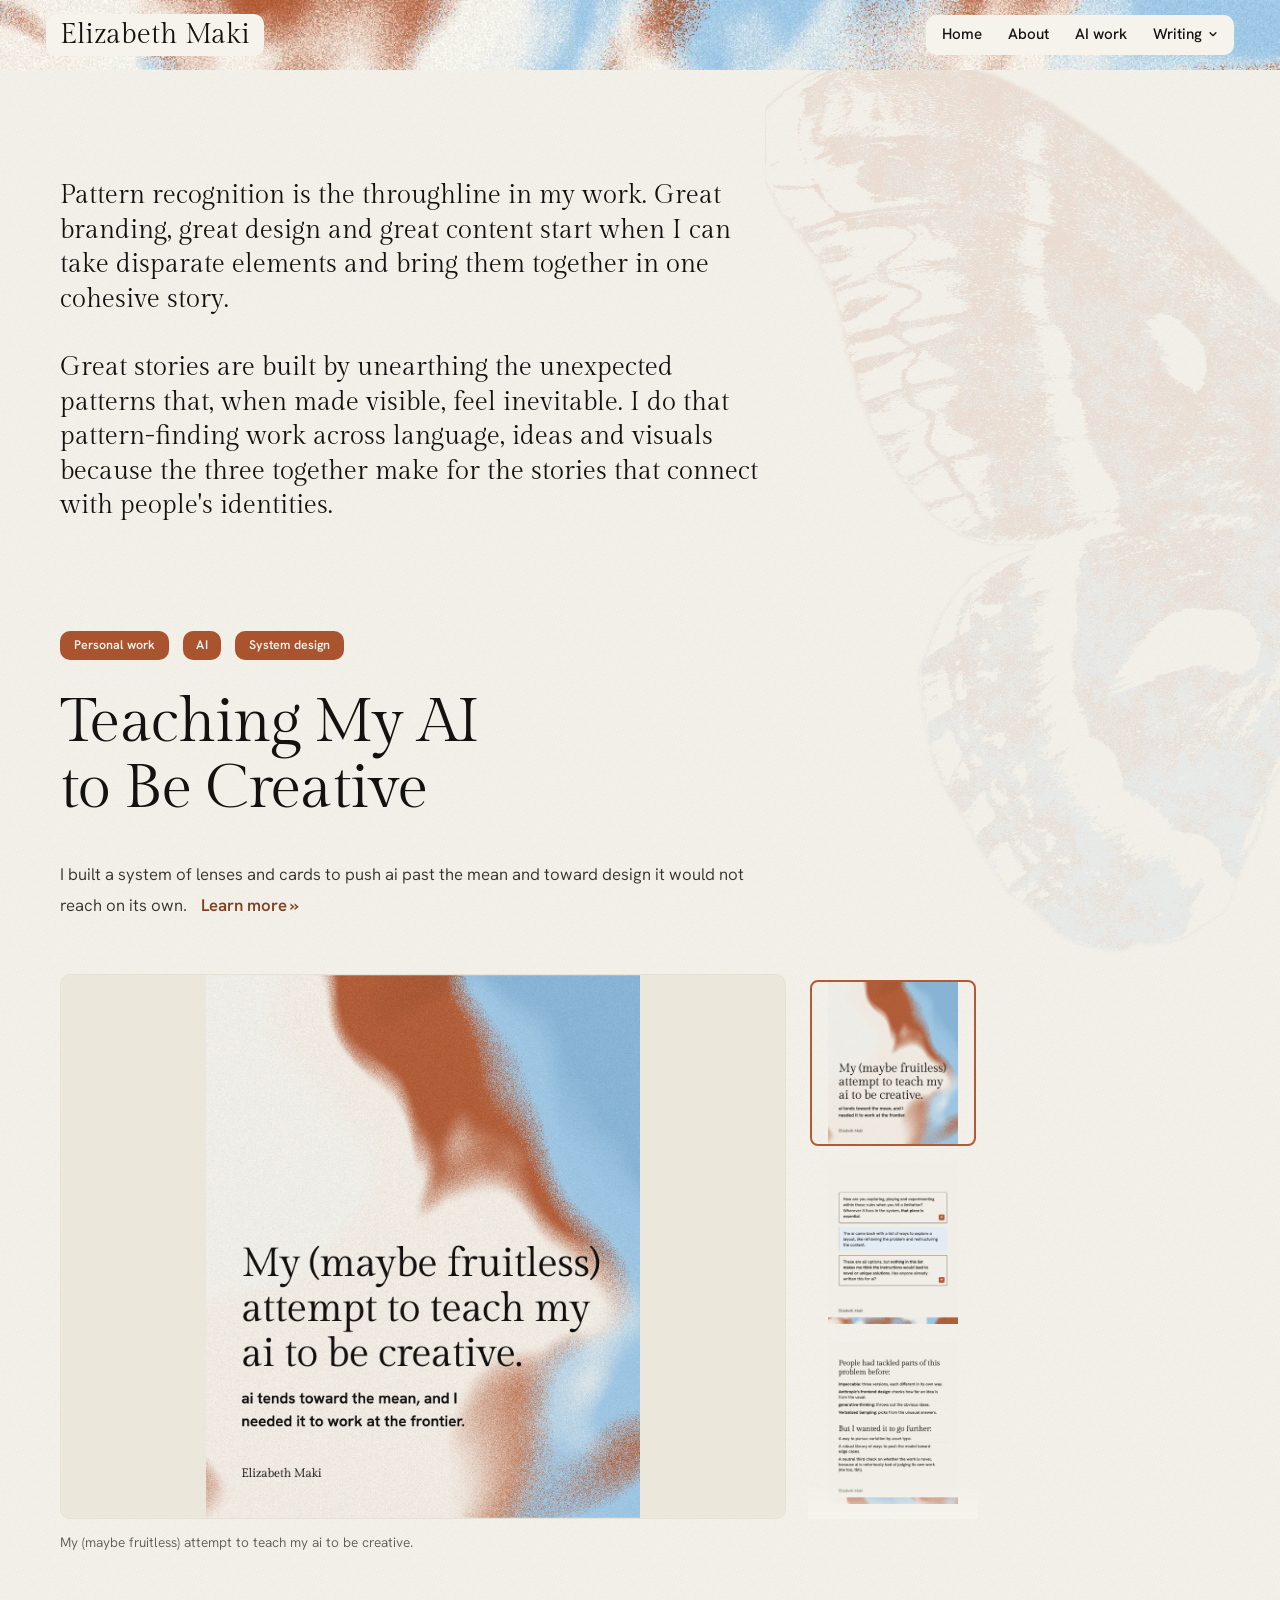
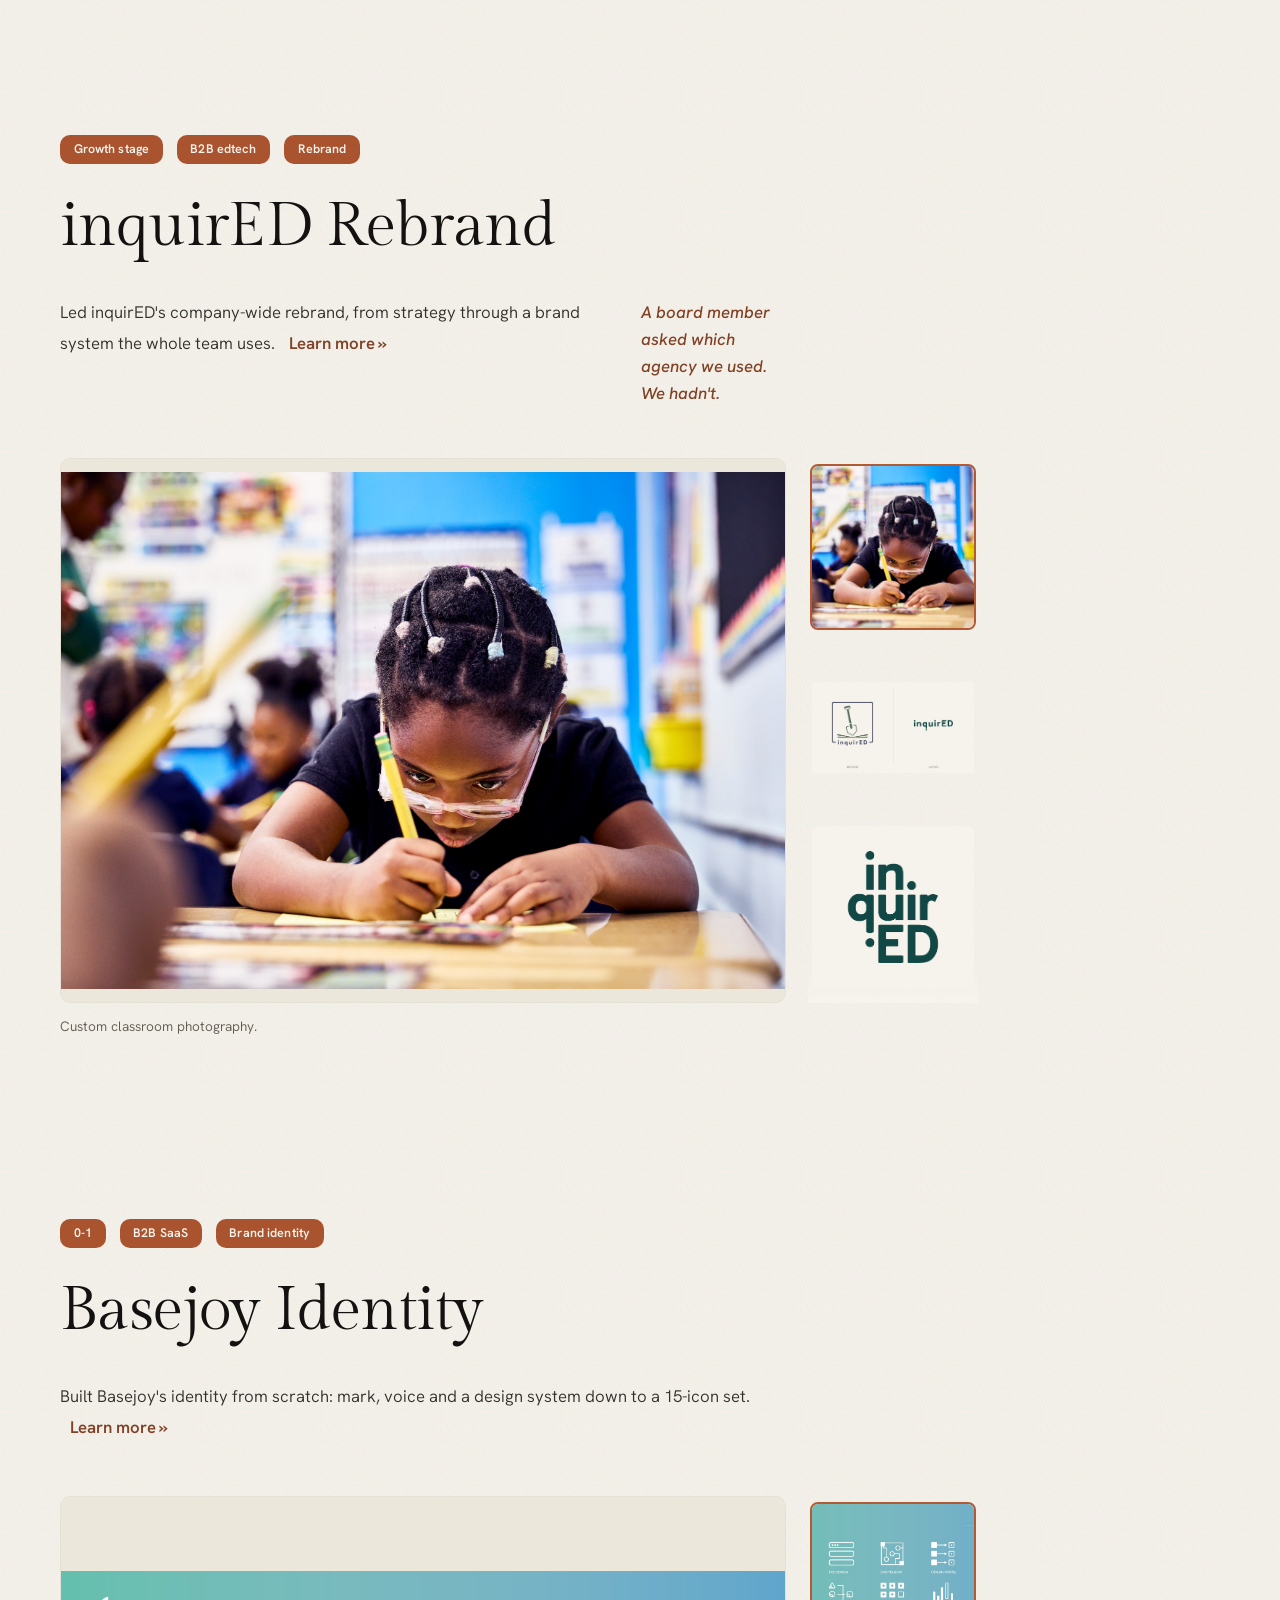
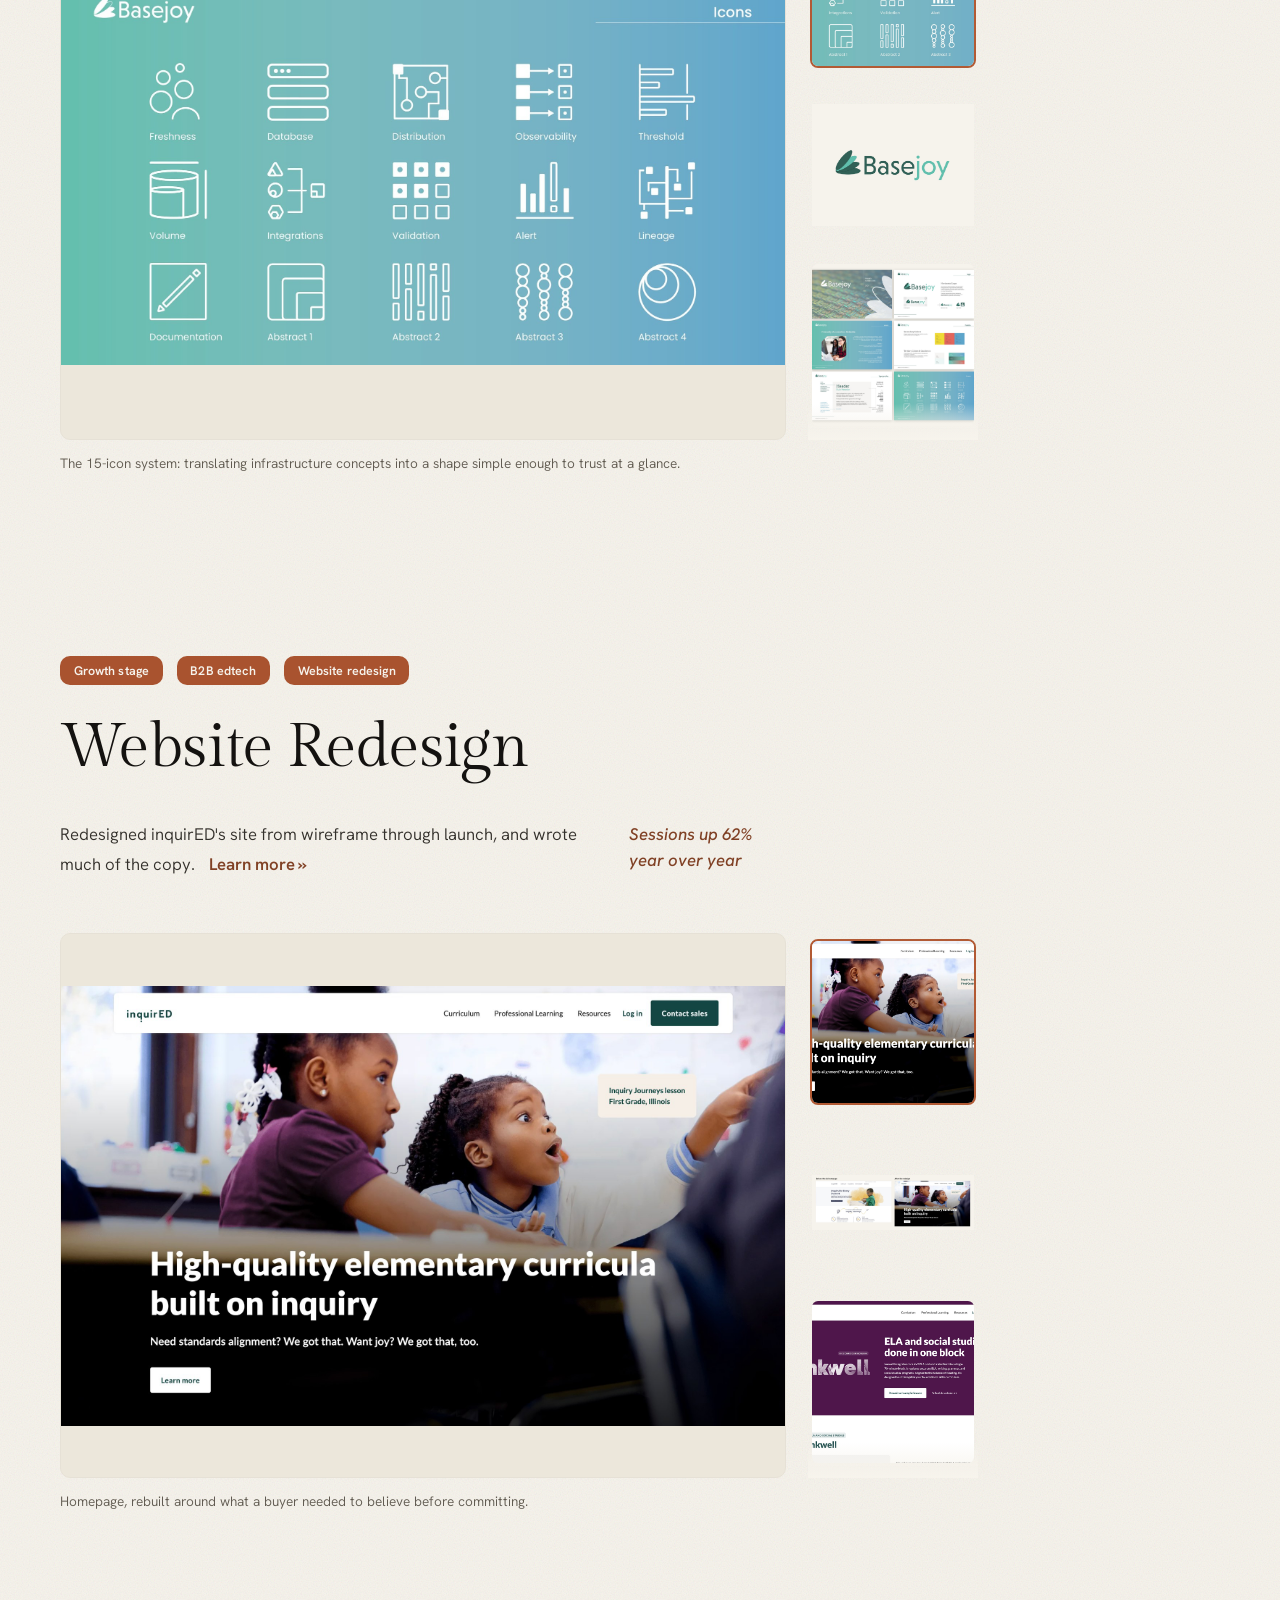
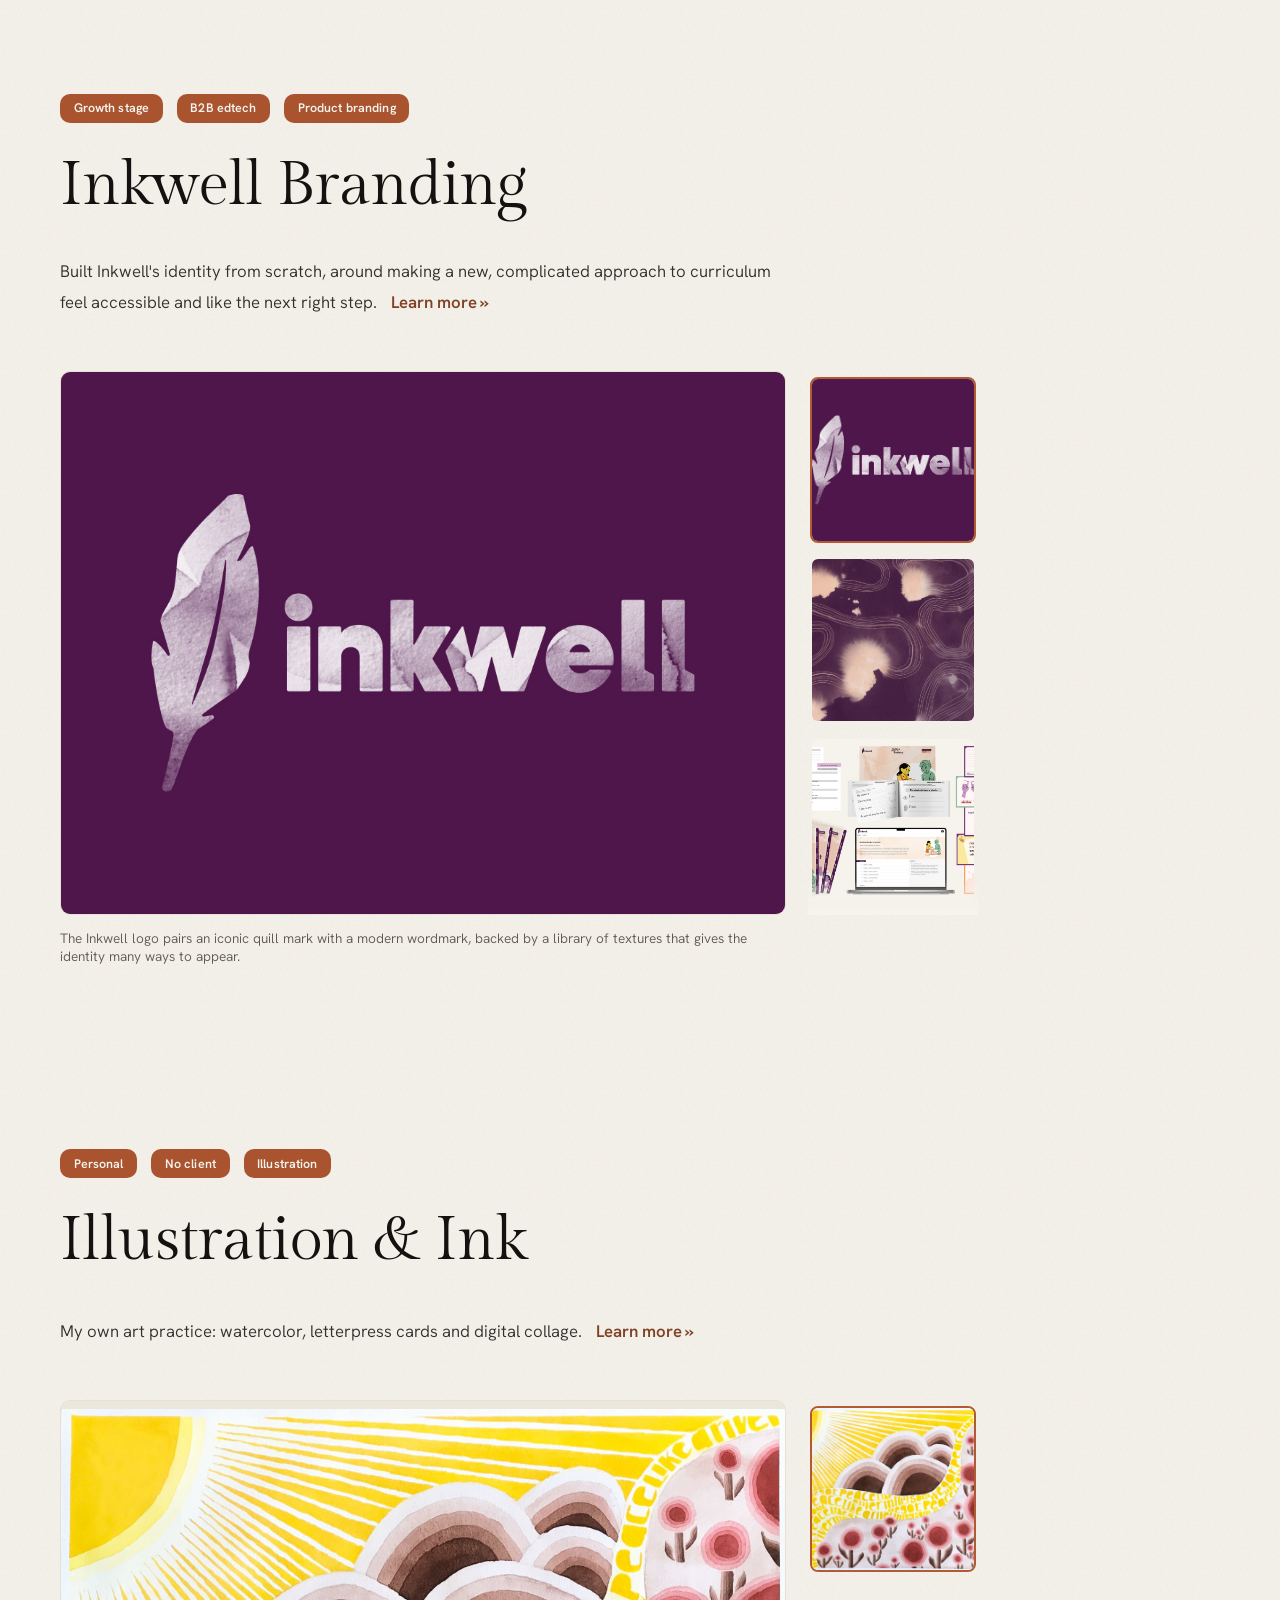
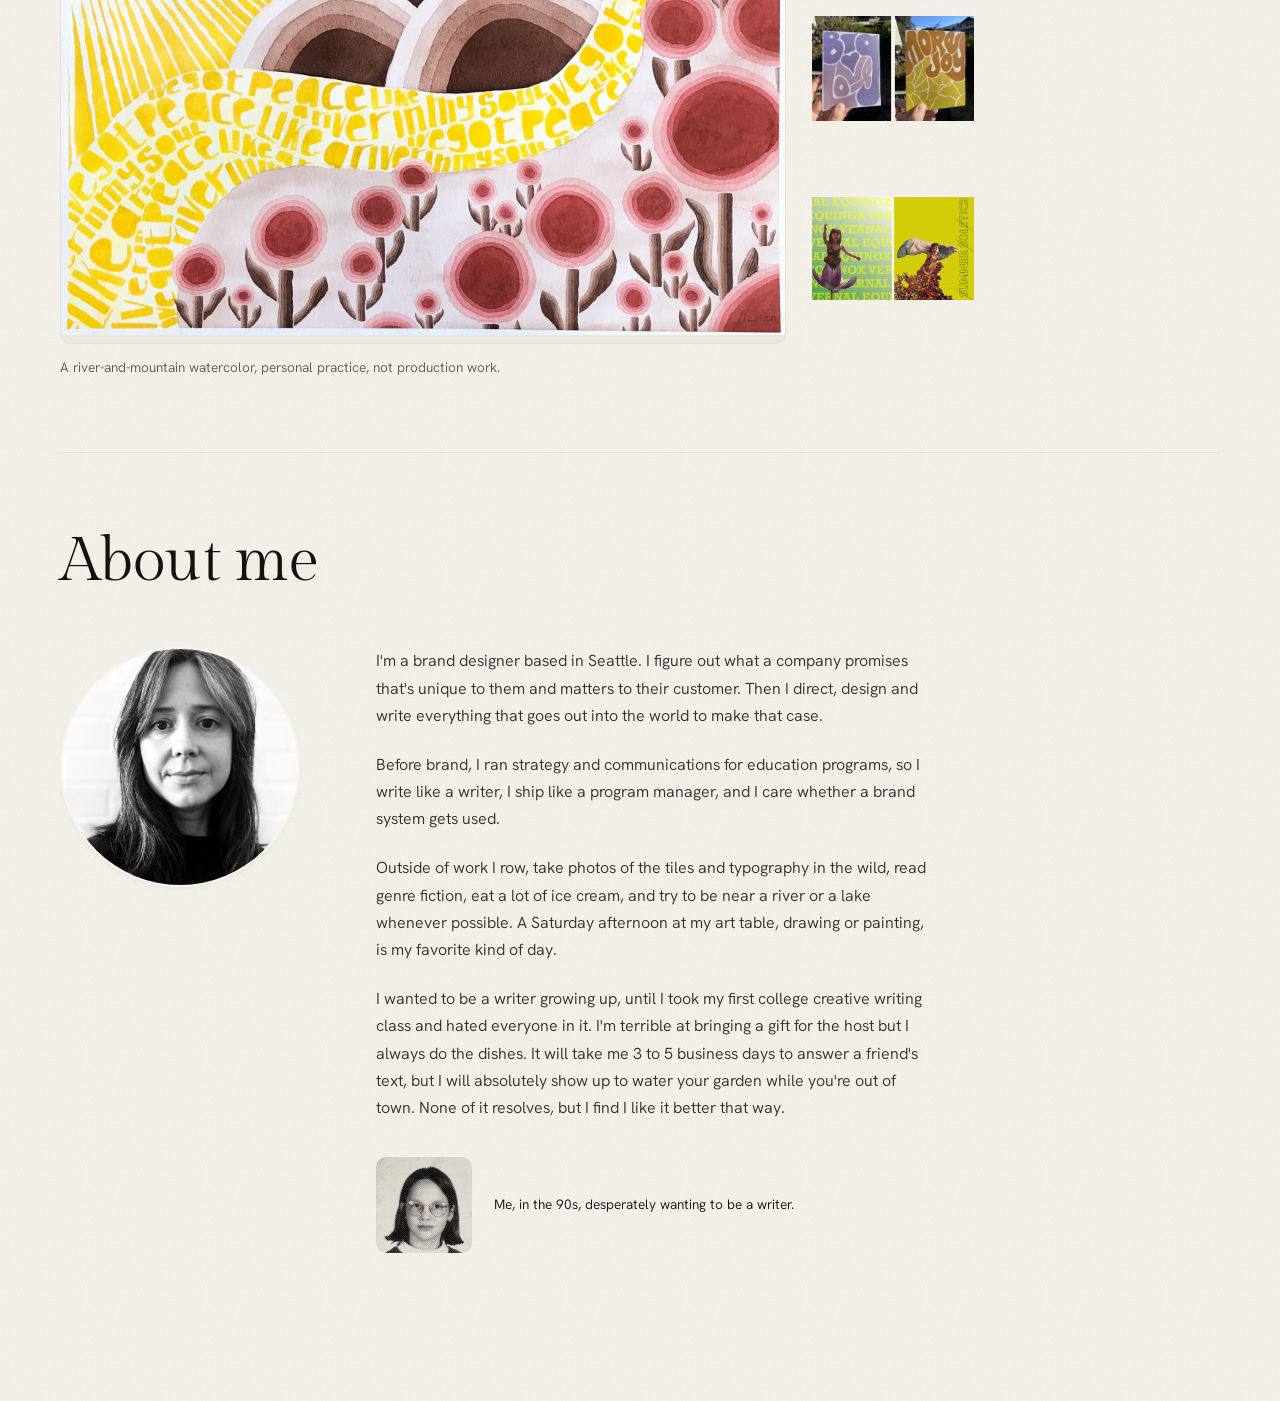
==== index.html @ 2a93b113 "About copy: answer a friend's text, not a sister's Co-Authored-By: Claude Sonnet 5.5 <noreply@anthro" ====
<!doctype html>
<html lang="en">
<head>
<meta charset="utf-8">
<meta name="viewport" content="width=device-width, initial-scale=1">
<title>Elizabeth Maki | Brand designer</title>
<meta name="description" content="Elizabeth Maki is a brand designer in Seattle. Identity systems, websites and product branding for B2B companies.">
<meta name="robots" content="index, follow, max-image-preview:large">
<link rel="canonical" href="https://elizabethmaki.com/">
<meta name="theme-color" content="#F6F3EC">
<meta property="og:title" content="Elizabeth Maki | Brand designer">
<meta property="og:description" content="Identity systems, websites and product branding for B2B companies.">
<meta property="og:image" content="https://elizabethmaki.com/img/og-card.jpg">
<meta property="og:image:width" content="1200">
<meta property="og:image:height" content="630">
<meta property="og:image:alt" content="Elizabeth Maki, brand designer. Identity systems, websites, and product branding for B2B companies.">
<meta property="og:url" content="https://elizabethmaki.com/">
<meta property="og:type" content="website">
<meta name="twitter:card" content="summary_large_image">
<link rel="icon" href="img/headshot-bw.jpg">
<script data-goatcounter="https://elizabethmaki.goatcounter.com/count" async src="https://gc.zgo.at/count.js"></script>
</head>
<body style="margin:0">
<style>
@import url('https://fonts.googleapis.com/css2?family=Gilda+Display&family=Hanken+Grotesk:ital,wght@0,300..600;1,300..600&display=swap');

:root{
  
  --ink:#141210;
  --bone:#F6F3EC;
  --rust:#B25A34;
  --sky:#9CC7E6; 
  --sky-tint:#E8F1F8;
  --sky-tint-strong:#D3E5F2;
  --sky-text:#27547A; 
  --on-sky:#141210;

  
  --ground:#F6F3EC; 
  --surface:#F6F3EC;
  --surface-border:#E6E1D6;
  --text:#33302B;
  --muted:#605A50;
  --stage:#ECE7DB;
  --rust-tint:#F6E6DF;
  --rust-text:#804125;
  --grain:url("data:image/svg+xml,%3Csvg xmlns='http://www.w3.org/2000/svg' width='120' height='120'%3E%3Cfilter id='n'%3E%3CfeTurbulence type='fractalNoise' baseFrequency='0.85' numOctaves='4' stitchTiles='stitch'/%3E%3C/filter%3E%3Crect width='120' height='120' filter='url(%23n)'/%3E%3C/svg%3E");
  --grain-opacity:.12;
  --shadow-card:0 3px 10px -4px rgba(0, 0, 0, 0.08); 

  
  --space-1:8px;
  --space-2:14px;
  --space-3:22px;
  --space-4:34px;
  --space-5:52px;
  --space-6:76px;
  --space-7:108px;
  --space-8:148px;

  --font-display:'Gilda Display', Georgia, 'Times New Roman', serif;
  --font-sans:'Hanken Grotesk', system-ui, -apple-system, 'Segoe UI', sans-serif;

  --tex-stencil:url("img/stencil.webp"); 
}

*{box-sizing:border-box;}
html,body{margin:0;padding:0;}
body{
  background:var(--ground);
  color:var(--text);
  font-family:var(--font-sans);
  font-weight:350;
  -webkit-font-smoothing:antialiased;
}

.section{
  position:relative;
  isolation:isolate;
}
.section-scroll{
  padding:var(--space-7) var(--space-6) var(--space-6);
  display:flex;
  flex-direction:column;
  gap:var(--space-5);
}

.wing-fixed{
  position:fixed;
  z-index:-4;
  right:-8vw;
  bottom:-6vh;
  height:100vh;
  aspect-ratio:2010/2928;
  opacity:.12; 
  background:var(--rust); 
  -webkit-mask-image:var(--tex-stencil); mask-image:var(--tex-stencil);
  -webkit-mask-size:contain; mask-size:contain;
  -webkit-mask-repeat:no-repeat; mask-repeat:no-repeat;
  -webkit-mask-position:center; mask-position:center;
  pointer-events:none;
}

@media (prefers-reduced-motion: no-preference){
  .reveal{
    opacity:0;
    transform:translateY(10px);
    animation:rise 1.1s cubic-bezier(.25,.1,.25,1) forwards;
  }
  .badges.reveal{animation-delay:.1s}
  h1.reveal, h2.pt.reveal{animation-delay:.3s}
  .gallery.reveal{animation-delay:.5s}
  .teaser.reveal{animation-delay:.85s}

  
  .hero-stage img.first-reveal{
    animation:hero-wipe 1.6s cubic-bezier(.45,0,.15,1) both;
  }
}
@keyframes rise{ to{opacity:1; transform:translateY(0);} }
@keyframes hero-wipe{
  from{ clip-path:inset(0 0 100% 0); }
  to{ clip-path:inset(0 0 0% 0); }
}

.badges{display:flex; gap:var(--space-2); flex-wrap:wrap;}
.badge{
  font-family:var(--font-sans);
  font-size:.78rem;
  font-weight:600;
  letter-spacing:.01em;
  color:var(--surface);
  background:#A9532F; 
  padding:.4rem .85rem;
  border-radius:10px; 
  white-space:nowrap;
}

.header-block{display:flex; flex-direction:column; gap:calc(var(--space-4) - 4px);}
h1, h2.pt{
  font-family:var(--font-display);
  font-weight:400;
  font-size:clamp(3.63rem, 4.8vw, 5.03rem); 
  line-height:1.08;
  letter-spacing:-.01em;
  color:var(--ink);
  margin:0;
  text-wrap:balance;
  max-width:18ch;
}

.gallery{
  display:grid;
  grid-template-columns:1fr minmax(120px, 170px);
  gap:var(--space-3);
  align-items:start;
  width:100%;
}

.hero-col, .rail-wrap{min-width:0;}
.gallery.gallery-single{grid-template-columns:1fr;}
.hero-col{display:flex; flex-direction:column; gap:var(--space-2); min-height:0;}
.hero-stage{
  position:relative;
  border:1px solid var(--surface-border);
  border-radius:10px;
  overflow:hidden;
  box-shadow:none;
  aspect-ratio:4/3;
  background:var(--stage);
}
.hero-stage img, .hero-stage video{
  position:absolute; inset:0;
  width:100%; height:100%;
  
  object-fit:contain;
  opacity:0;
  transition:opacity .7s cubic-bezier(.25,.1,.25,1);
}
.hero-stage img.active, .hero-stage video.active{opacity:1; position:relative;}
.hero-stage video{background:var(--stage);}

.thumb img.fit-contain{object-fit:contain;}
.hero-caption{
  font-size:.85rem;
  color:var(--muted);
  margin:0;
  text-align:left;
}

.rail-wrap{position:relative;}
.rail{
  display:flex;
  flex-direction:column;
  gap:var(--space-2);
  max-height:calc(100% + 0px);
  overflow-y:auto;
  padding:6px 2px 2px 2px; 
  scrollbar-width:none; 
}
.rail::-webkit-scrollbar{display:none;}

.rail-wrap::after{
  content:"";
  position:absolute;
  pointer-events:none;
  left:0; right:0; bottom:0;
  height:36px;
  background:linear-gradient(to bottom, transparent, var(--ground));
  opacity:0;
  transition:opacity .4s ease;
}
.rail-wrap.show-fade::after{opacity:1;}

.scroll-indicator{
  position:absolute;
  right:1px; top:6px; bottom:2px;
  width:3px;
  opacity:0;
  pointer-events:none;
  transition:opacity .35s ease;
}
.scroll-indicator.visible{opacity:1;}
.scroll-thumb{
  position:absolute;
  right:0; width:3px;
  border-radius:2px;
  background:var(--muted);
}
.thumb{
  all:unset;
  cursor:pointer;
  display:block;
  border:2px solid transparent;
  border-radius:8px;
  overflow:hidden;
  aspect-ratio:1;
  flex-shrink:0; 
  transition:border-color .4s ease, transform .4s cubic-bezier(.25,.1,.25,1);
}
.thumb img{display:block; width:100%; height:100%; object-fit:cover;}
.thumb{position:relative;}
.thumb.is-video::after{content:""; position:absolute; left:50%; top:50%; width:30px; height:30px; margin:-15px 0 0 -15px; border-radius:50%;
  background:rgba(246,243,236,.92) url("data:image/svg+xml,%3Csvg xmlns='http://www.w3.org/2000/svg' viewBox='0 0 24 24'%3E%3Cpath fill='%23141210' d='M9 6.5v11l9-5.5z'/%3E%3C/svg%3E") center/16px no-repeat; pointer-events:none;}
.thumb:hover{transform:translateY(-2px);}
.thumb.active{border-color:var(--rust);}
.thumb:focus-visible{outline:2px solid var(--rust); outline-offset:2px;}

.teaser-wrap{max-width:62ch;}
.teaser{
  font-size:.9rem;
  line-height:1.65;
  color:var(--text);
  margin:0;
}
.learn-more{
  font-family:var(--font-sans);
  font-weight:600;
  font-size:.9rem;
  color:var(--rust-text);
  background:none;
  border:none;
  padding:0;
  margin-left:.35rem;
  cursor:pointer;
}
.learn-more:hover{text-decoration:underline;}
.learn-more:focus-visible{outline:2px solid var(--rust); outline-offset:3px; border-radius:2px;}

.expand{
  max-height:0;
  overflow:hidden;
  transition:max-height .7s cubic-bezier(.25,.1,.25,1);
}

.glass-card{
  margin-top:var(--space-4);
  padding:var(--space-4);
  background:rgba(255,255,255,.5);
  border:1px solid var(--surface-border);
  border-radius:14px;
}
.expand-inner{
  display:grid;
  grid-template-columns:1fr;
  gap:var(--space-4);
}
@media (min-width:700px){
  .expand-inner{grid-template-columns:1.4fr 1fr;}
  
  .expand-inner .close-x{grid-column:1 / -1; justify-self:start;}
}

.close-x{
  all:unset;
  cursor:pointer;
  display:inline-flex;
  align-items:center;
  justify-content:center;
  width:26px; height:26px;
  border-radius:50%;
  border:1.5px solid var(--rust);
  color:var(--rust);
  
  transition:background .3s ease, color .3s ease;
}
.close-x:hover{background:var(--rust); color:var(--surface);}
.close-x svg{width:12px; height:12px; display:block;}
.close-x:focus-visible{outline:2px solid var(--rust); outline-offset:3px;}
.full-text{
  font-size:.9rem;
  line-height:1.65;
  color:var(--text);
  margin:0;
}
.skills-block h3, .credits-block h3{
  font-family:var(--font-sans);
  font-weight:600;
  font-size:.85rem;
  color:var(--ink);
  margin:0 0 var(--space-2);
  padding-bottom:var(--space-1);
  border-bottom:1px solid var(--surface-border);
}
.skill-list{margin:0; padding:0; list-style:none; display:flex; flex-direction:column; gap:var(--space-1);}
.skill-list li{
  font-size:.85rem;
  color:var(--text);
  padding-left:var(--space-3);
  position:relative;
}
.skill-list li::before{
  content:"";
  position:absolute; left:0; top:.55em;
  width:6px; height:6px;
  border-radius:50%;
  background:var(--sky);
}

.credits-block{grid-column:1 / -1;}
.credits-block p{margin:0; font-size:.85rem; line-height:1.6; color:var(--text); max-width:72ch;}

.page{position:relative; isolation:isolate; background:var(--surface);}
.page::before{content:""; position:absolute; inset:0; z-index:-2; background-image:var(--grain); mix-blend-mode:multiply; opacity:var(--grain-opacity); pointer-events:none;}

.intro-inner{padding:var(--space-8) var(--space-6) 0;}
.intro-text{font-family:var(--font-display); font-weight:400; font-size:clamp(1.35rem,2vw,1.75rem); line-height:1.35; color:var(--ink); margin:0; max-width:50ch; text-wrap:pretty;}
.intro-text + .intro-text{margin-top:var(--space-4);}
@media (max-width:900px){.intro-inner{padding:var(--space-6) var(--space-4) 0;}}
@media (max-width:640px){.intro-inner{padding:var(--space-5) var(--space-3) 0;}}
.title-row{display:flex; justify-content:space-between; align-items:flex-end; gap:var(--space-5); flex-wrap:wrap;}
.stat{font-family:var(--font-sans); font-style:italic; font-weight:500; font-size:.9rem; line-height:1.55; color:var(--rust-text); margin:0 0 .6rem; max-width:34ch; text-wrap:balance;}
@media (max-width:900px){.title-row{flex-direction:column; align-items:flex-start; gap:var(--space-2);} .stat{max-width:40ch; margin:0;}}
@media (prefers-reduced-motion: no-preference){.stat.reveal{animation-delay:.4s}}

.about-bio-more + .about-bio-more{margin-top:var(--space-2);}
.about-bio-more a{color:var(--rust-text); font-weight:600; text-decoration:none;}
.about-bio-more a:hover{text-decoration:underline;}
.about-bio-more a:focus-visible{outline:2px solid var(--rust); outline-offset:3px; border-radius:2px;}
.about-kid{margin:var(--space-3) 0 0; display:flex; gap:var(--space-2); align-items:center;}
.about-kid img{width:76px; height:auto; border-radius:10px; flex:0 0 auto;}
.about-kid figcaption{font-size:.8rem; line-height:1.45; color:var(--ink);}
.about-panel{max-height:calc(100vh - 48px); overflow-x:hidden; overflow-y:auto;}

.details{margin:0;}
.details dt{font-size:.8rem; color:var(--muted); margin:0;}
.details dd{font-size:.85rem; color:var(--text); margin:0 0 var(--space-2);}

.about-widget{
  position:fixed;
  right:24px;
  bottom:24px;
  z-index:100;
  display:flex;
  align-items:flex-end;
  justify-content:flex-end;
}
.about-circle{
  all:unset;
  cursor:pointer;
  flex:0 0 auto;
  width:46px; height:46px; 
  border-radius:50%;
  background:var(--rust);
  color:var(--ink);
  font-family:var(--font-sans);
  font-weight:600;
  font-size:.62rem;
  line-height:1.15;
  letter-spacing:.01em;
  display:flex;
  flex-direction:column;
  align-items:center;
  justify-content:center;
  text-align:center;
  box-shadow:var(--shadow-card); 
  transition:transform .35s cubic-bezier(.25,.1,.25,1);
}
.about-circle:hover{transform:scale(1.08);}
.about-widget.open .about-circle{display:none;}

.about-panel{
  display:none;
  position:relative;
  overflow:hidden;
  width:min(280px, calc(100vw - 48px)); 
  background:var(--bone);
  border:1px solid var(--surface-border);
  border-radius:14px;
  padding:var(--space-4);
  box-shadow:var(--shadow-card);
}
.about-widget.open .about-panel{display:block;}

.about-wing-accent{
  position:absolute;
  z-index:0;
  right:-20px;
  top:0; bottom:0; 
  aspect-ratio:2010/2928; 
  width:auto;
  opacity:.9;
  background:#FFFFFF;
  -webkit-mask-image:var(--tex-stencil);
  mask-image:var(--tex-stencil);
  -webkit-mask-size:contain; mask-size:contain;
  -webkit-mask-repeat:no-repeat; mask-repeat:no-repeat;
  -webkit-mask-position:center; mask-position:center;
  pointer-events:none;
}
.about-content{
  position:relative;
  z-index:1;
}
.about-photo{
  width:84px; height:84px;
  object-fit:cover;
  border-radius:50%; 
  border:2px solid var(--bone);
  box-shadow:var(--shadow-card);
  float:left; 
  margin:0 var(--space-3) 6px 0; 
}
.about-close{
  clear:both; 
  margin-top:var(--space-1); 
}
.about-bio-more{
  font-size:.85rem;
  line-height:1.6;
  color:var(--ink);
  margin:0;
}
.about-bio{
  font-size:.85rem;
  line-height:1.6;
  color:var(--ink); 
  margin:0;
}

@media (max-width:640px){
  .about-widget{right:14px; bottom:16px;}
}

@media (max-width:900px){
  .section-scroll{padding:var(--space-6) var(--space-4) var(--space-5); gap:var(--space-4);}
  .wing-fixed{right:-10vw; bottom:-4vh;}
}

@media (max-width:640px){
  .section-scroll{padding:var(--space-5) var(--space-3) var(--space-4); gap:var(--space-3);}
  .badge{font-size:.68rem; padding:.35rem .7rem;}
  h1, h2.pt{font-size:clamp(3.33rem, 9vw, 4.23rem); max-width:20ch;}
  .gallery{grid-template-columns:1fr;}
  .rail{
    flex-direction:row;
    overflow-x:auto;
    overflow-y:visible;
    max-height:none;
    padding-bottom:2px;
  }
  .thumb{flex:0 0 72px;}
  .rail-wrap::after{
    left:auto; bottom:0; top:0; right:0;
    width:36px; height:auto;
    background:linear-gradient(to right, transparent, var(--ground));
  }
  .scroll-indicator{
    right:2px; left:6px; top:auto; bottom:1px;
    width:auto; height:3px;
  }
  .scroll-thumb{
    right:auto; top:0; width:auto; height:3px;
  }
  .wing-fixed{right:-14vw; bottom:-2vh;} 
  .hero-stage{border-radius:8px;}
}

.about-widget.open .about-panel{display:flex; flex-direction:column; padding:0; overflow:hidden; max-height:calc(100vh - 48px); max-height:calc(100dvh - 48px);}
.about-content{overflow-y:auto; overscroll-behavior:contain; min-height:0; flex:1 1 auto; padding:44px var(--space-4) var(--space-4);}
.about-content{scrollbar-width:none;}
.about-content::-webkit-scrollbar{display:none;}
.about-track{position:absolute; right:6px; top:52px; bottom:14px; width:6px; border-radius:6px; background:rgba(20,18,16,.08); z-index:2; display:none; pointer-events:none;}
.about-track.on{display:block;}
.about-thumb{position:absolute; left:0; right:0; top:0; border-radius:6px; background:rgba(178,90,52,.75);}
.about-panel .about-close{position:absolute; top:12px; right:12px; z-index:3; margin:0; clear:none; width:30px; height:30px; background:var(--surface);}
.about-bio + .expand{margin-top:var(--space-2);}
.about-photo{display:block; float:none; width:96px; height:96px; margin:0 0 var(--space-2);}
.about-bio, .about-bio-more{font-size:.9rem;}
.about-kid figcaption{font-size:.85rem;}
@media (max-width:640px){
  .about-widget{right:14px; bottom:16px;}
  .about-widget.open .about-panel{width:calc(100vw - 28px); max-height:calc(100vh - 32px); max-height:calc(100dvh - 32px);}
  .about-content{padding:48px var(--space-3) var(--space-3);}
  .about-panel .about-close{width:36px; height:36px; top:10px; right:10px;}
  .about-bio, .about-bio-more{font-size:1rem; line-height:1.6;}
  .about-photo{width:84px; height:84px;}
}

.teaser-wrap.wide-card{max-width:none; display:grid; grid-template-columns:minmax(0,1fr) minmax(120px,170px); column-gap:var(--space-3);}
.wide-card > .teaser, .wide-card > .expand{grid-column:1;}
.wide-card .expand-inner{grid-template-columns:1.6fr 1fr;}
.wide-card .full-text{max-width:64ch;}
@media (max-width:640px){.teaser-wrap.wide-card{display:block;} .wide-card .expand-inner{grid-template-columns:1fr;}}

.wide-card > .teaser{font-size:1.05rem; line-height:1.6; max-width:62ch;}
.wide-card .learn-more{font-size:1.05rem;}

.wide-card > .teaser-row{grid-column:1; display:flex; justify-content:space-between; align-items:flex-start; gap:var(--space-5);}
.wide-card .teaser-row .teaser{margin:0; font-size:1.05rem; line-height:1.6; max-width:none; flex:1 1 auto;}
.wide-card .teaser-row .stat{font-size:1.05rem; line-height:1.6; font-weight:500; margin:0; flex:0 1 26ch; max-width:30ch; text-wrap:pretty;}
@media (max-width:900px){.wide-card > .teaser-row{flex-direction:column; gap:var(--space-2);} .wide-card .teaser-row .stat{max-width:none;}}

.wide-card .glass-card{position:relative;}
.wide-card .glass-card > .close-x{position:sticky; top:14px; z-index:3; display:flex; width:34px; height:34px; margin:-20px -24px -22px auto; background:var(--surface); box-shadow:var(--shadow-card);}
.wide-card .glass-card > .close-x svg{width:14px; height:14px;}
.wide-card .expand-inner{grid-template-columns:1.5fr 1fr 1fr; align-items:start; gap:var(--space-4);}
.wide-card .credits-block{grid-column:auto;}
.wide-card .glass-card{padding:var(--space-4) var(--space-4) var(--space-3);}
@media (max-width:900px){.wide-card .expand-inner{grid-template-columns:1fr; padding-top:30px;} .wide-card .credits-block{grid-column:auto;}}

.credit-list{list-style:none; margin:0; padding:0; display:flex; flex-direction:column; gap:4px;}
.credit-list li{font-size:.85rem; line-height:1.45; color:var(--text);}
.credit-list .cr-role{color:var(--muted);}
.credit-list .cr-role::after{content:":";}
.expand.settled{overflow:visible;}

.topnav{position:sticky; top:0; z-index:60; background:rgba(246,243,236,.94); -webkit-backdrop-filter:blur(8px); backdrop-filter:blur(8px); border-bottom:1px solid var(--surface-border);}
.topnav-inner{display:flex; align-items:center; justify-content:space-between; gap:var(--space-4); padding:14px var(--space-6);}
.topnav .brand{font-family:var(--font-display); font-size:1.75rem; line-height:1; color:var(--ink); text-decoration:none; letter-spacing:-.005em;}
.topnav nav{display:flex; gap:var(--space-4);}
.topnav nav a{font-family:var(--font-sans); font-weight:500; font-size:.95rem; color:var(--text); text-decoration:none; padding:6px 2px; border-bottom:2px solid transparent;}
.topnav nav a:hover{color:var(--rust-text); border-bottom-color:var(--rust);}
.topnav a:focus-visible{outline:2px solid var(--rust); outline-offset:3px; border-radius:2px;}
.intro-inner{padding-top:var(--space-7);}
.about-divider{padding:0 var(--space-6);}
.about-divider hr{border:0; border-top:1px solid var(--surface-border); margin:0;}
#about .section-scroll{padding-top:var(--space-6); padding-bottom:var(--space-8);}
.about-grid{display:grid; grid-template-columns:minmax(160px,240px) minmax(0,1fr); gap:var(--space-6); align-items:start;}
.about-portrait{margin:0;}
.about-portrait img{display:block; width:100%; aspect-ratio:1; object-fit:cover; border-radius:50%; border:2px solid var(--surface); box-shadow:var(--shadow-card);}
.about-copy{display:flex; flex-direction:column; gap:var(--space-3); max-width:62ch;}
.about-copy p{margin:0; font-size:1rem; line-height:1.7; color:var(--text);}
.about-copy .about-lead{font-size:1rem; line-height:1.7; color:var(--text);}
.about-copy .about-kid{margin:var(--space-2) 0 0; display:flex; gap:var(--space-3); align-items:center;}
.about-copy .about-kid img{width:96px; height:auto; border-radius:10px; flex:0 0 auto;}
.about-copy .about-kid figcaption{font-size:.85rem; line-height:1.45; color:var(--ink);}
@media (max-width:900px){.topnav-inner{padding:12px var(--space-4);} .about-divider{padding:0 var(--space-4);} .about-grid{grid-template-columns:1fr; gap:var(--space-4);} .about-portrait{max-width:160px;}}
@media (max-width:640px){.topnav-inner{padding:10px var(--space-3);} .topnav .brand{font-size:1.75rem;} .topnav nav{gap:var(--space-3);} .about-divider{padding:0 var(--space-3);}}

.intro-inner{padding:var(--space-7) var(--space-6) var(--space-7);}
#section-1 .section-scroll{padding-top:0;}
@media (max-width:900px){.intro-inner{padding:var(--space-6) var(--space-4);}}
@media (max-width:640px){.intro-inner{padding:var(--space-5) var(--space-3);}}

.topnav{background:var(--surface) url(img/nav-gradient.webp) center / cover no-repeat; -webkit-backdrop-filter:none; backdrop-filter:none; border-bottom:0;}
.topnav nav a{color:var(--ink);}
.topnav .brand, .topnav nav{background:var(--surface); border-radius:10px;}
.topnav .brand{padding:7px 14px; margin-left:-14px;}
.topnav nav{padding:3px 14px; margin-right:-14px; gap:var(--space-3);}

.topnav nav{align-items:center;}
.nav-dd{position:relative;}
.topnav nav button.nav-writing{font-family:var(--font-sans); font-weight:500; font-size:.95rem; color:var(--ink); background:none; border:0; border-bottom:2px solid transparent; padding:6px 2px; cursor:pointer; display:inline-flex; align-items:center; gap:6px;}
.topnav nav button.nav-writing:hover, .topnav nav button.nav-writing[aria-expanded="true"]{color:var(--rust-text); border-bottom-color:var(--rust);}
.topnav nav button.nav-writing svg{transition:transform .25s ease;}
.topnav nav button.nav-writing[aria-expanded="true"] svg{transform:rotate(180deg);}
.nav-menu{display:none; position:absolute; top:calc(100% + 14px); right:-14px; width:min(320px, calc(100vw - 32px)); background:var(--surface); border:1px solid var(--surface-border); border-radius:14px; padding:8px; box-shadow:var(--shadow-card); flex-direction:column; gap:2px; z-index:70;}
.nav-writing[aria-expanded="true"] + .nav-menu{display:flex;}
.topnav nav .nav-menu a{display:block; padding:10px 12px; border:0; border-radius:8px; font-size:.9rem; line-height:1.35; color:var(--ink);}
.topnav nav .nav-menu a:hover{background:var(--rust-tint); color:var(--ink); border:0;}
@media (max-width:640px){.topnav nav{gap:var(--space-2);} .topnav .brand{font-size:1.75rem; padding:7px 10px; margin-left:-10px;} .topnav nav{padding:3px 10px; margin-right:-10px;}}

.sr-only{position:absolute !important; width:1px; height:1px; margin:-1px; padding:0; overflow:hidden; clip:rect(0 0 0 0); clip-path:inset(50%); white-space:nowrap; border:0;}
.skip{position:absolute; left:-9999px; top:8px; z-index:200; background:var(--surface); color:var(--ink); padding:10px 16px; border-radius:10px; font-weight:600; text-decoration:none; box-shadow:var(--shadow-card);}
.skip:focus{left:12px;}
#main:focus{outline:none;}
a:focus-visible, button:focus-visible{outline:2px solid var(--rust); outline-offset:3px; border-radius:2px;}
.topnav nav button.nav-writing:focus-visible{outline:2px solid var(--rust); outline-offset:3px;}
.topnav .brand{white-space:nowrap;}
.learn-more{padding:6px 4px;}
.hero-caption{color:var(--muted);}
@media (prefers-reduced-motion: reduce){
  .expand, .hero-stage img, .thumb, .nav-writing svg{transition:none !important;}
  html{scroll-behavior:auto;}
}

@media (max-width:640px){
  .topnav-inner{gap:var(--space-2);}
  .topnav .brand{font-size:1.75rem; padding:6px 10px; margin-left:-10px;}
  .topnav nav{gap:6px; padding:2px 6px; margin-right:-6px;}
  .topnav nav a, .topnav nav button.nav-writing{font-size:.85rem; padding:8px 6px;}
}
@media (max-width:360px){.topnav-inner{padding-left:var(--space-2); padding-right:var(--space-2);} .topnav .brand{font-size:1.75rem;} .topnav nav a, .topnav nav button.nav-writing{font-size:.8rem; padding:8px 4px;}}

@media (min-width:901px){
  .section-scroll, .intro-inner, .topnav-inner, .about-divider{padding-left:60px; padding-right:60px;}
  .gallery, .teaser-wrap.wide-card{max-width:calc(75% + 48px);}
}

.teaser-wrap.wide-card{margin-top:-13px;}
@media (max-width:900px){.teaser-wrap.wide-card{margin-top:-8.5px;}}
@media (max-width:640px){.teaser-wrap.wide-card{margin-top:-5.5px;}}

@media (max-width:900px){
  .wide-card .teaser-row .teaser, .wide-card .teaser-row .stat{flex:0 0 auto; max-width:none; width:100%;}
}

.wing-fixed{background:url(img/cecropia-wing-accent.webp) center / contain no-repeat; -webkit-mask-image:none; mask-image:none; height:100vh; height:100lvh; transform:translateZ(0); backface-visibility:hidden; will-change:transform;}

@media (max-width:640px){.wing-fixed{display:none;}}

.nav-toggle{display:none}
@media (max-width:640px){
  .topnav-inner{padding:10px 14px;gap:10px;flex-wrap:nowrap;justify-content:space-between}
  .topnav .brand{font-size:1.75rem;padding:6px 11px;margin-left:-6px}
  .nav-toggle{display:inline-flex;align-items:center;justify-content:center;width:44px;height:40px;border:0;border-radius:10px;background:var(--bone,var(--surface));color:var(--ink);cursor:pointer;margin-right:-4px;padding:0}
  .nav-toggle .burger path{transition:transform .25s ease,opacity .2s ease;transform-origin:12px 12px}
  .menu-open .nav-toggle .b1{transform:translateY(5px) rotate(45deg)}
  .menu-open .nav-toggle .b2{opacity:0}
  .menu-open .nav-toggle .b3{transform:translateY(-5px) rotate(-45deg)}
  .topnav nav{display:none;position:absolute;left:12px;right:12px;top:calc(100% + 8px);width:auto;margin:0;padding:8px;flex-direction:column;align-items:stretch;gap:0;background:var(--bone,var(--surface));border:1px solid var(--line,var(--surface-border));border-radius:14px;box-shadow:0 3px 10px -4px rgba(0,0,0,.08);max-height:calc(100vh - 110px);max-height:calc(100dvh - 110px);overflow-y:auto}
  .menu-open nav{display:flex}
  .topnav nav > a, .topnav nav .nav-menu a{display:block;font-size:1.02rem;font-weight:500;padding:13px 12px;border:0;border-radius:8px;white-space:normal;color:var(--ink)}
  .topnav nav > a:hover, .topnav nav .nav-menu a:hover{background:var(--rust-tint);border:0;color:var(--ink)}
  .nav-dd{display:block;margin-top:4px;padding-top:6px;border-top:1px solid var(--line,var(--surface-border))}
  .topnav nav .nav-dd button{display:none !important}
  .nav-dd::before{content:"Writing";display:block;padding:8px 12px 2px;font-size:.8rem;font-weight:600;color:var(--muted)}
  .nav-dd .nav-menu{display:flex;position:static;width:auto;padding:0;border:0;box-shadow:none;background:none;flex-direction:column}
}
</style>

<div class="page">
<div class="wing-fixed" id="wingFixed" aria-hidden="true"></div>
<a class="skip" href="#main">Skip to content</a>
<header class="topnav" id="top"><div class="topnav-inner"><a class="brand" href="#top" data-nav="top">Elizabeth Maki</a><button type="button" class="nav-toggle" id="navToggle" aria-expanded="false" aria-controls="primaryNav" aria-label="Open menu"><svg class="burger" viewBox="0 0 24 24" width="22" height="22" fill="none" stroke="currentColor" stroke-width="2" stroke-linecap="round" aria-hidden="true"><path class="b1" d="M4 7h16"/><path class="b2" d="M4 12h16"/><path class="b3" d="M4 17h16"/></svg></button><nav aria-label="Primary" id="primaryNav"><a href="#top" data-nav="top">Home</a><a href="#about" data-nav="about">About</a><a href="#section-1" data-nav="section-1">AI work</a><div class="nav-dd"><button type="button" class="nav-writing" id="navWriting" aria-expanded="false" aria-controls="navMenu" aria-haspopup="true">Writing <svg viewBox="0 0 12 12" width="10" height="10" fill="none" stroke="currentColor" stroke-width="1.6" stroke-linecap="round" stroke-linejoin="round" aria-hidden="true"><path d="M2.5 4.5 6 8l3.5-3.5"/></svg></button><div class="nav-menu" id="navMenu"><a href="your-team-isnt-bad-at-ai-its-grieving/">Your team isn&#39;t bad at AI. They&#39;re grieving.</a><a href="brand-voice-is-language-cognition/">Brand voice is language + cognition</a></div></div></nav></div></header>
<main id="main" tabindex="-1">
<h1 class="sr-only">Elizabeth Maki, brand designer</h1>
<div class="intro">
  <div class="intro-inner">
    <p class="intro-text reveal">Pattern recognition is the throughline in my work. Great branding, great design and great content start when I can take disparate elements and bring them together in one cohesive story.</p>
    <p class="intro-text reveal">Great stories are built by unearthing the unexpected patterns that, when made visible, feel inevitable. I do that pattern-finding work across language, ideas and visuals because the three together make for the stories that connect with people's identities.</p>
  </div>
</div>
<div class="section" id="section-1">
  <div class="section-scroll" id="section-1-scroll">
  <div class="header-block">
    <div class="badges reveal">
      <span class="badge">Personal work</span>
      <span class="badge">AI</span>
      <span class="badge">System design</span>
    </div>

    <div class="title-row">
      <h2 class="reveal pt">Teaching My AI to Be Creative</h2>
    </div>
  </div>

  <div class="teaser-wrap wide-card teaser reveal">
    <div class="teaser-row">
      <p class="teaser">
      I built a system of lenses and cards to push ai past the mean and toward design it would not reach on its own.
      <button class="learn-more" id="toggle-1" aria-expanded="false" aria-controls="expand-panel-1">Learn more<span class="sr-only"> about Teaching My AI to Be Creative</span><span aria-hidden="true"> &raquo;</span></button>
    </p>
      
    </div>
    <div class="expand" id="expand-panel-1" inert>
      <div class="glass-card">
        <button class="close-x" id="collapseCaret-1" aria-label="Collapse">
            <svg viewBox="0 0 24 24" fill="none" stroke="currentColor" stroke-width="2" stroke-linecap="round" stroke-linejoin="round"><line x1="18" y1="6" x2="6" y2="18"></line><line x1="6" y1="6" x2="18" y2="18"></line></svg>
          </button>
        <div class="expand-inner">
          <p class="full-text">
            ai tends toward the mean, and I needed it to work at the frontier. People had tackled parts of this problem before, so I built two more ways to push it. A lens is a way of seeing the problem, borrowed from another field. A card is a rule of play that forces a different choice. Every idea gets one lens and one card, drawn at random, and new lenses come from real archives and job descriptions, never from the model's imagination.
          </p>
          <div class="skills-block">
            <h3>Details</h3>
            <dl class="details"><dt>Client</dt><dd>None, personal work</dd><dt>Role</dt><dd>Concept, system design and slide design</dd></dl>
          </div>
          <div class="credits-block">
            <h3>Credits</h3>
            <ul class="credit-list"><li><span class="cr-role">Art direction and design</span> Elizabeth Maki</li><li><span class="cr-role">Photography</span> Ahmet Olcum, Museums of History New South Wales</li><li><span class="cr-role">Painting</span> Giuseppe Pietro Bagetti, public domain</li><li>Photos via Unsplash</li></ul>
          </div>
        </div>
      </div>
    </div>
  </div>

  <div class="gallery reveal" id="gallery-1">
    <div class="hero-col">
      <div class="hero-stage"></div>
      <p class="hero-caption" aria-live="polite"></p>
    </div>
    <div class="rail-wrap">
      <div class="rail" role="group" aria-label="Project images"></div>
      <div class="scroll-indicator"><div class="scroll-thumb"></div></div>
    </div>
  </div>

    </div>
</div>

<div class="section" id="section-2">
  <div class="section-scroll" id="section-2-scroll">
  <div class="header-block">
    <div class="badges reveal">
      <span class="badge">Growth stage</span>
      <span class="badge">B2B edtech</span>
      <span class="badge">Rebrand</span>
    </div>

    <div class="title-row">
      <h2 class="reveal pt">inquirED Rebrand</h2>
      
    </div>
  </div>

  <div class="teaser-wrap wide-card teaser reveal">
    <div class="teaser-row">
      <p class="teaser">
      Led inquirED's company-wide rebrand, from strategy through a brand system the whole team uses.
      <button class="learn-more" id="toggle-2" aria-expanded="false" aria-controls="expand-panel-2">Learn more<span class="sr-only"> about inquirED Rebrand</span><span aria-hidden="true"> &raquo;</span></button>
    </p>
      <p class="stat reveal">A board member asked which agency we used. We hadn't.</p>
    </div>
    <div class="expand" id="expand-panel-2" inert>
      <div class="glass-card">
        <button class="close-x" id="collapseCaret-2" aria-label="Collapse">
            <svg viewBox="0 0 24 24" fill="none" stroke="currentColor" stroke-width="2" stroke-linecap="round" stroke-linejoin="round"><line x1="18" y1="6" x2="6" y2="18"></line><line x1="6" y1="6" x2="18" y2="18"></line></svg>
          </button>
        <div class="expand-inner">
          <p class="full-text">
            inquirED read like an education nonprofit, and it needed to read like a company worth paying for. I led the rebrand in-house, from positioning through guidelines and rollout, and directed the photographer whose real classroom photos replaced stock imagery. From April 2024, shortly before launch, to September 2026, inquirED's LinkedIn followers grew 42%.
          </p>
          <div class="skills-block">
            <h3>Details</h3>
            <dl class="details"><dt>Company</dt><dd>inquirED</dd><dt>Role</dt><dd>Led the rebrand, art direction and design</dd></dl>
          </div>
          <div class="credits-block">
            <h3>Credits</h3>
            <ul class="credit-list"><li><span class="cr-role">Art direction</span> Elizabeth Maki</li><li><span class="cr-role">Design</span> Elizabeth Maki, Jeremiah Satterthwaite</li><li><span class="cr-role">Photography</span> Saverio Truglia</li><li><span class="cr-role">Illustration</span> Sabrena Khadija</li><li><span class="cr-role">Motion</span> Crew</li></ul>
          </div>
        </div>
      </div>
    </div>
  </div>

  <div class="gallery reveal" id="gallery-2">
    <div class="hero-col">
      <div class="hero-stage" id="hero-stage"></div>
      <p class="hero-caption" aria-live="polite" id="hero-caption"></p>
    </div>
    <div class="rail-wrap">
      <div class="rail" id="rail" role="group" aria-label="Project images"></div>
      <div class="scroll-indicator" id="scrollIndicator"><div class="scroll-thumb" id="scrollThumb"></div></div>
    </div>
  </div>

    </div>
</div>

<div class="section" id="section-3">
  <div class="section-scroll" id="section-3-scroll">
  <div class="header-block">
    <div class="badges reveal">
      <span class="badge">0-1</span>
      <span class="badge">B2B SaaS</span>
      <span class="badge">Brand identity</span>
    </div>

    <div class="title-row">
      <h2 class="reveal pt">Basejoy Identity</h2>
    </div>
  </div>

  <div class="teaser-wrap wide-card teaser reveal">
    <div class="teaser-row">
      <p class="teaser">
      Built Basejoy's identity from scratch: mark, voice and a design system down to a 15-icon set.
      <button class="learn-more" id="toggle-3" aria-expanded="false" aria-controls="expand-panel-3">Learn more<span class="sr-only"> about Basejoy Identity</span><span aria-hidden="true"> &raquo;</span></button>
    </p>
      
    </div>
    <div class="expand" id="expand-panel-3" inert>
      <div class="glass-card">
        <button class="close-x" id="collapseCaret-3" aria-label="Collapse">
            <svg viewBox="0 0 24 24" fill="none" stroke="currentColor" stroke-width="2" stroke-linecap="round" stroke-linejoin="round"><line x1="18" y1="6" x2="6" y2="18"></line><line x1="6" y1="6" x2="18" y2="18"></line></svg>
          </button>
        <div class="expand-inner">
          <p class="full-text">
            Basejoy was built on a promise to open up the black box that databases usually are. The mark reflects that opening, and the rest of the system carries it through with clear structure, a plainspoken voice, and color and type documented down to hex codes and weight ramps. The hardest part was the icon set: fifteen marks for abstract concepts like observability, lineage and threshold, each legible enough that someone outside engineering can still read it.
          </p>
          <div class="skills-block">
            <h3>Details</h3>
            <dl class="details"><dt>Client</dt><dd>Basejoy</dd><dt>Role</dt><dd>Sole designer, brand identity</dd></dl>
          </div>
          <div class="credits-block">
            <h3>Credits</h3>
            <ul class="credit-list"><li><span class="cr-role">Art direction and design</span> Elizabeth Maki</li></ul>
          </div>
        </div>
      </div>
    </div>
  </div>

  <div class="gallery reveal" id="gallery-3">
    <div class="hero-col">
      <div class="hero-stage"></div>
      <p class="hero-caption" aria-live="polite"></p>
    </div>
    <div class="rail-wrap">
      <div class="rail" role="group" aria-label="Project images"></div>
      <div class="scroll-indicator"><div class="scroll-thumb"></div></div>
    </div>
  </div>

    </div>
</div>

<div class="section" id="section-4">
  <div class="section-scroll" id="section-4-scroll">
  <div class="header-block">
    <div class="badges reveal">
      <span class="badge">Growth stage</span>
      <span class="badge">B2B edtech</span>
      <span class="badge">Website redesign</span>
    </div>

    <div class="title-row">
      <h2 class="reveal pt">Website Redesign</h2>
      
    </div>
  </div>

  <div class="teaser-wrap wide-card teaser reveal">
    <div class="teaser-row">
      <p class="teaser">
      Redesigned inquirED's site from wireframe through launch, and wrote much of the copy.
      <button class="learn-more" id="toggle-4" aria-expanded="false" aria-controls="expand-panel-4">Learn more<span class="sr-only"> about Website Redesign</span><span aria-hidden="true"> &raquo;</span></button>
    </p>
      <p class="stat reveal">Sessions up 62% year over year</p>
    </div>
    <div class="expand" id="expand-panel-4" inert>
      <div class="glass-card">
        <button class="close-x" id="collapseCaret-4" aria-label="Collapse">
            <svg viewBox="0 0 24 24" fill="none" stroke="currentColor" stroke-width="2" stroke-linecap="round" stroke-linejoin="round"><line x1="18" y1="6" x2="6" y2="18"></line><line x1="6" y1="6" x2="18" y2="18"></line></svg>
          </button>
        <div class="expand-inner">
          <p class="full-text">
            The old site read like a nonprofit brochure and wasn't built to convert. I art directed and designed the redesign, wireframing every page in Figma and building the site map. I also wrote much of the copy, including most of the headlines, and directed the Webflow build and QA with Crew. Sessions rose 62% year over year across the 12 months ending September 2026, and contact-us submissions rose 30% after launch.
          </p>
          <div class="skills-block">
            <h3>Details</h3>
            <dl class="details"><dt>Company</dt><dd>inquirED</dd><dt>Role</dt><dd>Art direction, design, wireframes, site map and copy</dd></dl>
          </div>
          <div class="credits-block">
            <h3>Credits</h3>
            <ul class="credit-list"><li><span class="cr-role">Art direction and design</span> Elizabeth Maki</li><li><span class="cr-role">Development</span> Crew</li><li><span class="cr-role">Copy</span> Elizabeth Maki, Martin Andrews, Kelsey Chopin, Jeanette Hardy Baum</li></ul>
          </div>
        </div>
      </div>
    </div>
  </div>

  <div class="gallery reveal" id="gallery-4">
    <div class="hero-col">
      <div class="hero-stage"></div>
      <p class="hero-caption" aria-live="polite"></p>
    </div>
    <div class="rail-wrap">
      <div class="rail" role="group" aria-label="Project images"></div>
      <div class="scroll-indicator"><div class="scroll-thumb"></div></div>
    </div>
  </div>

    </div>
</div>

<div class="section" id="section-5">
  <div class="section-scroll" id="section-5-scroll">
  <div class="header-block">
    <div class="badges reveal">
      <span class="badge">Growth stage</span>
      <span class="badge">B2B edtech</span>
      <span class="badge">Product branding</span>
    </div>

    <div class="title-row">
      <h2 class="reveal pt">Inkwell Branding</h2>
      
    </div>
  </div>

  <div class="teaser-wrap wide-card teaser reveal">
    <div class="teaser-row">
      <p class="teaser">
      Built Inkwell's identity from scratch, around making a new, complicated approach to curriculum feel accessible and like the next right step.
      <button class="learn-more" id="toggle-5" aria-expanded="false" aria-controls="expand-panel-5">Learn more<span class="sr-only"> about Inkwell Branding</span><span aria-hidden="true"> &raquo;</span></button>
    </p>
    </div>
    <div class="expand" id="expand-panel-5" inert>
      <div class="glass-card">
        <button class="close-x" id="collapseCaret-5" aria-label="Collapse">
            <svg viewBox="0 0 24 24" fill="none" stroke="currentColor" stroke-width="2" stroke-linecap="round" stroke-linejoin="round"><line x1="18" y1="6" x2="6" y2="18"></line><line x1="6" y1="6" x2="18" y2="18"></line></svg>
          </button>
        <div class="expand-inner">
          <p class="full-text">
            Inkwell was a new kind of product for the curriculum market: two core curricula, ELA and social studies, combined into one 70-minute instructional block. The idea is a two-for-one at its core, so the name and identity had to reflect both content areas. The assets around it then had to simplify the objections, pain points and questions that a new approach raises. As a second product, Inkwell also dovetailed with the creation of our initial brand architecture system for the inquirED parent brand and its sub-brands.
          </p>
          <div class="skills-block">
            <h3>Details</h3>
            <dl class="details"><dt>Company</dt><dd>inquirED</dd><dt>Role</dt><dd>Product branding and design</dd></dl>
          </div>
          <div class="credits-block">
            <h3>Credits</h3>
            <ul class="credit-list"><li><span class="cr-role">Art direction</span> Elizabeth Maki</li><li><span class="cr-role">Design</span> Elizabeth Maki, Jeremiah Satterthwaite</li><li><span class="cr-role">Naming</span> Elizabeth Maki, Martin Andrews</li><li><span class="cr-role">Character illustration</span> Jeremiah Satterthwaite</li></ul>
          </div>
        </div>
      </div>
    </div>
  </div>

  <div class="gallery reveal" id="gallery-5">
    <div class="hero-col">
      <div class="hero-stage"></div>
      <p class="hero-caption" aria-live="polite"></p>
    </div>
    <div class="rail-wrap">
      <div class="rail" role="group" aria-label="Project images"></div>
      <div class="scroll-indicator"><div class="scroll-thumb"></div></div>
    </div>
  </div>

    </div>
</div>

<div class="section" id="section-6">
  <div class="section-scroll" id="section-6-scroll">
  <div class="header-block">
    <div class="badges reveal">
      <span class="badge">Personal</span>
      <span class="badge">No client</span>
      <span class="badge">Illustration</span>
    </div>

    <div class="title-row">
      <h2 class="reveal pt">Illustration &amp; Ink</h2>
    </div>
  </div>

  <div class="teaser-wrap wide-card teaser reveal">
    <div class="teaser-row">
      <p class="teaser">
      My own art practice: watercolor, letterpress cards and digital collage.
      <button class="learn-more" id="toggle-6" aria-expanded="false" aria-controls="expand-panel-6">Learn more<span class="sr-only"> about Illustration &amp; Ink</span><span aria-hidden="true"> &raquo;</span></button>
    </p>
      
    </div>
    <div class="expand" id="expand-panel-6" inert>
      <div class="glass-card">
        <button class="close-x" id="collapseCaret-6" aria-label="Collapse">
            <svg viewBox="0 0 24 24" fill="none" stroke="currentColor" stroke-width="2" stroke-linecap="round" stroke-linejoin="round"><line x1="18" y1="6" x2="6" y2="18"></line><line x1="6" y1="6" x2="18" y2="18"></line></svg>
          </button>
        <div class="expand-inner">
          <p class="full-text">
            A core belief of mine is that outside interests deepen creativity and broaden perspective visually and intellectually. In my own art practice I work in three mediums: watercolor, letterpress cards and digital collage. The pieces here are a river-and-mountain watercolor, the cards "Big Love" and "More Joy," and Sister Seasons, a diptych of collages of me and my little sister.
          </p>
          <div class="skills-block">
            <h3>Details</h3>
            <dl class="details"><dt>Client</dt><dd>None, personal work</dd><dt>Role</dt><dd>Illustration, letterpress and collage</dd></dl>
          </div>
          <div class="credits-block">
            <h3>Credits</h3>
            <ul class="credit-list"><li><span class="cr-role">Illustration</span> Elizabeth Maki</li></ul>
          </div>
        </div>
      </div>
    </div>
  </div>

  <div class="gallery reveal" id="gallery-6">
    <div class="hero-col">
      <div class="hero-stage"></div>
      <p class="hero-caption" aria-live="polite"></p>
    </div>
    <div class="rail-wrap">
      <div class="rail" role="group" aria-label="Project images"></div>
      <div class="scroll-indicator"><div class="scroll-thumb"></div></div>
    </div>
  </div>

    </div>
</div>

<div class="about-divider" role="presentation"><hr></div>

<div class="section" id="about">
  <div class="section-scroll" id="about-scroll">
    <h2 class="reveal pt">About me</h2>
    <div class="about-grid reveal">
      <figure class="about-portrait"><img src="img/headshot-bw.jpg" alt="Elizabeth Maki"></figure>
      <div class="about-copy">
        <p class="about-lead">I'm a brand designer based in Seattle. I figure out what a company promises that's unique to them and matters to their customer. Then I direct, design and write everything that goes out into the world to make that case.</p>
        <p>Before brand, I ran strategy and communications for education programs, so I write like a writer, I ship like a program manager, and I care whether a brand system gets used.</p>
        <p>Outside of work I row, take photos of the tiles and typography in the wild, read genre fiction, eat a lot of ice cream, and try to be near a river or a lake whenever possible. A Saturday afternoon at my art table, drawing or painting, is my favorite kind of day.</p>
        <p>I wanted to be a writer growing up, until I took my first college creative writing class and hated everyone in it. I'm terrible at bringing a gift for the host but I always do the dishes. It will take me 3 to 5 business days to answer a friend's text, but I will absolutely show up to water your garden while you're out of town. None of it resolves, but I find I like it better that way.</p>
        <figure class="about-kid"><img src="img/about-me.jpg" alt="Elizabeth Maki as a kid, already wanting to be a writer" /><figcaption>Me, in the 90s, desperately wanting to be a writer.</figcaption></figure>
      </div>
    </div>
  </div>
</div>
</main>
</div>

<script>

function makeMedia(item){
  if (item.video) {
    const v = document.createElement('video');
    v.src = item.src; v.poster = item.poster;
    v.muted = true; v.loop = true; v.playsInline = true; v.controls = true;
    v.preload = 'none';
    v.setAttribute('aria-label', item.alt);
    return v;
  }
  const img = document.createElement('img');
  img.src = item.src; img.alt = item.alt;
  return img;
}

function initGallery(root, GALLERY){
  const stage = root.querySelector('.hero-stage');
  const captionEl = root.querySelector('.hero-caption');
  const rail = root.querySelector('.rail');
  const railWrap = root.querySelector('.rail-wrap');
  const scrollIndicator = root.querySelector('.scroll-indicator');
  const scrollThumb = root.querySelector('.scroll-thumb');

  if (GALLERY.length <= 1) {
    root.classList.add('gallery-single');
    railWrap.remove();
    const img = document.createElement('img');
    img.src = GALLERY[0].src; img.alt = GALLERY[0].alt;
    img.classList.add('active', 'first-reveal');
    stage.appendChild(img);
    captionEl.textContent = GALLERY[0].caption;
    return;
  }

  GALLERY.forEach((item) => { stage.appendChild(makeMedia(item)); });

  let active = 0;

  function renderRail(){
    rail.innerHTML = '';
    GALLERY.forEach((item, i) => {
      const btn = document.createElement('button');
      btn.className = 'thumb' + (i === active ? ' active' : '');
      btn.setAttribute('aria-pressed', String(i === active));
      btn.setAttribute('aria-label', item.caption);
      const img = document.createElement('img');
      img.src = item.poster || item.src; img.alt = '';
      if (item.video) btn.classList.add('is-video');
      if (item.fit === 'contain') img.classList.add('fit-contain');
      btn.appendChild(img);
      btn.addEventListener('click', () => setActive(i, btn));
      rail.appendChild(btn);
    });
  }

  function setActive(i, btn){
    if (i === active) return;
    active = i;
    [...stage.children].forEach((el, idx) => {
      el.classList.toggle('active', idx === i);
      el.inert = idx !== i;
      if (el.tagName === 'VIDEO') {
        if (idx === i) { if (!window.matchMedia('(prefers-reduced-motion: reduce)').matches) el.play().catch(() => {}); } else { el.pause(); }
      }
    });
    captionEl.textContent = GALLERY[i].caption;
    renderRail();
    updateFade();
  }

  stage.children[0]?.classList.add('active', 'first-reveal');
  [...stage.children].forEach((el, idx) => { el.inert = idx !== 0; });
  captionEl.textContent = GALLERY[0].caption;
  renderRail();

  function syncRailHeight(){
    if (window.matchMedia('(max-width:640px)').matches) {
      rail.style.height = '';        // mobile: rail is a horizontal row, height is auto
      return;
    }
    rail.style.height = stage.getBoundingClientRect().height + 'px';
  }
  new ResizeObserver(() => { syncRailHeight(); updateFade(); }).observe(stage);
  window.addEventListener('resize', () => { syncRailHeight(); updateFade(); });
  syncRailHeight();

  function updateFade(){
    const vertical = !window.matchMedia('(max-width:640px)').matches;
    const hasOverflow = vertical
      ? rail.scrollHeight - rail.clientHeight > 2
      : rail.scrollWidth - rail.clientWidth > 2;
    const atEnd = vertical
      ? rail.scrollTop + rail.clientHeight >= rail.scrollHeight - 2
      : rail.scrollLeft + rail.clientWidth >= rail.scrollWidth - 2;
    railWrap.classList.toggle('show-fade', hasOverflow && !atEnd);
  }
  rail.addEventListener('scroll', updateFade);
  window.addEventListener('resize', updateFade);
  updateFade();

  let fadeOutTimer = null;
  function updateScrollThumb(){
    const vertical = !window.matchMedia('(max-width:640px)').matches;
    if (vertical) {
      const ratio = rail.clientHeight / rail.scrollHeight;
      const travel = rail.clientHeight - (rail.clientHeight * ratio);
      const pos = rail.scrollHeight <= rail.clientHeight ? 0 : (rail.scrollTop / (rail.scrollHeight - rail.clientHeight)) * travel;
      scrollThumb.style.height = Math.max(ratio * rail.clientHeight, 16) + 'px';
      scrollThumb.style.top = pos + 'px';
      scrollThumb.style.width = '';
      scrollThumb.style.left = '';
    } else {
      const ratio = rail.clientWidth / rail.scrollWidth;
      const travel = rail.clientWidth - (rail.clientWidth * ratio);
      const pos = rail.scrollWidth <= rail.clientWidth ? 0 : (rail.scrollLeft / (rail.scrollWidth - rail.clientWidth)) * travel;
      scrollThumb.style.width = Math.max(ratio * rail.clientWidth, 16) + 'px';
      scrollThumb.style.height = '';
      scrollThumb.style.top = '';
      scrollThumb.style.left = pos + 'px';
    }
  }
  rail.addEventListener('scroll', () => {
    updateScrollThumb();
    scrollIndicator.classList.add('visible');
    clearTimeout(fadeOutTimer);
    fadeOutTimer = setTimeout(() => scrollIndicator.classList.remove('visible'), 600);
  });
  window.addEventListener('resize', updateScrollThumb);
  updateScrollThumb();

  let hasBouncedTop = false;
  let hasBouncedBottom = false;
  rail.addEventListener('wheel', (e) => {
    const vertical = !window.matchMedia('(max-width:640px)').matches;
    const delta = vertical ? e.deltaY : e.deltaX;
    const pos = vertical ? rail.scrollTop : rail.scrollLeft;
    const max = vertical ? rail.scrollHeight - rail.clientHeight : rail.scrollWidth - rail.clientWidth;
    const atTop = pos <= 0;
    const atBottom = pos >= max - 1;

    if (!atTop) hasBouncedTop = false;
    if (!atBottom) hasBouncedBottom = false;

    const shouldBounce = (atTop && delta < 0 && !hasBouncedTop) || (atBottom && delta > 0 && !hasBouncedBottom);
    if (!shouldBounce) return;
    if (atTop) hasBouncedTop = true;
    if (atBottom) hasBouncedBottom = true;

    const amount = delta < 0 ? 5 : -5;
    rail.style.transition = 'transform .5s cubic-bezier(.25,.1,.25,1)';
    rail.style.transform = vertical ? `translateY(${amount}px)` : `translateX(${amount}px)`;
    setTimeout(() => { rail.style.transform = ''; }, 260);
  }, { passive:true });
}

function initExpand(root){
  const idleHTML = root.querySelector('.learn-more').innerHTML;
  const toggleBtn = root.querySelector('.learn-more');
  const panel = root.querySelector('.expand');
  const collapseCaret = root.querySelector('.close-x');

  function toggleExpand(){
    const opening = !panel.classList.contains('open');
    if (opening) {
      panel.style.maxHeight = panel.scrollHeight + 'px';
      clearTimeout(panel._settle); panel._settle = setTimeout(() => { if (panel.classList.contains('open')) panel.classList.add('settled'); }, 760);
    } else {
      clearTimeout(panel._settle); panel.classList.remove('settled');
      panel.style.maxHeight = '0px';
    }
    panel.classList.toggle('open', opening);
    toggleBtn.setAttribute('aria-expanded', String(opening));
    toggleBtn.innerHTML = opening ? 'Show less<span class="sr-only"> details</span>' : idleHTML;
    panel.inert = !opening;

    if (opening && !root.classList.contains('wide-card')) {
      setTimeout(() => {
        collapseCaret.scrollIntoView({ block: 'end', behavior: 'smooth' });
      }, 720);
    }
  }
  toggleBtn.addEventListener('click', toggleExpand);
  document.addEventListener('keydown', (e) => { if (e.key === 'Escape' && panel.classList.contains('open')) toggleExpand(); });
  collapseCaret.addEventListener('click', toggleExpand);
  window.addEventListener('resize', () => {
    if (panel.classList.contains('open')) panel.style.maxHeight = panel.scrollHeight + 'px';
  });
  if (document.fonts && document.fonts.ready) {
    document.fonts.ready.then(() => {
      if (panel.classList.contains('open')) panel.style.maxHeight = panel.scrollHeight + 'px';
    });
  }
}

const GALLERY_1 = [
  {"src": "img/08-ai-work-01.jpg", "alt": "Carousel cover reading: My (maybe fruitless) attempt to teach my ai to be creative, over a grainy rust and sky ground", "caption": "My (maybe fruitless) attempt to teach my ai to be creative.", "fit": "contain"},
  {"src": "img/08-ai-work-02.jpg", "alt": "A chat excerpt: a question about exploring within rules, the ai's list of layout options, and the author's reply", "caption": "The question I asked, the list the ai came back with, and why that list was not enough.", "fit": "contain"},
  {"src": "img/08-ai-work-03.jpg", "alt": "A list of four existing approaches to ai creativity, and three things the author wanted to add", "caption": "What people had already built, and where I wanted to go further.", "fit": "contain"},
  {"src": "img/08-ai-work-04.jpg", "alt": "Slide defining a lens and a card, each beside a bar of grainy rust and sky", "caption": "Two ways I get ai to stop going to the same well: a lens and a card.", "fit": "contain"},
  {"src": "img/08-ai-work-05.jpg", "alt": "A camera lens ring over a painting of a chandelier, in rust and sky tones", "caption": "A lens applies another field's approach to your design.", "fit": "contain"},
  {"src": "img/08-ai-work-06.jpg", "alt": "Six layout sketches, each labeled with a lens such as Pilot, Electrician and Surgeon", "caption": "Lenses: six of the 324, shown as layout sketches.", "fit": "contain"},
  {"src": "img/08-ai-work-07.jpg", "alt": "Hands playing cards around a table, in rust and sky tones", "caption": "A card forces a different choice, even when it seems wrong.", "fit": "contain"},
  {"src": "img/08-ai-work-08.jpg", "alt": "Four cards, each a rule for how a design gets made", "caption": "Cards: four of the 103. Every idea gets one lens and one card, drawn at random.", "fit": "contain"},
  {"src": "img/08-ai-work-09.jpg", "alt": "A research paper laid out in two ways: a plain page, and a dark page designed with a lens and a card", "caption": "One public paper laid out by rules, then by a lens and a card.", "fit": "contain"}
];
initGallery(document.getElementById('gallery-1'), GALLERY_1);
initExpand(document.getElementById('section-1').querySelector('.teaser-wrap'));

const GALLERY_2 = [
  {"src": "img/01-rebrand-1-classroom-photo.jpg", "alt": "Child writing at a desk in a classroom, photographed for the inquirED rebrand", "caption": "Custom classroom photography."},
  {"src": "img/01-rebrand-2-before-after.jpg", "alt": "inquirED's old shovel-and-book logo next to the new wordmark", "caption": "The old logo on the left, the new wordmark on the right.", "fit": "contain"},
  {"src": "img/01-rebrand-5-stacked-logo.jpg", "alt": "The stacked inquirED logo in green on bone", "caption": "The stacked inquirED logo."},
  {"src": "img/01-rebrand-3-brand-system-spread.jpg", "alt": "A spread of pages from the inquirED brand guide", "caption": "Pages from the brand guide: logo use, color, typography, photography and accessibility."},
  {"src": "img/01-rebrand-4-board-game-kids.jpg", "alt": "Illustration of two children playing a board game among plants", "caption": "Custom illustration by Sabrena Khadija, art directed for the rebrand."},
  {"src": "video/rebrand-b-roll.mp4", "poster": "video/rebrand-b-roll-poster.jpg", "video": true, "alt": "Classroom B-roll footage", "caption": "Classroom B-roll from the new homepage."}
];
initGallery(document.getElementById('gallery-2'), GALLERY_2);
initExpand(document.getElementById('section-2').querySelector('.teaser-wrap'));

const GALLERY_3 = [
  {"src": "img/02-basejoy-1-icon-grid.jpg", "alt": "Basejoy's 15-icon system for infrastructure concepts", "caption": "The 15-icon system: translating infrastructure concepts into a shape simple enough to trust at a glance."},
  {"src": "img/02-basejoy-2-logo.jpg", "alt": "Basejoy logo and mark", "caption": "Logo and mark.", "fit": "contain"},
  {"src": "img/02-basejoy-3-style-guide-pages.jpg", "alt": "Six pages of the Basejoy brand guidelines", "caption": "The brand guidelines: logo, voice, color with gradients, type and icons."},
  {"src": "img/02-basejoy-4-icons-in-dataflow.jpg", "alt": "Basejoy icons in a diagram of operational and analytical data", "caption": "The icon language at work, explaining data moving from operational to analytical systems."},
  {"src": "img/02-basejoy-5-dashboard-tile-optional.jpg", "alt": "Basejoy dashboard graphic with a bar chart on a teal and blue gradient", "caption": "The gradient language applied to a data health dashboard graphic."}
];
initGallery(document.getElementById('gallery-3'), GALLERY_3);
initExpand(document.getElementById('section-3').querySelector('.teaser-wrap'));

const GALLERY_4 = [
  {"src": "img/03-website-1-homepage-hero.jpg", "alt": "The redesigned inquirED homepage hero", "caption": "Homepage, rebuilt around what a buyer needed to believe before committing."},
  {"src": "img/03-website-7-before-after-homepage.jpg", "alt": "The old inquirED homepage beside the redesigned homepage", "caption": "The old homepage next to the redesign.", "fit": "contain"},
  {"src": "img/03-website-4-inkwell-product-page.jpg", "alt": "The Inkwell product page on inquired.org", "caption": "Product pages built on outcomes and classroom experience, not feature lists."},
  {"src": "img/03-website-6-mobile-set.jpg", "alt": "Three phones showing the homepage, the Inkwell page and the About page", "caption": "Mobile views of the homepage, the Inkwell page and the About page."},
  {"src": "img/03-website-3-professional-learning.jpg", "alt": "The professional learning page on inquired.org", "caption": "The professional learning page, in the same voice and photography as the rest of the site."},
  {"src": "img/03-website-9-figma-design-system.jpg", "alt": "Figma frames for the website component library", "caption": "The Figma component library behind the site: colors, type, spacing, buttons, cards, forms and navigation.", "fit": "contain"},
  {"src": "video/website-process-animation.mp4", "poster": "video/website-process-animation-poster.jpg", "video": true, "alt": "Animated diagram of the inquiry process", "caption": "The animated process diagram on the site."}
];
initGallery(document.getElementById('gallery-4'), GALLERY_4);
initExpand(document.getElementById('section-4').querySelector('.teaser-wrap'));

const GALLERY_5 = [
  {"src": "img/04-inkwell-1-logo-on-inkwell-purple.jpg", "alt": "Inkwell torn-paper wordmark and quill mark on Inkwell purple", "caption": "The Inkwell logo pairs an iconic quill mark with a modern wordmark, backed by a library of textures that gives the identity many ways to appear."},
  {"src": "img/04-inkwell-2-ink-texture.jpg", "alt": "Ink-inspired texture from the Inkwell product system", "caption": "Layered ink textures built from a high-contrast palette and several kinds of ink, from pen to woodblock to ink wash."},
  {"src": "img/04-inkwell-3-materials-spread.jpg", "alt": "Inkwell printed materials spread mockup", "caption": "The system at work across digital and print materials."},
  {"src": "img/04-inkwell-4-sticker-sheet.jpg", "alt": "Sheet of character stickers for Inkwell students", "caption": "Custom characters, built in-house for use in both marketing and product."},
  {"src": "img/04-inkwell-5-diagram-traditional-vs-inkwell.jpg", "alt": "Diagram comparing separate subjects with one integrated Inkwell block", "caption": "One of the hardest things to get across about Inkwell is that it is two subjects in one block. The visual schedule shows it at a glance."},
  {"src": "img/04-inkwell-6-lesson-plan-objectives.jpg", "alt": "A lesson plan objective with two subjects color-coded", "caption": "An infographic built to show how closely ELA and social studies work together throughout a lesson."},
  {"src": "img/04-inkwell-7-assessment-look-fors.jpg", "alt": "Student writing annotated with ELA and social studies look-fors", "caption": "An infographic built to show how much ELA and social studies work together in assessment."},
  {"src": "video/inkwell-schedule-venn.mp4", "poster": "video/inkwell-schedule-venn-poster.jpg", "video": true, "alt": "Animated diagram of literacy and social studies overlapping into one schedule", "caption": "Integration as the whole idea: two subjects, one block of time."}
];
initGallery(document.getElementById('gallery-5'), GALLERY_5);
initExpand(document.getElementById('section-5').querySelector('.teaser-wrap'));

const GALLERY_6 = [
  {"src": "img/07-illustration-1-peace-like-a-river.jpg", "alt": "Watercolor river-and-mountain composition, personal work", "caption": "A river-and-mountain watercolor, personal practice, not production work."},
  {"src": "img/07-illustration-2-big-love-more-joy.jpg", "alt": "Two letterpress cards, Big Love in purples and More Joy in gold and ochre", "caption": "\"Big Love\" and \"More Joy,\" letterpress, personal practice.", "fit": "contain"},
  {"src": "img/07-illustration-3-sister-seasons-diptych.jpg", "alt": "Two digital collages: a child on a tulip over repeating Vernal Equinox type, and a child with a blanket over red leaves beside Summer Solstice type", "caption": "Sister Seasons, a diptych of digital collages of me and my little sister: Vernal Equinox and Summer Solstice.", "fit": "contain"}
];
initGallery(document.getElementById('gallery-6'), GALLERY_6);
initExpand(document.getElementById('section-6').querySelector('.teaser-wrap'));

const topnavEl = document.querySelector('.topnav');
const navToggle = document.getElementById('navToggle');
function setNav(open){ topnavEl.classList.toggle('menu-open', open); navToggle.setAttribute('aria-expanded', String(open)); navToggle.setAttribute('aria-label', open ? 'Close menu' : 'Open menu'); }
navToggle.addEventListener('click', (e) => { e.stopPropagation(); setNav(!topnavEl.classList.contains('menu-open')); });
document.querySelectorAll('.topnav nav a').forEach((a) => a.addEventListener('click', () => setNav(false)));
document.addEventListener('click', (e) => { if (!topnavEl.contains(e.target)) setNav(false); });
document.addEventListener('keydown', (e) => { if (e.key === 'Escape' && topnavEl.classList.contains('menu-open')) { setNav(false); navToggle.focus(); } });
window.matchMedia('(min-width:641px)').addEventListener('change', (m) => { if (m.matches) setNav(false); });
const navLinks = document.querySelectorAll('[data-nav]');
const reduceMotion = window.matchMedia('(prefers-reduced-motion: reduce)').matches;
navLinks.forEach((a) => a.addEventListener('click', (e) => {
  e.preventDefault();
  const behavior = reduceMotion ? 'auto' : 'smooth';
  if (a.dataset.nav === 'top') { window.scrollTo({ top: 0, behavior }); return; }
  const target = document.getElementById(a.dataset.nav);
  const navH = document.querySelector('.topnav').offsetHeight;
  window.scrollTo({ top: target.getBoundingClientRect().top + window.scrollY - navH - 8, behavior });
}));

const navWriting = document.getElementById('navWriting');
const navMenu = document.getElementById('navMenu');
function setMenu(open){ navWriting.setAttribute('aria-expanded', String(open)); }
navWriting.addEventListener('click', (e) => { e.stopPropagation(); setMenu(navWriting.getAttribute('aria-expanded') !== 'true'); });
document.addEventListener('click', (e) => { if (!navMenu.contains(e.target)) setMenu(false); });
document.addEventListener('keydown', (e) => { if (e.key === 'Escape' && navWriting.getAttribute('aria-expanded') === 'true') { setMenu(false); navWriting.focus(); } });
document.querySelector('.nav-dd').addEventListener('focusout', (e) => { if (!e.currentTarget.contains(e.relatedTarget)) setMenu(false); });

</script>

</body>
</html>
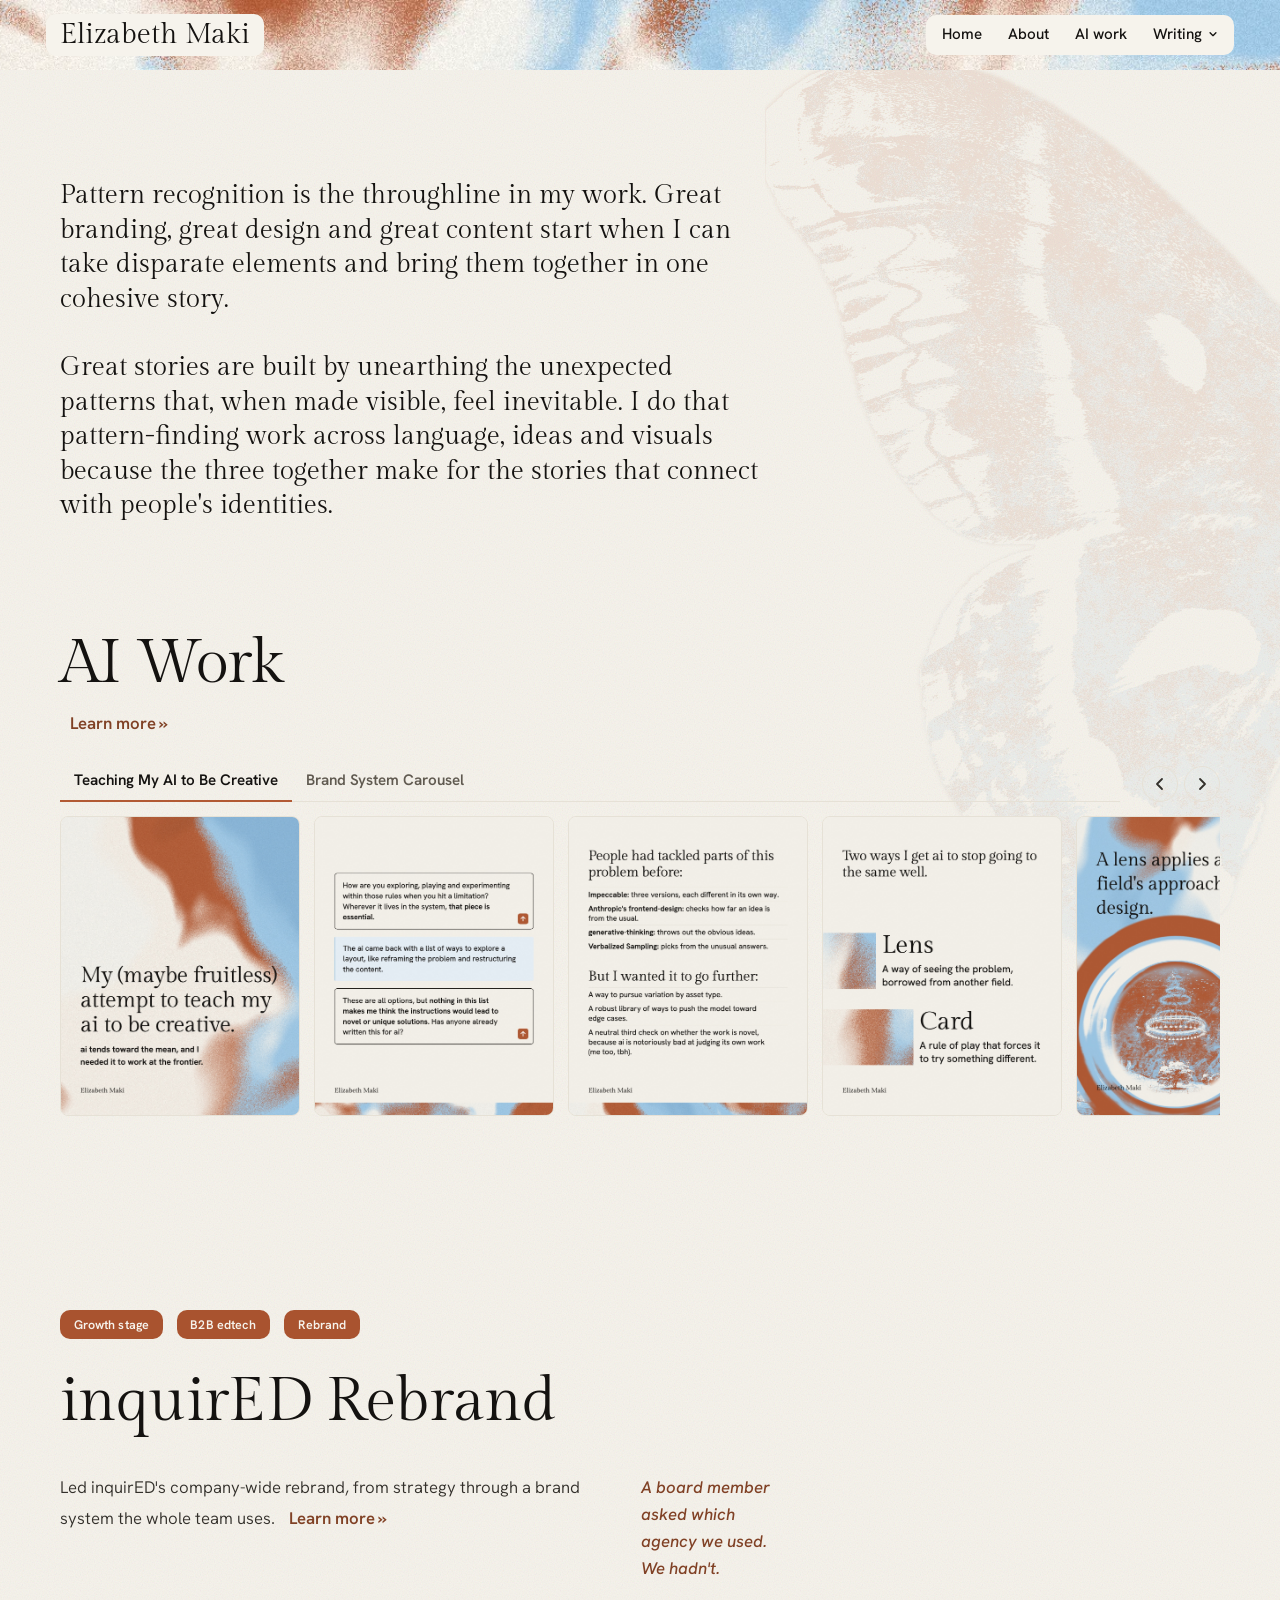
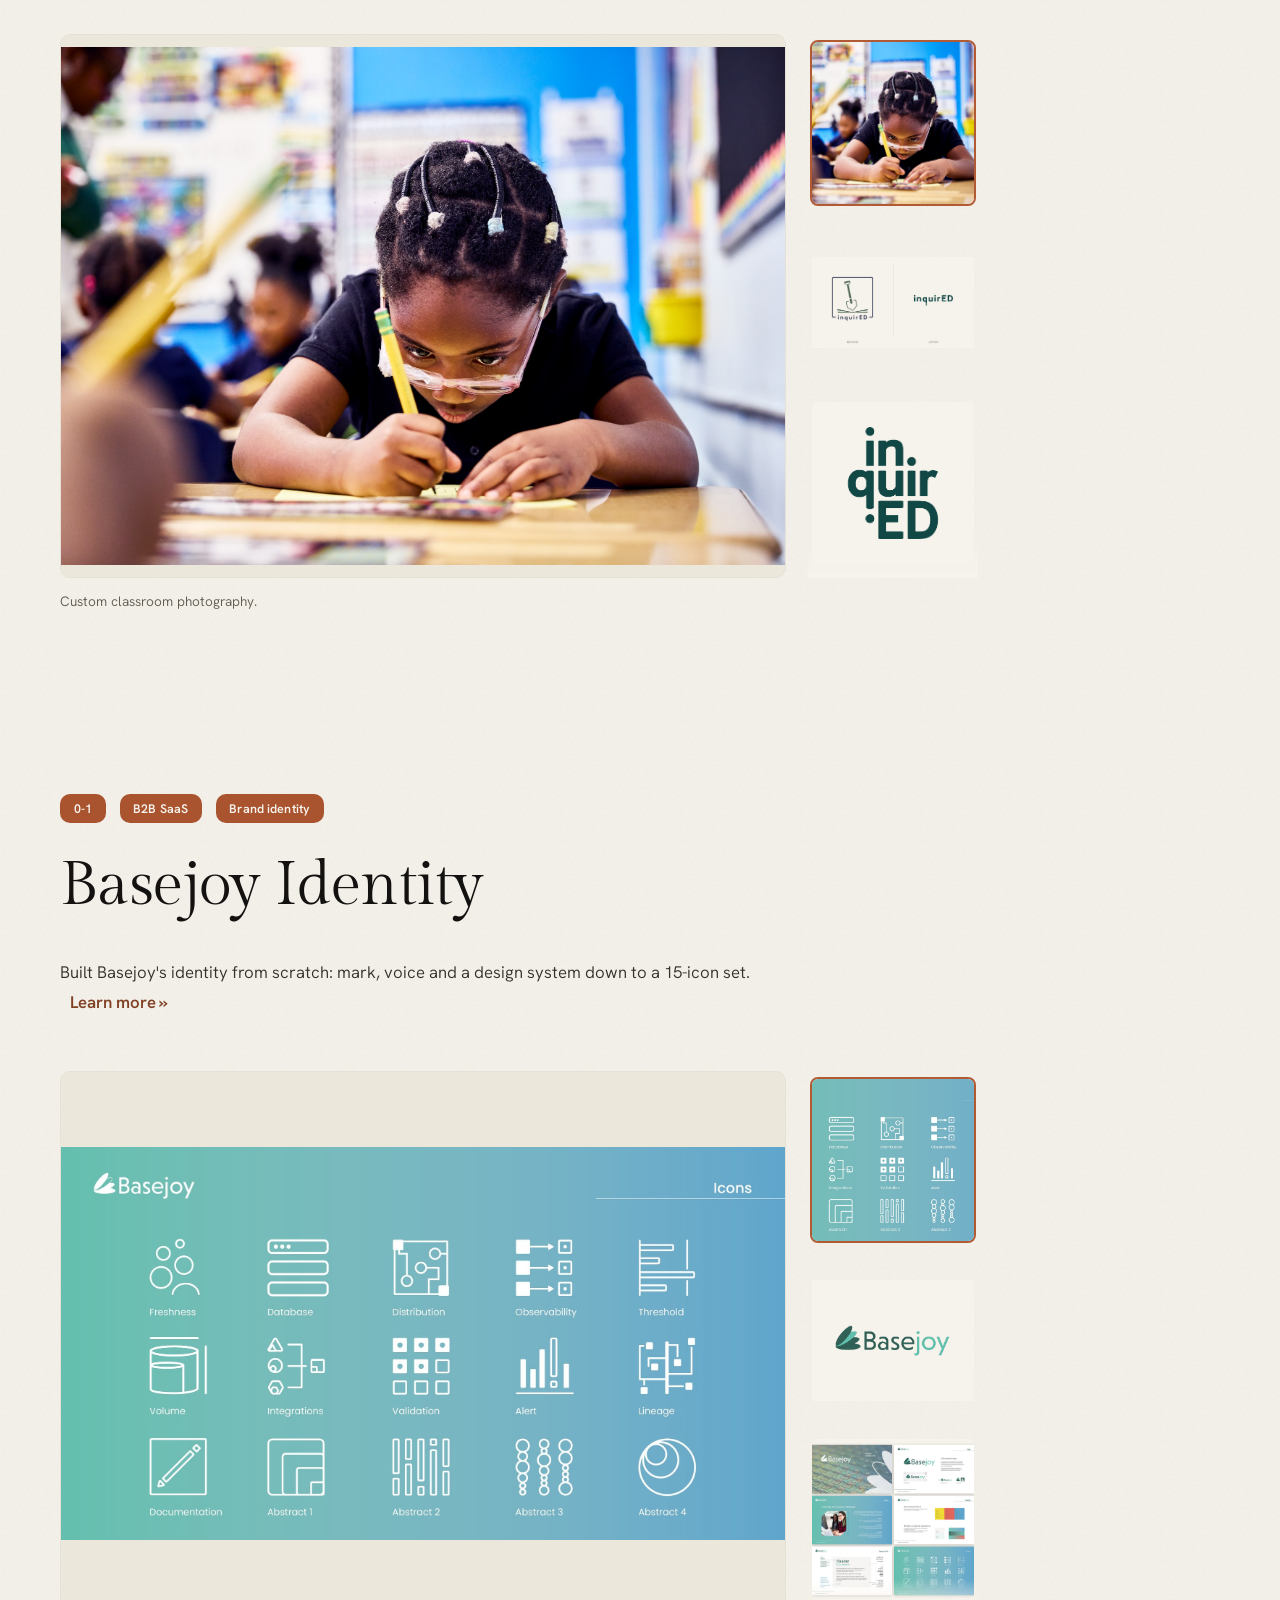
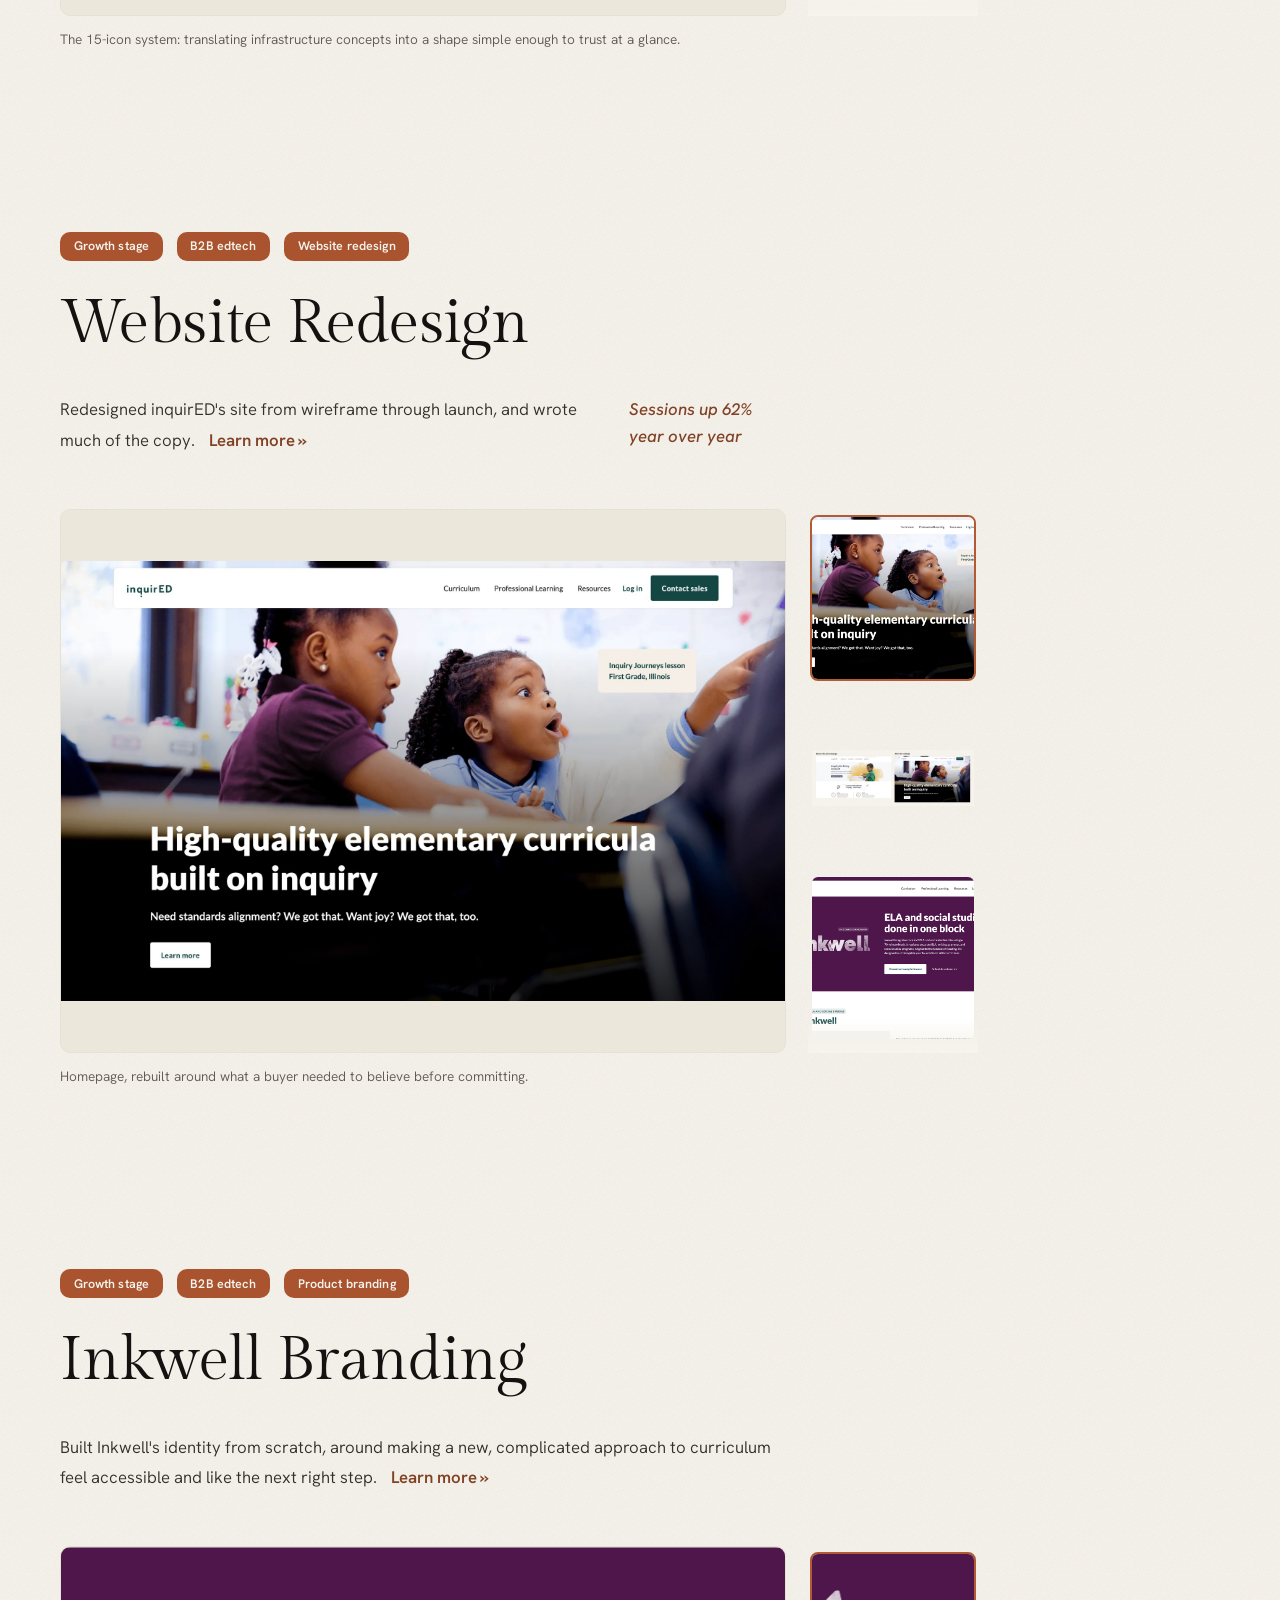
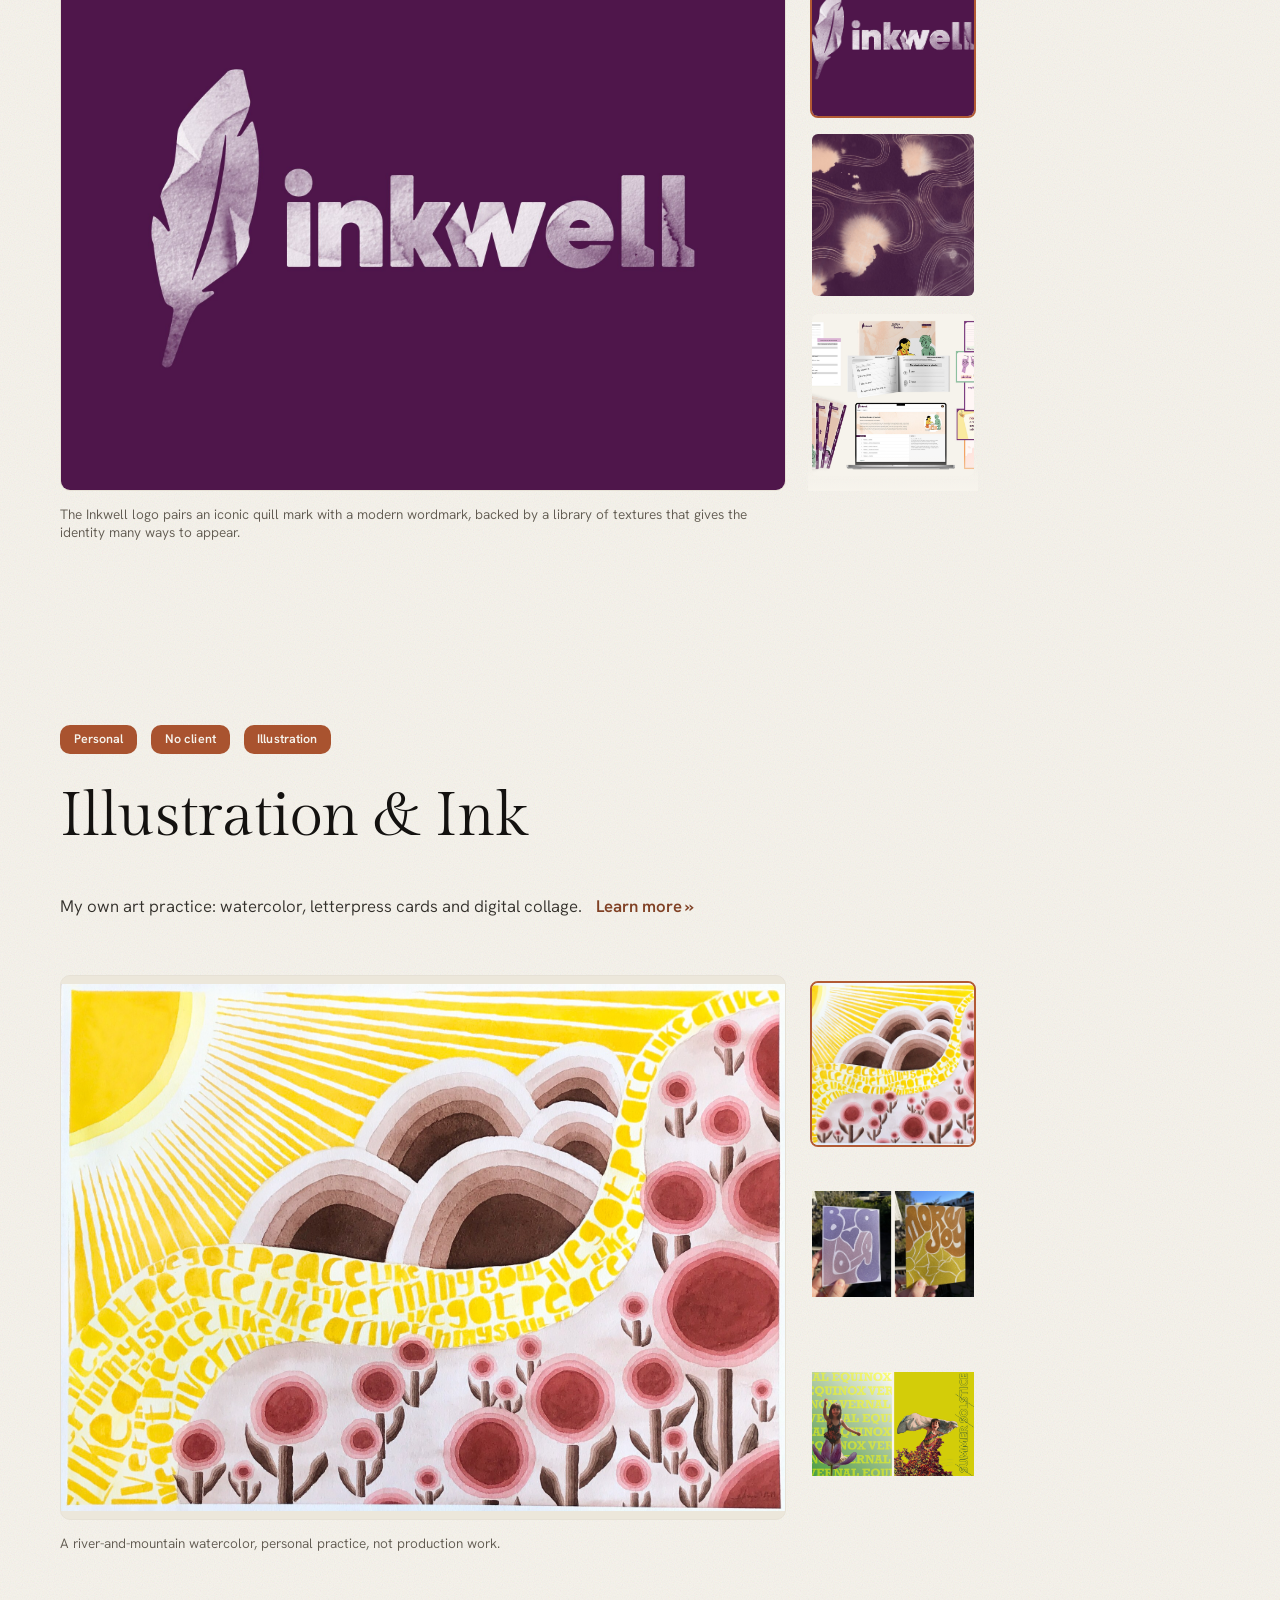
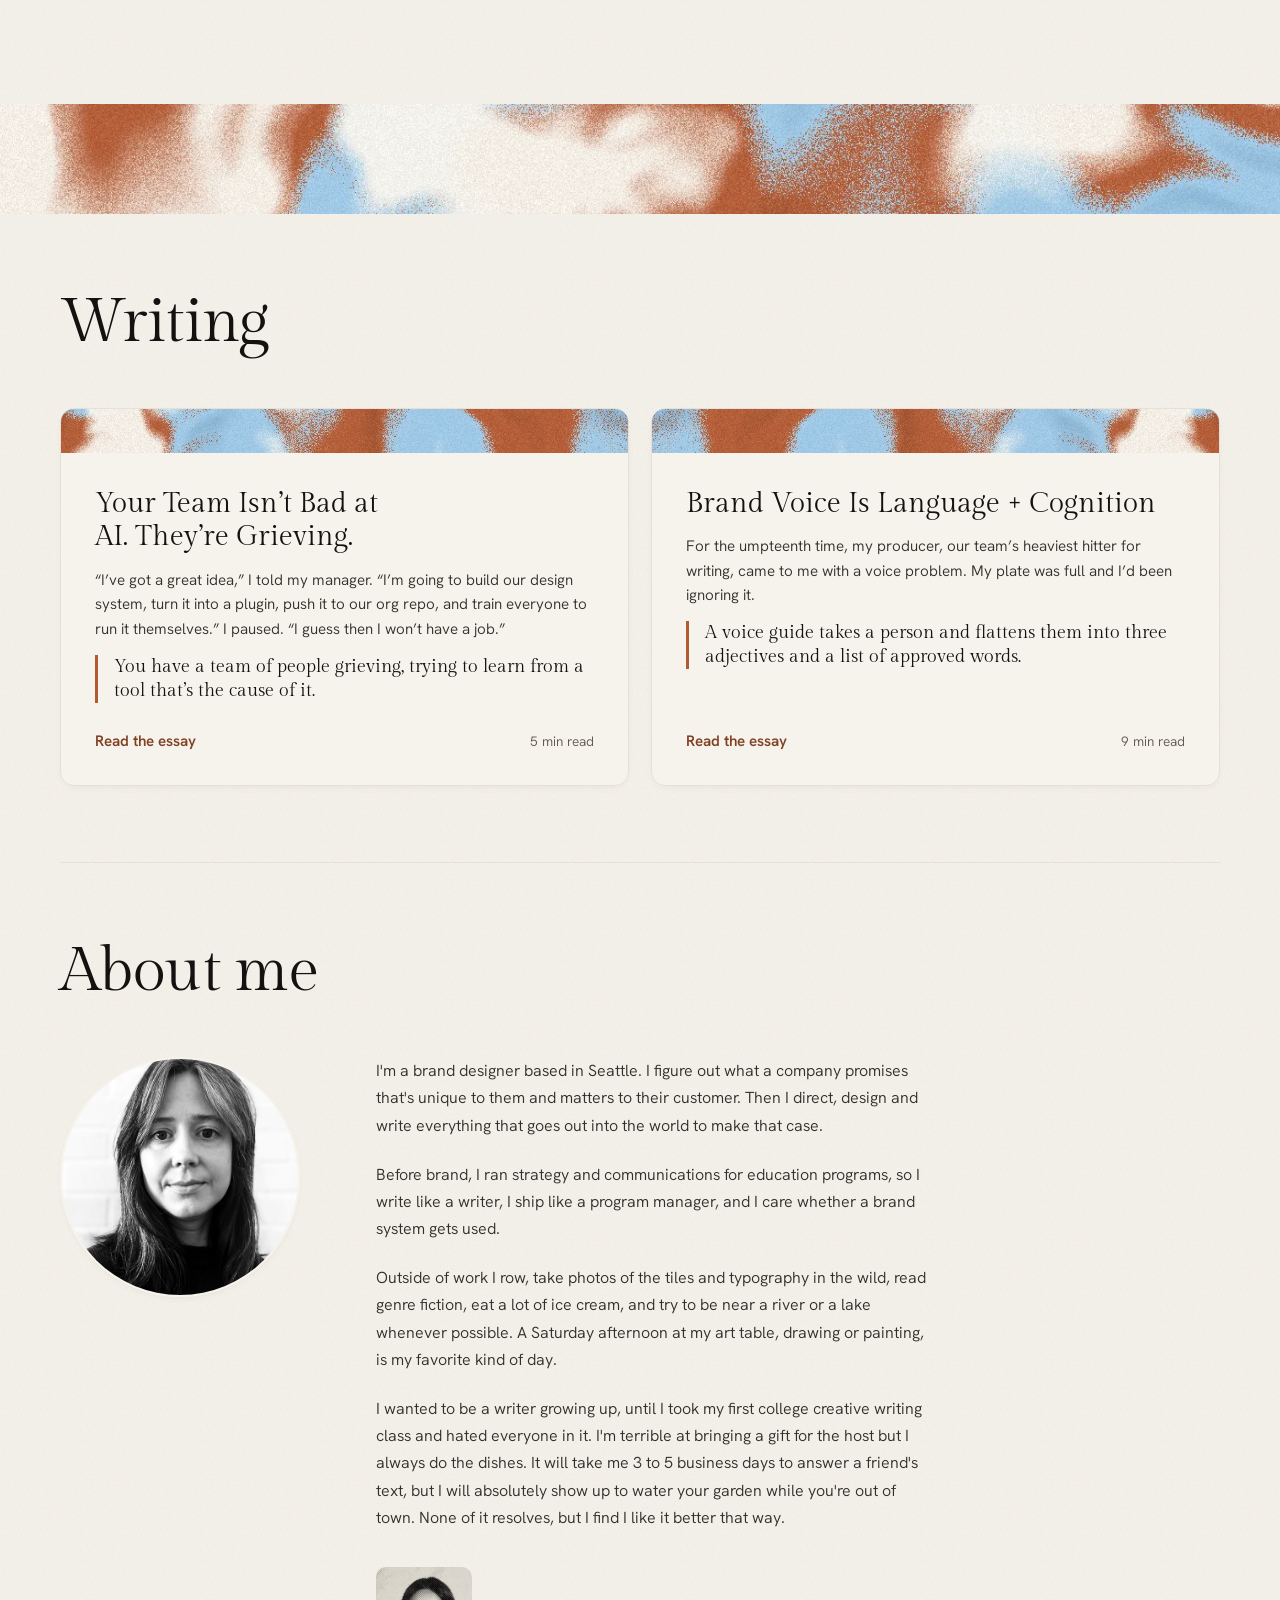
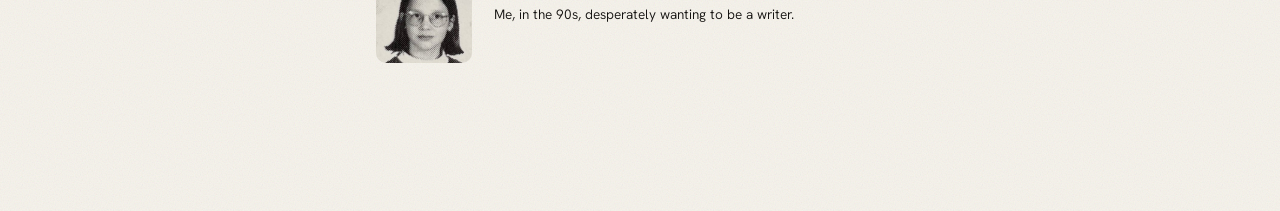
==== commit 0635b8d5: "AI work tabs and strip with the Brand System carousel, Writing section, About copy Co-Authored-By: C" ====
--- a/index.html
+++ b/index.html
@@ -648,6 +648,61 @@
   .nav-dd::before{content:"Writing";display:block;padding:8px 12px 2px;font-size:.8rem;font-weight:600;color:var(--muted)}
   .nav-dd .nav-menu{display:flex;position:static;width:auto;padding:0;border:0;box-shadow:none;background:none;flex-direction:column}
 }
+
+.gallery:has(.ai-strip){display:block; max-width:none;}
+#section-1 .section-scroll{gap:var(--space-3);}
+#section-1 .teaser-row .teaser{margin:0; min-height:0;}
+.ai-bar{display:flex; justify-content:space-between; align-items:flex-end; gap:var(--space-3); margin-bottom:var(--space-2);}
+.ai-tabs{display:flex; flex-wrap:wrap; border-bottom:1px solid var(--surface-border); flex:1 1 auto; min-height:38px;}
+.ai-tabs[hidden]{display:block; border-bottom:0;}
+.ai-tabs button{all:unset; cursor:pointer; box-sizing:border-box; padding:8px 14px 10px; margin-bottom:-1px; border-bottom:2px solid transparent; font-family:var(--font-sans); font-weight:600; font-size:.95rem; color:var(--muted);}
+.ai-tabs button[aria-selected="true"]{color:var(--ink); border-bottom-color:var(--rust);}
+.ai-tabs button:focus-visible{outline:2px solid var(--rust); outline-offset:2px;}
+.ai-nudge{display:flex; gap:6px; flex:0 0 auto;}
+.ai-nudge button{width:36px; height:36px; border-radius:50%; border:1.5px solid var(--surface-border); background:transparent; color:var(--text); display:grid; place-items:center; cursor:pointer;}
+.ai-nudge button:hover{border-color:var(--rust); color:var(--rust-text);}
+.ai-strip{display:flex; gap:var(--space-2); overflow-x:auto; scroll-snap-type:x proximity; padding-bottom:10px; scrollbar-width:thin;}
+.ai-strip .ai-slide{all:unset; box-sizing:border-box; cursor:pointer; flex:0 0 auto; height:300px; aspect-ratio:4/5; border:1px solid var(--surface-border); border-radius:8px; overflow:hidden; background:var(--stage); scroll-snap-align:start;}
+.ai-strip .ai-slide img{display:block; width:100%; height:100%; object-fit:cover;}
+.ai-strip .ai-slide:hover{border-color:var(--rust);}
+.ai-strip .ai-slide:focus-visible, .ai-strip:focus-visible{outline:2px solid var(--rust); outline-offset:3px;}
+dialog.ai-lb{border:0; padding:0; background:transparent; max-width:none; max-height:none; width:100vw; height:100dvh; color:#F6F3EC;}
+dialog.ai-lb::backdrop{background:rgba(15,14,12,.88);}
+.ai-lb-inner{height:100%; display:grid; grid-template-rows:auto minmax(0,1fr) auto; gap:12px; padding:max(16px,env(safe-area-inset-top,0px)) max(16px,env(safe-area-inset-right,0px)) max(16px,env(safe-area-inset-bottom,0px)) max(16px,env(safe-area-inset-left,0px));}
+.ai-lb-top{display:flex; justify-content:space-between; align-items:center; gap:12px;}
+.ai-lb-title{font-family:var(--font-display); font-size:1.15rem;}
+.ai-lb-x, .ai-lb-nav{width:40px; height:40px; border-radius:50%; border:1.5px solid #8A847A; background:transparent; color:#F6F3EC; display:grid; place-items:center; cursor:pointer;}
+.ai-lb-nav{width:44px; height:44px;}
+.ai-lb-nav:disabled{opacity:.25; cursor:default;}
+.ai-lb-x:focus-visible, .ai-lb-nav:focus-visible{outline:2px solid #F6F3EC; outline-offset:3px;}
+.ai-lb-stage{display:grid; grid-template-columns:44px minmax(0,1fr) 44px; gap:8px; align-items:center; min-height:0;}
+.ai-lb-stage figure{margin:0; height:100%; min-height:0; display:grid; place-items:center;}
+.ai-lb-stage img{max-height:calc(100dvh - 150px); max-width:100%; border-radius:8px; display:block;}
+.ai-lb-bottom{display:flex; flex-direction:column; align-items:center; gap:6px; text-align:center; font-size:.9rem; font-family:var(--font-sans);}
+.ai-lb-bottom p{margin:0; max-width:62ch;}
+#aiLbCount{font-size:.8rem; color:#A8A294; font-variant-numeric:tabular-nums;}
+@media (max-width:640px){
+  .ai-strip .ai-slide{height:240px;}
+  .ai-lb-stage{grid-template-columns:minmax(0,1fr);}
+  .ai-lb-nav{display:none;}
+}
+
+.writing-strip{height:110px; margin-top:var(--space-6); background:var(--surface) url(img/writing-strip.webp) center / cover no-repeat;}
+#writing .section-scroll{padding-top:var(--space-6);}
+.writing-cards{display:grid; grid-template-columns:repeat(2,minmax(0,1fr)); gap:var(--space-3);}
+.writing-card{display:flex; flex-direction:column; text-decoration:none; color:inherit; min-width:0; background:var(--bone); border:1px solid var(--surface-border); border-radius:14px; overflow:hidden; box-shadow:var(--shadow-card);}
+.wc-band{display:block; height:44px; background-size:cover; background-position:center;}
+.wc-body{display:flex; flex-direction:column; gap:var(--space-2); padding:var(--space-4); flex:1 1 auto;}
+.writing-card h3{margin:0; font-family:var(--font-display); font-weight:400; font-size:clamp(1.4rem,2.6vw,1.75rem); line-height:1.2; color:var(--ink); text-wrap:balance;}
+.wc-open{margin:0; font-size:.95rem; line-height:1.6; color:var(--text); display:-webkit-box; -webkit-line-clamp:5; -webkit-box-orient:vertical; overflow:hidden;}
+.wc-pull{margin:0; padding-left:16px; border-left:3px solid var(--rust); font-family:var(--font-display); font-size:1.15rem; line-height:1.3; color:var(--ink);}
+.wc-foot{margin-top:auto; padding-top:var(--space-2); display:flex; justify-content:space-between; align-items:center; gap:var(--space-2);}
+.wc-go{font-weight:600; font-size:.95rem; color:var(--rust-text);}
+.wc-read{font-size:.85rem; color:var(--muted); font-variant-numeric:tabular-nums;}
+.writing-card:hover{border-color:var(--rust);}
+.writing-card:hover .wc-go{text-decoration:underline; text-underline-offset:4px;}
+.writing-card:focus-visible{outline:2px solid var(--rust); outline-offset:3px;}
+@media (max-width:900px){.writing-cards{grid-template-columns:1fr;} .writing-strip{margin-top:var(--space-5); height:80px;}}
 </style>
 
 <div class="page">
@@ -665,22 +720,18 @@
 <div class="section" id="section-1">
   <div class="section-scroll" id="section-1-scroll">
   <div class="header-block">
-    <div class="badges reveal">
-      <span class="badge">Personal work</span>
-      <span class="badge">AI</span>
-      <span class="badge">System design</span>
-    </div>
+    
 
     <div class="title-row">
-      <h2 class="reveal pt">Teaching My AI to Be Creative</h2>
+      <h2 class="reveal pt">AI Work</h2>
     </div>
   </div>
 
   <div class="teaser-wrap wide-card teaser reveal">
     <div class="teaser-row">
       <p class="teaser">
-      I built a system of lenses and cards to push ai past the mean and toward design it would not reach on its own.
-      <button class="learn-more" id="toggle-1" aria-expanded="false" aria-controls="expand-panel-1">Learn more<span class="sr-only"> about Teaching My AI to Be Creative</span><span aria-hidden="true"> &raquo;</span></button>
+      
+      <button class="learn-more" id="toggle-1" aria-expanded="false" aria-controls="expand-panel-1">Learn more<span class="sr-only"> about AI Work</span><span aria-hidden="true"> &raquo;</span></button>
     </p>
       
     </div>
@@ -691,11 +742,11 @@
           </button>
         <div class="expand-inner">
           <p class="full-text">
-            ai tends toward the mean, and I needed it to work at the frontier. People had tackled parts of this problem before, so I built two more ways to push it. A lens is a way of seeing the problem, borrowed from another field. A card is a rule of play that forces a different choice. Every idea gets one lens and one card, drawn at random, and new lenses come from real archives and job descriptions, never from the model's imagination.
+            Two carousels from my work with ai. In the first, I built lenses and cards that push ai past the mean and toward design it would not reach on its own. In the second, I keep our brand design system in a repo that Claude Code edits and syncs, so a colleague who is not a designer can make a good document, and her next one comes out a little better.
           </p>
           <div class="skills-block">
             <h3>Details</h3>
-            <dl class="details"><dt>Client</dt><dd>None, personal work</dd><dt>Role</dt><dd>Concept, system design and slide design</dd></dl>
+            <dl class="details"><dt>Context</dt><dd>Personal projects and my day job</dd><dt>Role</dt><dd>Concept, system design and slide design</dd></dl>
           </div>
           <div class="credits-block">
             <h3>Credits</h3>
@@ -707,14 +758,11 @@
   </div>
 
   <div class="gallery reveal" id="gallery-1">
-    <div class="hero-col">
-      <div class="hero-stage"></div>
-      <p class="hero-caption" aria-live="polite"></p>
-    </div>
-    <div class="rail-wrap">
-      <div class="rail" role="group" aria-label="Project images"></div>
-      <div class="scroll-indicator"><div class="scroll-thumb"></div></div>
-    </div>
+    <div class="ai-bar">
+      <div class="ai-tabs" role="tablist" aria-label="Carousels"></div>
+      <div class="ai-nudge"><button type="button" class="ai-back" aria-label="Scroll slides left"><svg width="16" height="16" viewBox="0 0 16 16" fill="none" stroke="currentColor" stroke-width="1.8" stroke-linecap="round" stroke-linejoin="round" aria-hidden="true"><path d="M10 3 5 8l5 5"/></svg></button><button type="button" class="ai-fwd" aria-label="Scroll slides right"><svg width="16" height="16" viewBox="0 0 16 16" fill="none" stroke="currentColor" stroke-width="1.8" stroke-linecap="round" stroke-linejoin="round" aria-hidden="true"><path d="m6 3 5 5-5 5"/></svg></button></div>
+    </div>
+    <div class="ai-strip" tabindex="0" role="group" aria-label="Slides, scroll sideways"></div>
   </div>
 
     </div>
@@ -1012,6 +1060,22 @@
     </div>
 </div>
 
+<div class="writing-strip" aria-hidden="true"></div>
+<div class="section" id="writing">
+  <div class="section-scroll" id="writing-scroll">
+    <div class="header-block"><h2 class="reveal pt">Writing</h2></div>
+    <div class="writing-cards">
+      <a class="writing-card" href="your-team-isnt-bad-at-ai-its-grieving/">
+        <span class="wc-band" style="background-image:url(img/writing-band-1.webp)" aria-hidden="true"></span>
+        <div class="wc-body"><h3>Your Team Isn’t Bad at AI. They’re Grieving.</h3><p class="wc-open">“I’ve got a great idea,” I told my manager. “I’m going to build our design system, turn it into a plugin, push it to our org repo, and train everyone to run it themselves.” I paused. “I guess then I won’t have a job.”</p><p class="wc-pull">You have a team of people grieving, trying to learn from a tool that’s the cause of it.</p><div class="wc-foot"><span class="wc-go">Read the essay</span><span class="wc-read">5 min read</span></div></div>
+      </a>
+      <a class="writing-card" href="brand-voice-is-language-cognition/">
+        <span class="wc-band" style="background-image:url(img/writing-band-2.webp)" aria-hidden="true"></span>
+        <div class="wc-body"><h3>Brand Voice Is Language + Cognition</h3><p class="wc-open">For the umpteenth time, my producer, our team’s heaviest hitter for writing, came to me with a voice problem. My plate was full and I’d been ignoring it.</p><p class="wc-pull">A voice guide takes a person and flattens them into three adjectives and a list of approved words.</p><div class="wc-foot"><span class="wc-go">Read the essay</span><span class="wc-read">9 min read</span></div></div>
+      </a>
+    </div>
+  </div>
+</div>
 <div class="about-divider" role="presentation"><hr></div>
 
 <div class="section" id="about">
@@ -1030,6 +1094,17 @@
   </div>
 </div>
 </main>
+<dialog class="ai-lb" id="aiLb" aria-label="Slide viewer">
+  <div class="ai-lb-inner">
+    <div class="ai-lb-top"><span class="ai-lb-title" id="aiLbTitle"></span><button type="button" class="ai-lb-x" id="aiLbClose" aria-label="Close"><svg width="16" height="16" viewBox="0 0 16 16" fill="none" stroke="currentColor" stroke-width="1.8" stroke-linecap="round" aria-hidden="true"><path d="m3 3 10 10M13 3 3 13"/></svg></button></div>
+    <div class="ai-lb-stage">
+      <button type="button" class="ai-lb-nav" id="aiLbPrev" aria-label="Previous slide"><svg width="18" height="18" viewBox="0 0 16 16" fill="none" stroke="currentColor" stroke-width="1.8" stroke-linecap="round" stroke-linejoin="round" aria-hidden="true"><path d="M10 3 5 8l5 5"/></svg></button>
+      <figure><img id="aiLbImg" alt=""></figure>
+      <button type="button" class="ai-lb-nav" id="aiLbNext" aria-label="Next slide"><svg width="18" height="18" viewBox="0 0 16 16" fill="none" stroke="currentColor" stroke-width="1.8" stroke-linecap="round" stroke-linejoin="round" aria-hidden="true"><path d="m6 3 5 5-5 5"/></svg></button>
+    </div>
+    <div class="ai-lb-bottom"><p id="aiLbCap"></p><span id="aiLbCount"></span></div>
+  </div>
+</dialog>
 </div>
 
 <script>
@@ -1227,20 +1302,6 @@
   }
 }
 
-const GALLERY_1 = [
-  {"src": "img/08-ai-work-01.jpg", "alt": "Carousel cover reading: My (maybe fruitless) attempt to teach my ai to be creative, over a grainy rust and sky ground", "caption": "My (maybe fruitless) attempt to teach my ai to be creative.", "fit": "contain"},
-  {"src": "img/08-ai-work-02.jpg", "alt": "A chat excerpt: a question about exploring within rules, the ai's list of layout options, and the author's reply", "caption": "The question I asked, the list the ai came back with, and why that list was not enough.", "fit": "contain"},
-  {"src": "img/08-ai-work-03.jpg", "alt": "A list of four existing approaches to ai creativity, and three things the author wanted to add", "caption": "What people had already built, and where I wanted to go further.", "fit": "contain"},
-  {"src": "img/08-ai-work-04.jpg", "alt": "Slide defining a lens and a card, each beside a bar of grainy rust and sky", "caption": "Two ways I get ai to stop going to the same well: a lens and a card.", "fit": "contain"},
-  {"src": "img/08-ai-work-05.jpg", "alt": "A camera lens ring over a painting of a chandelier, in rust and sky tones", "caption": "A lens applies another field's approach to your design.", "fit": "contain"},
-  {"src": "img/08-ai-work-06.jpg", "alt": "Six layout sketches, each labeled with a lens such as Pilot, Electrician and Surgeon", "caption": "Lenses: six of the 324, shown as layout sketches.", "fit": "contain"},
-  {"src": "img/08-ai-work-07.jpg", "alt": "Hands playing cards around a table, in rust and sky tones", "caption": "A card forces a different choice, even when it seems wrong.", "fit": "contain"},
-  {"src": "img/08-ai-work-08.jpg", "alt": "Four cards, each a rule for how a design gets made", "caption": "Cards: four of the 103. Every idea gets one lens and one card, drawn at random.", "fit": "contain"},
-  {"src": "img/08-ai-work-09.jpg", "alt": "A research paper laid out in two ways: a plain page, and a dark page designed with a lens and a card", "caption": "One public paper laid out by rules, then by a lens and a card.", "fit": "contain"}
-];
-initGallery(document.getElementById('gallery-1'), GALLERY_1);
-initExpand(document.getElementById('section-1').querySelector('.teaser-wrap'));
-
 const GALLERY_2 = [
   {"src": "img/01-rebrand-1-classroom-photo.jpg", "alt": "Child writing at a desk in a classroom, photographed for the inquirED rebrand", "caption": "Custom classroom photography."},
   {"src": "img/01-rebrand-2-before-after.jpg", "alt": "inquirED's old shovel-and-book logo next to the new wordmark", "caption": "The old logo on the left, the new wordmark on the right.", "fit": "contain"},
@@ -1294,6 +1355,59 @@
 ];
 initGallery(document.getElementById('gallery-6'), GALLERY_6);
 initExpand(document.getElementById('section-6').querySelector('.teaser-wrap'));
+
+const AI_DECKS = [{"id": "c1", "title": "Teaching My AI to Be Creative", "slides": [{"src": "img/08-ai-work-01.jpg", "cap": "My (maybe fruitless) attempt to teach my ai to be creative.", "alt": "Carousel cover reading: My (maybe fruitless) attempt to teach my ai to be creative, over a grainy rust and sky ground"}, {"src": "img/08-ai-work-02.jpg", "cap": "The question I asked, the list the ai came back with, and why that list was not enough.", "alt": "A chat excerpt: a question about exploring within rules, the ai's list of layout options, and the author's reply"}, {"src": "img/08-ai-work-03.jpg", "cap": "What people had already built, and where I wanted to go further.", "alt": "A list of four existing approaches to ai creativity, and three things the author wanted to add"}, {"src": "img/08-ai-work-04.jpg", "cap": "Two ways I get ai to stop going to the same well: a lens and a card.", "alt": "Slide defining a lens and a card, each beside a bar of grainy rust and sky"}, {"src": "img/08-ai-work-05.jpg", "cap": "A lens applies another field's approach to your design.", "alt": "A camera lens ring over a painting of a chandelier, in rust and sky tones"}, {"src": "img/08-ai-work-06.jpg", "cap": "Lenses: six of the 324, shown as layout sketches.", "alt": "Six layout sketches, each labeled with a lens such as Pilot, Electrician and Surgeon"}, {"src": "img/08-ai-work-07.jpg", "cap": "A card forces a different choice, even when it seems wrong.", "alt": "Hands playing cards around a table, in rust and sky tones"}, {"src": "img/08-ai-work-08.jpg", "cap": "Cards: four of the 103. Every idea gets one lens and one card, drawn at random.", "alt": "Four cards, each a rule for how a design gets made"}, {"src": "img/08-ai-work-09.jpg", "cap": "One public paper laid out by rules, then by a lens and a card.", "alt": "A research paper laid out in two ways: a plain page, and a dark page designed with a lens and a card"}]}, {"id": "c2", "title": "Brand System Carousel", "slides": [{"src": "img/09-brand-system-01.jpg", "cap": "People at my company have always been stoked about our brand, but now it's starting to feel like their own.", "alt": "A Slack exchange in which a colleague says the new set-up is life changing"}, {"src": "img/09-brand-system-02.jpg", "cap": "How I got to \"life-changing\": four steps, starting with a PM who needed a doc.", "alt": "Four steps in text, from a colleague needing a document to staying in the loop while she worked"}, {"src": "img/09-brand-system-03.jpg", "cap": "What's under the hood: every change is made in the repo, and Claude Code syncs it out.", "alt": "A diagram of a brand design system repo feeding Claude Design and marketing plugin skills, which produce the output"}, {"src": "img/09-brand-system-04.jpg", "cap": "A little better every time: how a stuck moment becomes a fix to the system.", "alt": "A loop from a colleague getting stuck to a fix pushed to the design system"}, {"src": "img/09-brand-system-05.jpg", "cap": "If ai is making people feel like they own the brand too, yes please.", "alt": "Closing statements in serif type over a grainy rust and marigold ground"}]}];
+function initAiWork(root){
+  const tabs = root.querySelector('.ai-tabs'), strip = root.querySelector('.ai-strip');
+  const lb = document.getElementById('aiLb');
+  const reduce = window.matchMedia('(prefers-reduced-motion: reduce)').matches;
+  let deck = 0, cur = {d: 0, i: 0}, opener = null;
+  function showSlide(){
+    const d = AI_DECKS[cur.d], sl = d.slides[cur.i];
+    document.getElementById('aiLbTitle').textContent = d.title;
+    const img = document.getElementById('aiLbImg'); img.src = sl.src; img.alt = sl.alt;
+    document.getElementById('aiLbCap').textContent = sl.cap;
+    document.getElementById('aiLbCount').textContent = d.slides.length > 1 ? (cur.i + 1) + ' of ' + d.slides.length : '1 slide';
+    document.getElementById('aiLbPrev').disabled = cur.i === 0;
+    document.getElementById('aiLbNext').disabled = cur.i === d.slides.length - 1;
+  }
+  function openLb(d, i, from){ cur = {d: d, i: i}; opener = from; showSlide(); lb.showModal(); document.getElementById('aiLbClose').focus(); }
+  function step(n){ const j = cur.i + n; if (j >= 0 && j < AI_DECKS[cur.d].slides.length){ cur.i = j; showSlide(); } }
+  document.getElementById('aiLbPrev').onclick = () => step(-1);
+  document.getElementById('aiLbNext').onclick = () => step(1);
+  document.getElementById('aiLbClose').onclick = () => lb.close();
+  lb.addEventListener('keydown', (e) => { if (e.key === 'ArrowLeft') step(-1); if (e.key === 'ArrowRight') step(1); });
+  lb.addEventListener('click', (e) => { if (e.target === lb) lb.close(); });
+  lb.addEventListener('close', () => { if (opener && document.contains(opener)) opener.focus(); });
+  let tx = null;
+  lb.addEventListener('touchstart', (e) => { tx = e.touches[0].clientX; }, {passive: true});
+  lb.addEventListener('touchend', (e) => { if (tx === null) return; const dx = e.changedTouches[0].clientX - tx; if (Math.abs(dx) > 50) step(dx < 0 ? 1 : -1); tx = null; });
+  function renderStrip(){
+    const d = AI_DECKS[deck];
+    strip.replaceChildren(...d.slides.map((sl, i) => {
+      const b = document.createElement('button'); b.type = 'button'; b.className = 'ai-slide';
+      b.setAttribute('aria-label', 'Open slide ' + (i + 1) + ' of ' + d.slides.length + ': ' + sl.cap);
+      const im = document.createElement('img'); im.src = sl.src; im.alt = ''; b.appendChild(im);
+      b.onclick = () => openLb(deck, i, b); return b;
+    }));
+    strip.scrollLeft = 0;
+    tabs.querySelectorAll('button').forEach((t, i) => { t.setAttribute('aria-selected', String(i === deck)); t.tabIndex = i === deck ? 0 : -1; });
+  }
+  if (AI_DECKS.length > 1){
+    AI_DECKS.forEach((d, i) => {
+      const t = document.createElement('button'); t.type = 'button'; t.setAttribute('role', 'tab'); t.textContent = d.title;
+      t.onclick = () => { deck = i; renderStrip(); };
+      t.onkeydown = (e) => { if (e.key === 'ArrowRight' || e.key === 'ArrowLeft'){ deck = (deck + (e.key === 'ArrowRight' ? 1 : AI_DECKS.length - 1)) % AI_DECKS.length; renderStrip(); tabs.querySelectorAll('button')[deck].focus(); } };
+      tabs.appendChild(t);
+    });
+  } else { tabs.hidden = true; }
+  const by = (dir) => strip.scrollBy({left: dir * strip.clientWidth * 0.8, behavior: reduce ? 'auto' : 'smooth'});
+  root.querySelector('.ai-back').onclick = () => by(-1);
+  root.querySelector('.ai-fwd').onclick = () => by(1);
+  renderStrip();
+}
+initAiWork(document.getElementById('gallery-1'));
+initExpand(document.getElementById('section-1').querySelector('.teaser-wrap'));
 
 const topnavEl = document.querySelector('.topnav');
 const navToggle = document.getElementById('navToggle');
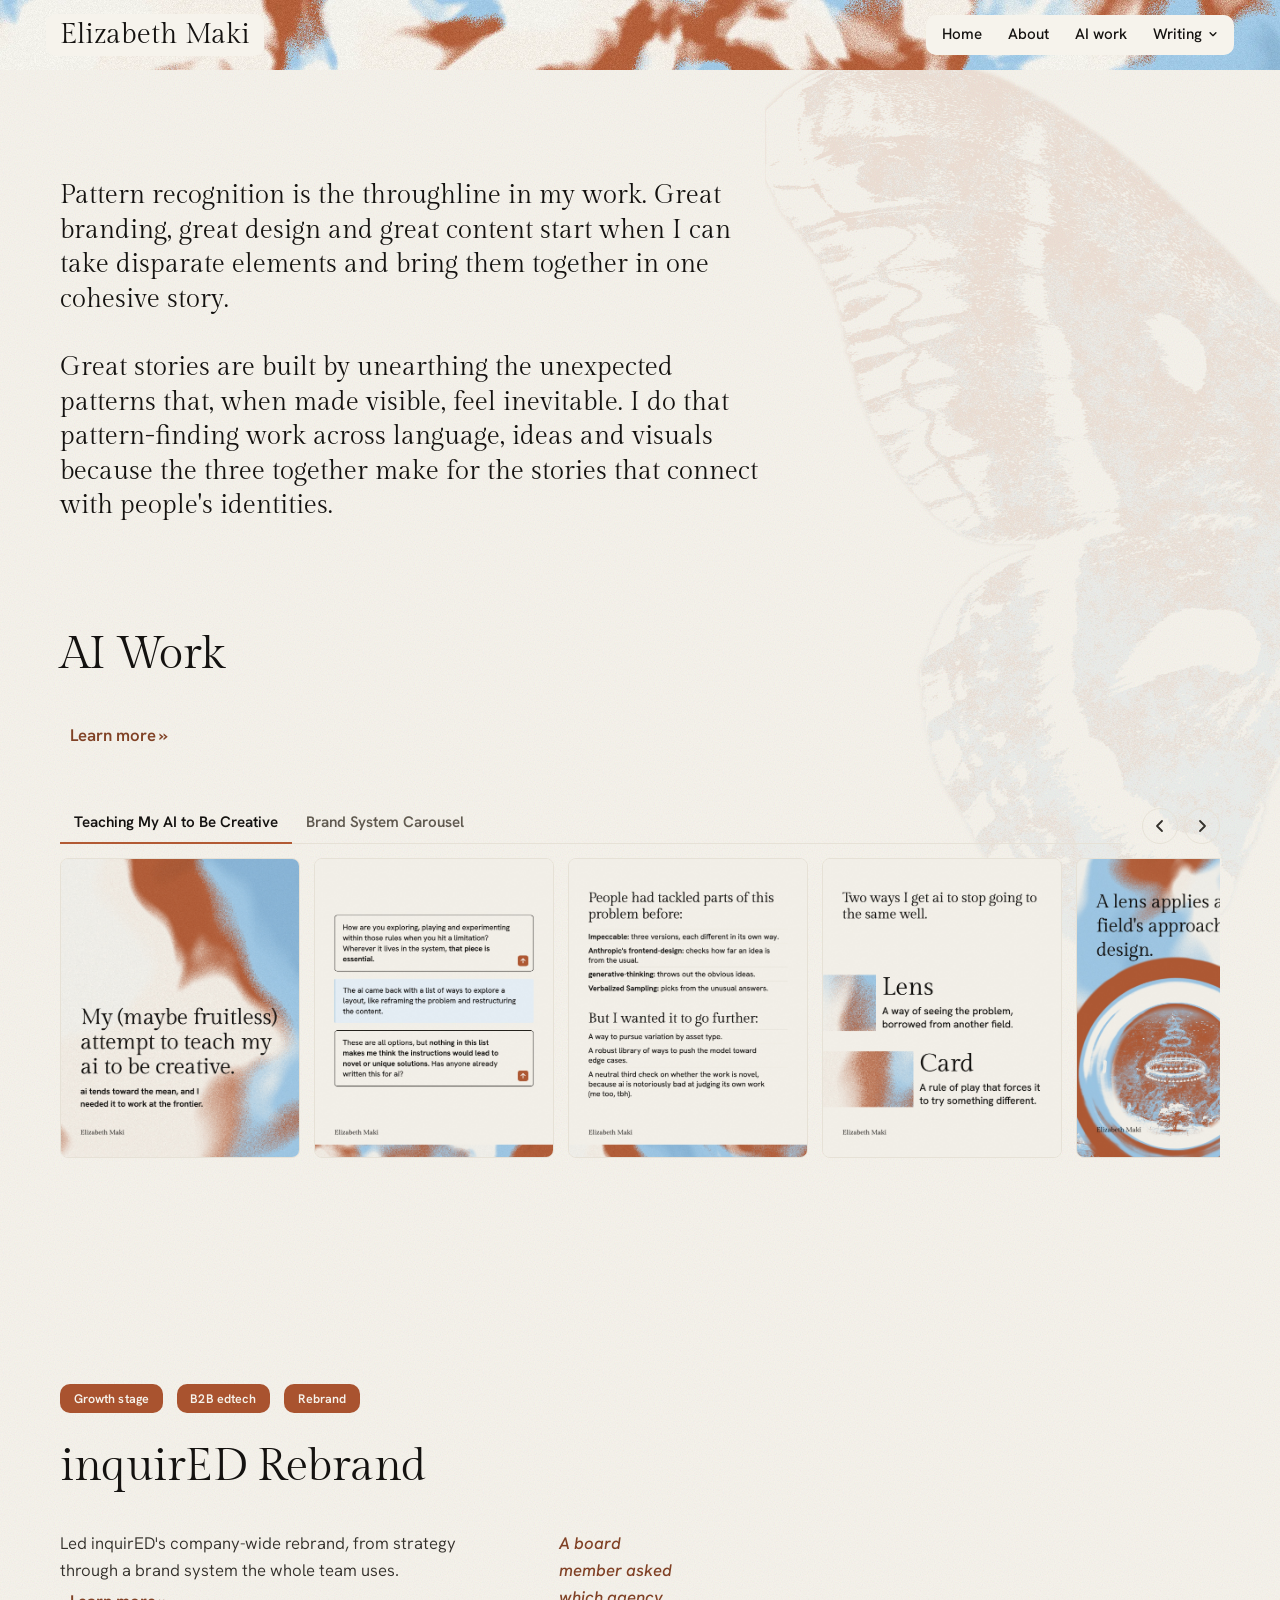
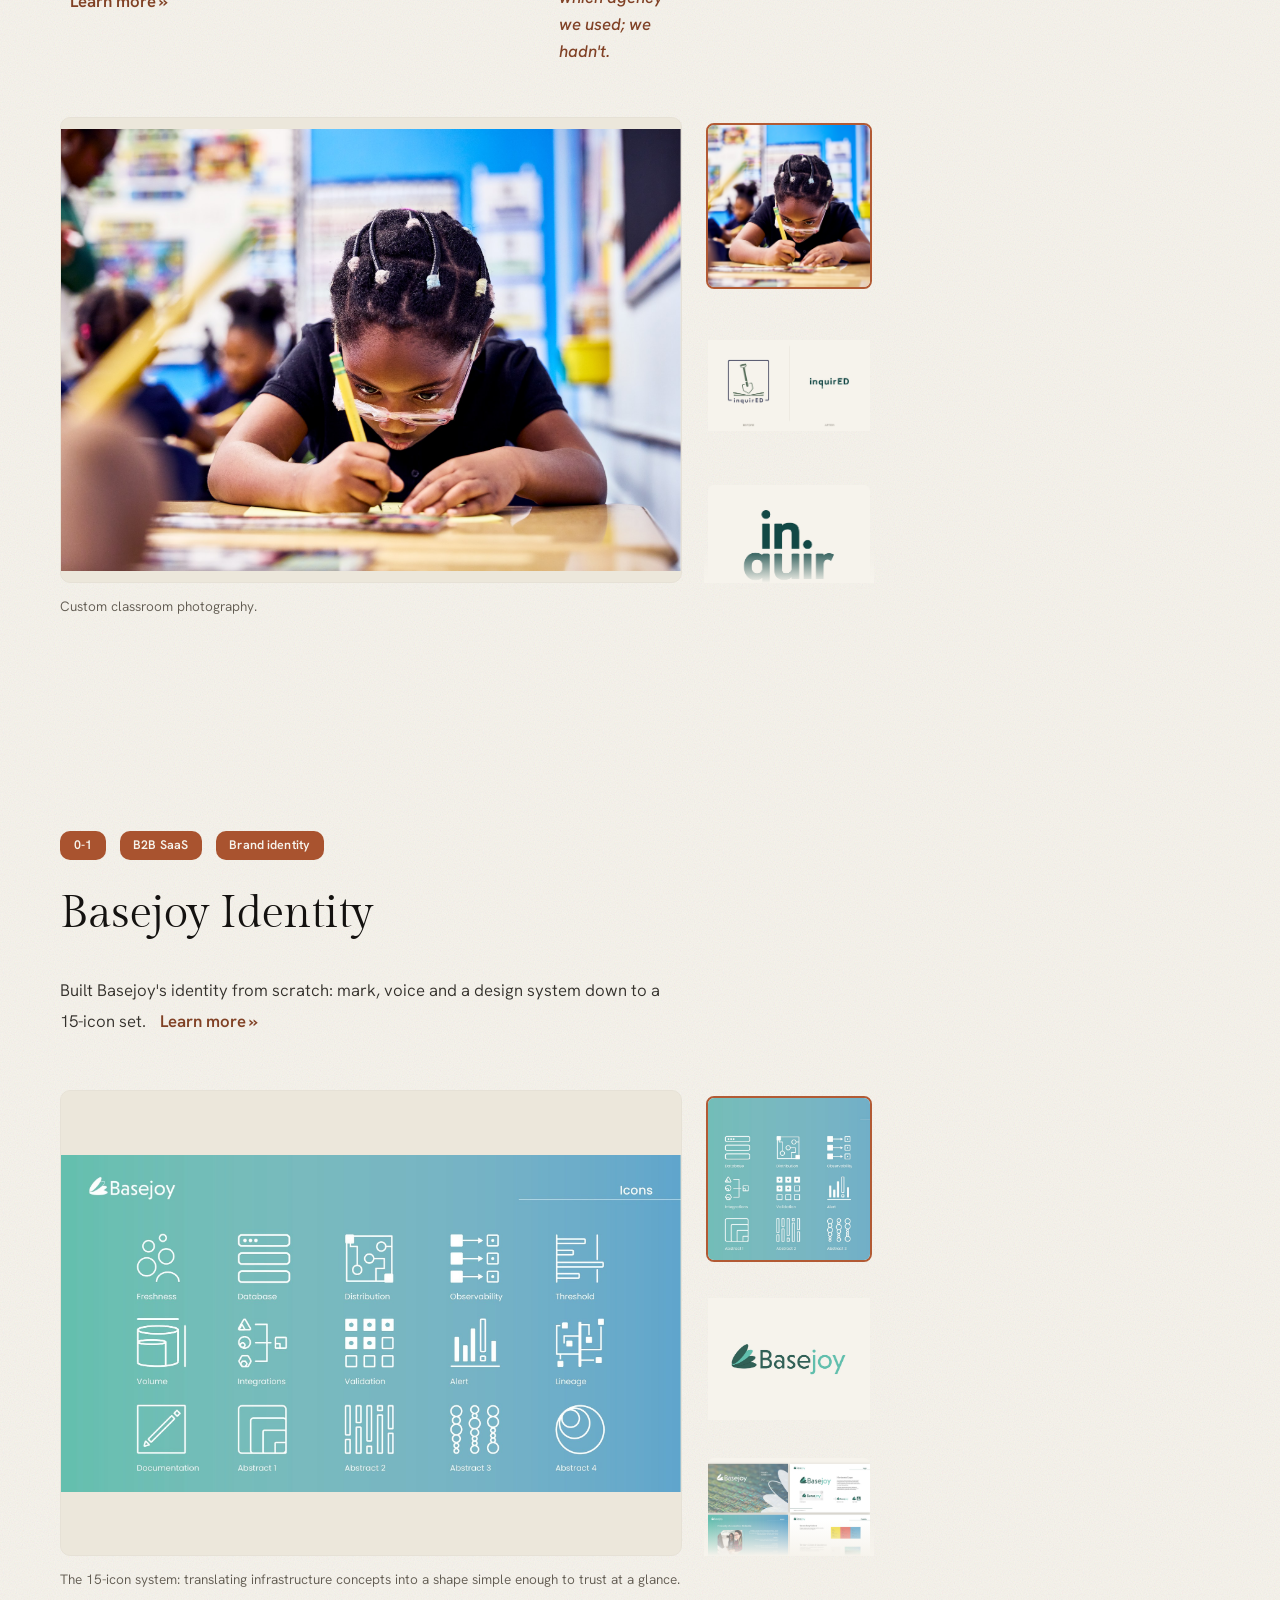
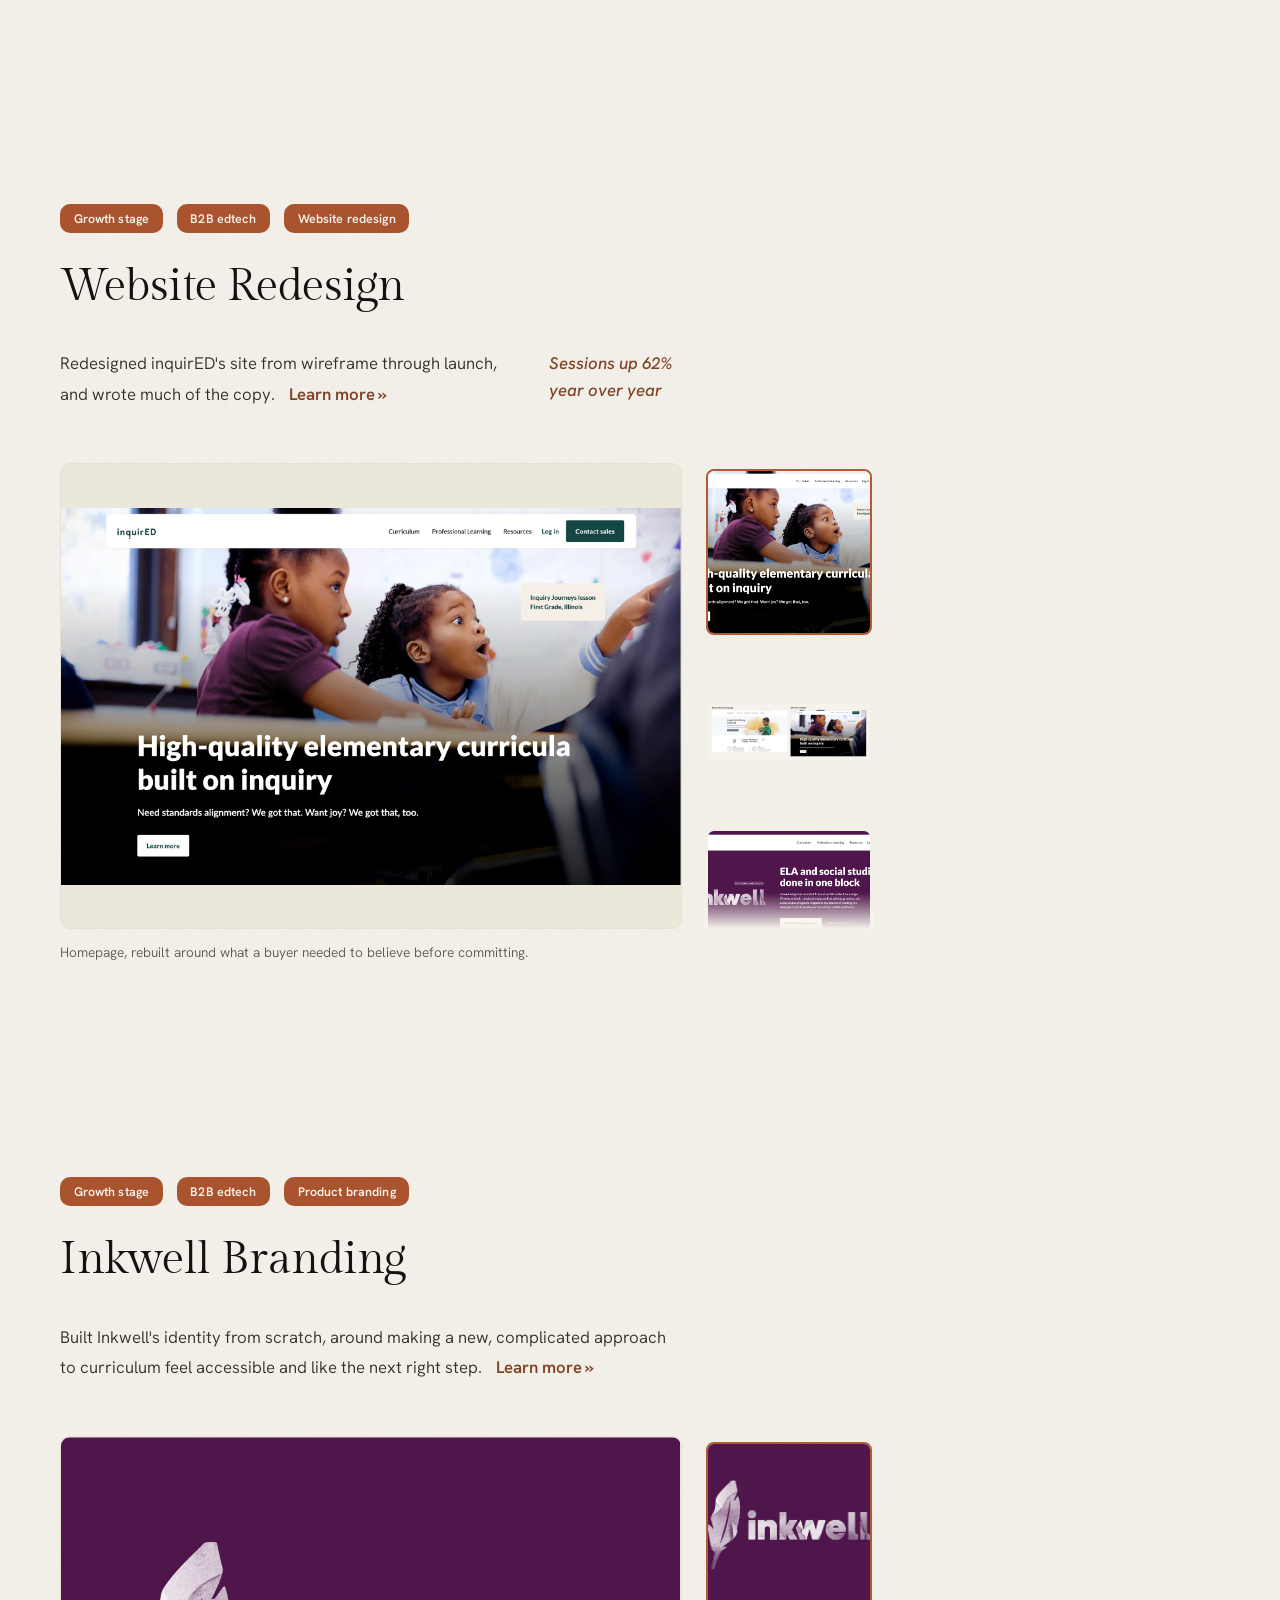
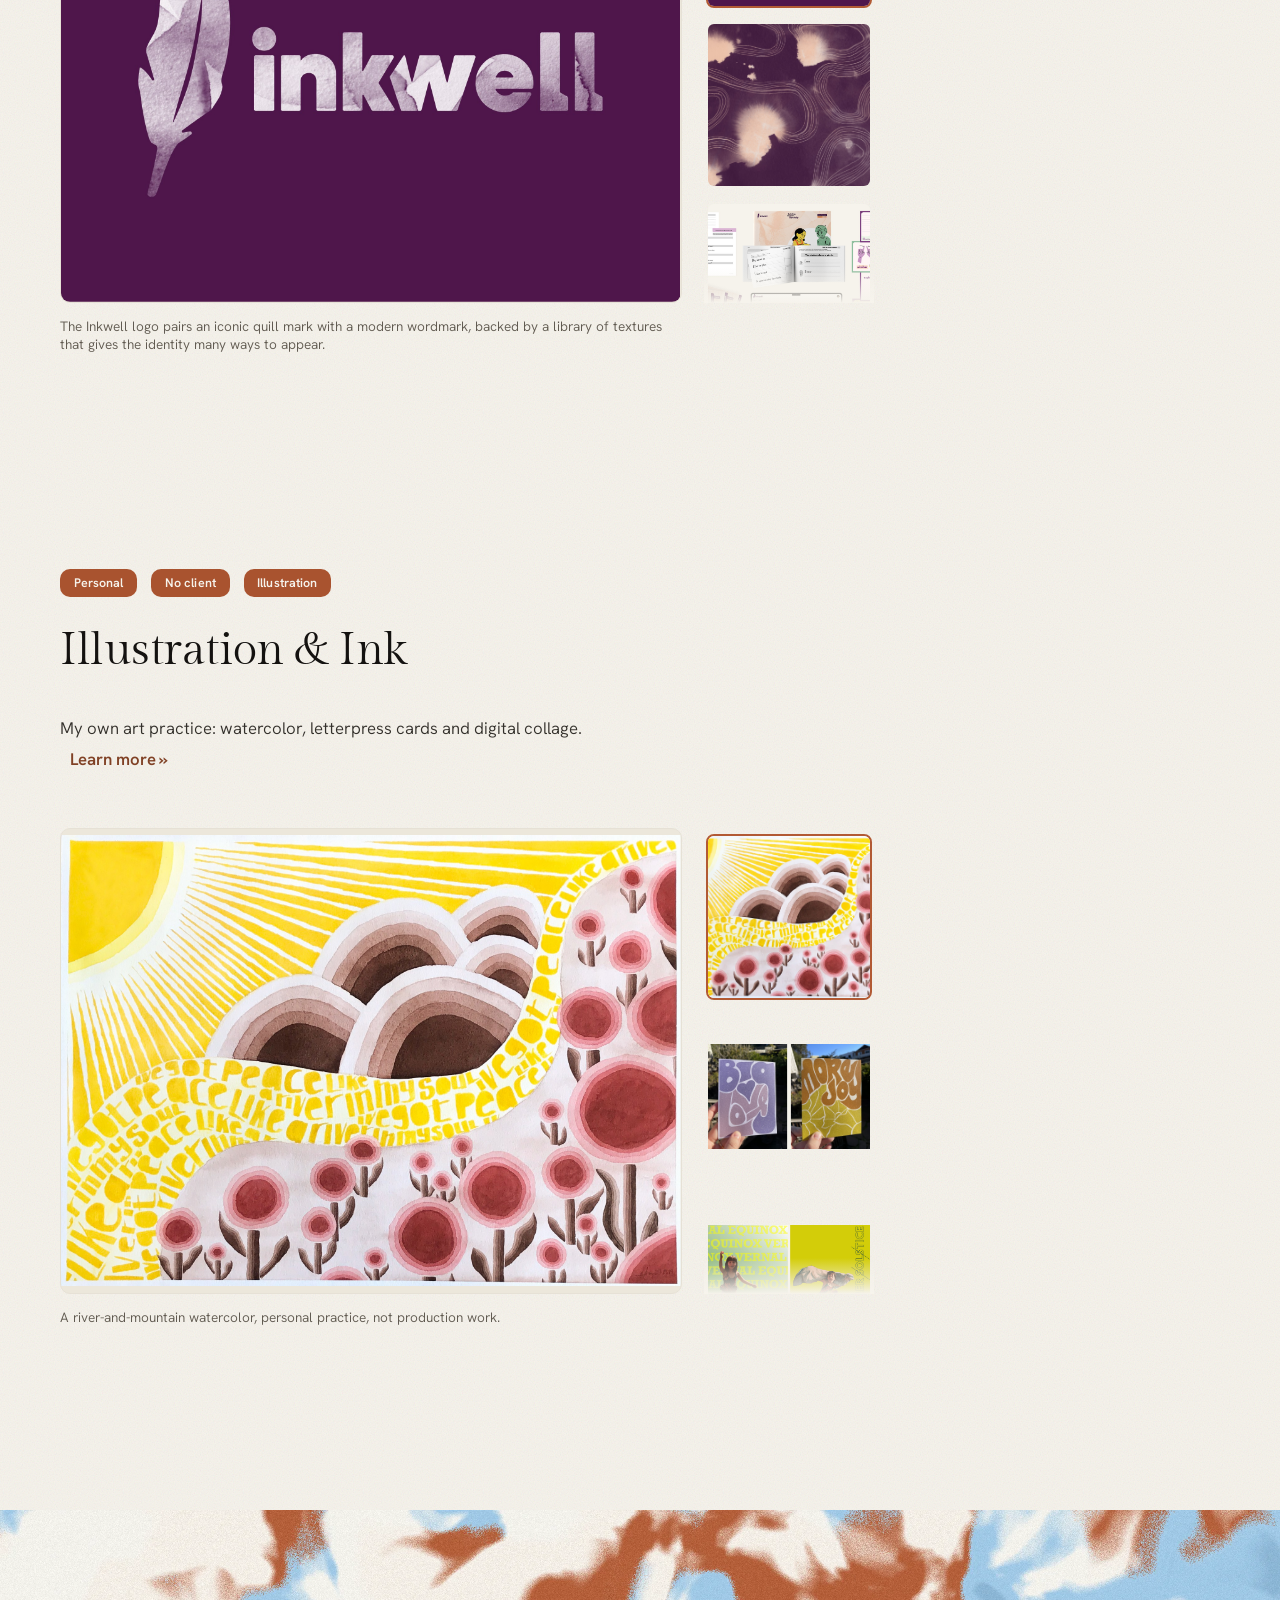
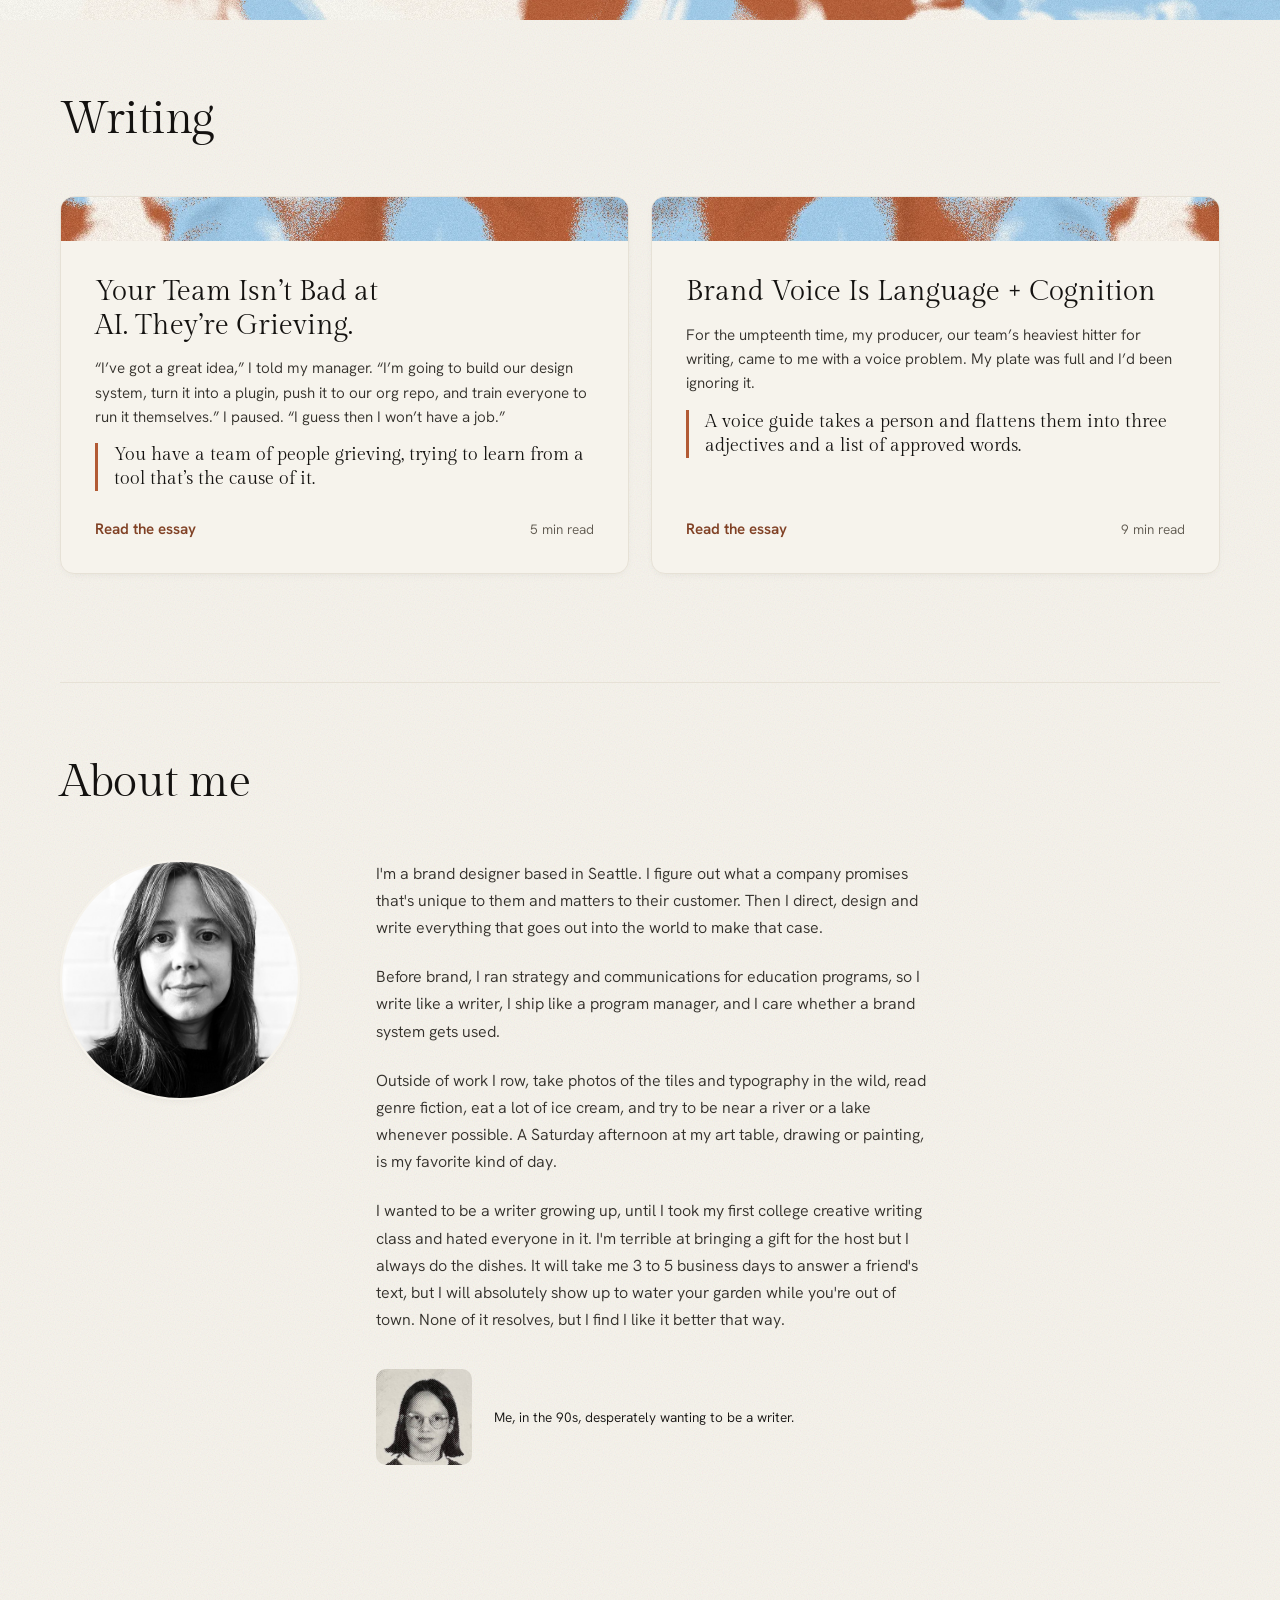
==== commit 7893d8ce: "Nav and Writing strips at 2x, smaller titles and hero, more space between blocks, rebrand credits an" ====
--- a/index.html
+++ b/index.html
@@ -650,7 +650,6 @@
 }
 
 .gallery:has(.ai-strip){display:block; max-width:none;}
-#section-1 .section-scroll{gap:var(--space-3);}
 #section-1 .teaser-row .teaser{margin:0; min-height:0;}
 .ai-bar{display:flex; justify-content:space-between; align-items:flex-end; gap:var(--space-3); margin-bottom:var(--space-2);}
 .ai-tabs{display:flex; flex-wrap:wrap; border-bottom:1px solid var(--surface-border); flex:1 1 auto; min-height:38px;}
@@ -703,6 +702,12 @@
 .writing-card:hover .wc-go{text-decoration:underline; text-underline-offset:4px;}
 .writing-card:focus-visible{outline:2px solid var(--rust); outline-offset:3px;}
 @media (max-width:900px){.writing-cards{grid-template-columns:1fr;} .writing-strip{margin-top:var(--space-5); height:80px;}}
+
+h1, h2.pt{font-size:clamp(2.6rem, 3.5vw, 3.6rem);}
+.section-scroll{padding-bottom:var(--space-7); gap:var(--space-5);}
+@media (min-width:901px){.gallery, .teaser-wrap.wide-card{max-width:min(calc(66% + 48px), 940px);}}
+@media (max-width:900px){h1, h2.pt{font-size:clamp(2.4rem, 7vw, 3rem); max-width:20ch;} .section-scroll{padding-bottom:var(--space-6); gap:var(--space-5);}}
+@media (max-width:640px){.section-scroll{padding-bottom:var(--space-5); gap:var(--space-4);}}
 </style>
 
 <div class="page">
@@ -789,7 +794,7 @@
       Led inquirED's company-wide rebrand, from strategy through a brand system the whole team uses.
       <button class="learn-more" id="toggle-2" aria-expanded="false" aria-controls="expand-panel-2">Learn more<span class="sr-only"> about inquirED Rebrand</span><span aria-hidden="true"> &raquo;</span></button>
     </p>
-      <p class="stat reveal">A board member asked which agency we used. We hadn't.</p>
+      <p class="stat reveal">A board member asked which agency we used; we hadn't.</p>
     </div>
     <div class="expand" id="expand-panel-2" inert>
       <div class="glass-card">
@@ -806,7 +811,7 @@
           </div>
           <div class="credits-block">
             <h3>Credits</h3>
-            <ul class="credit-list"><li><span class="cr-role">Art direction</span> Elizabeth Maki</li><li><span class="cr-role">Design</span> Elizabeth Maki, Jeremiah Satterthwaite</li><li><span class="cr-role">Photography</span> Saverio Truglia</li><li><span class="cr-role">Illustration</span> Sabrena Khadija</li><li><span class="cr-role">Motion</span> Crew</li></ul>
+            <ul class="credit-list"><li><span class="cr-role">Art direction</span> Elizabeth Maki</li><li><span class="cr-role">Design</span> Elizabeth Maki, Jeremiah Satterthwaite</li><li><span class="cr-role">Photography</span> Saverio Truglia</li><li><span class="cr-role">Illustration</span> Sabrena Khadija</li></ul>
           </div>
         </div>
       </div>
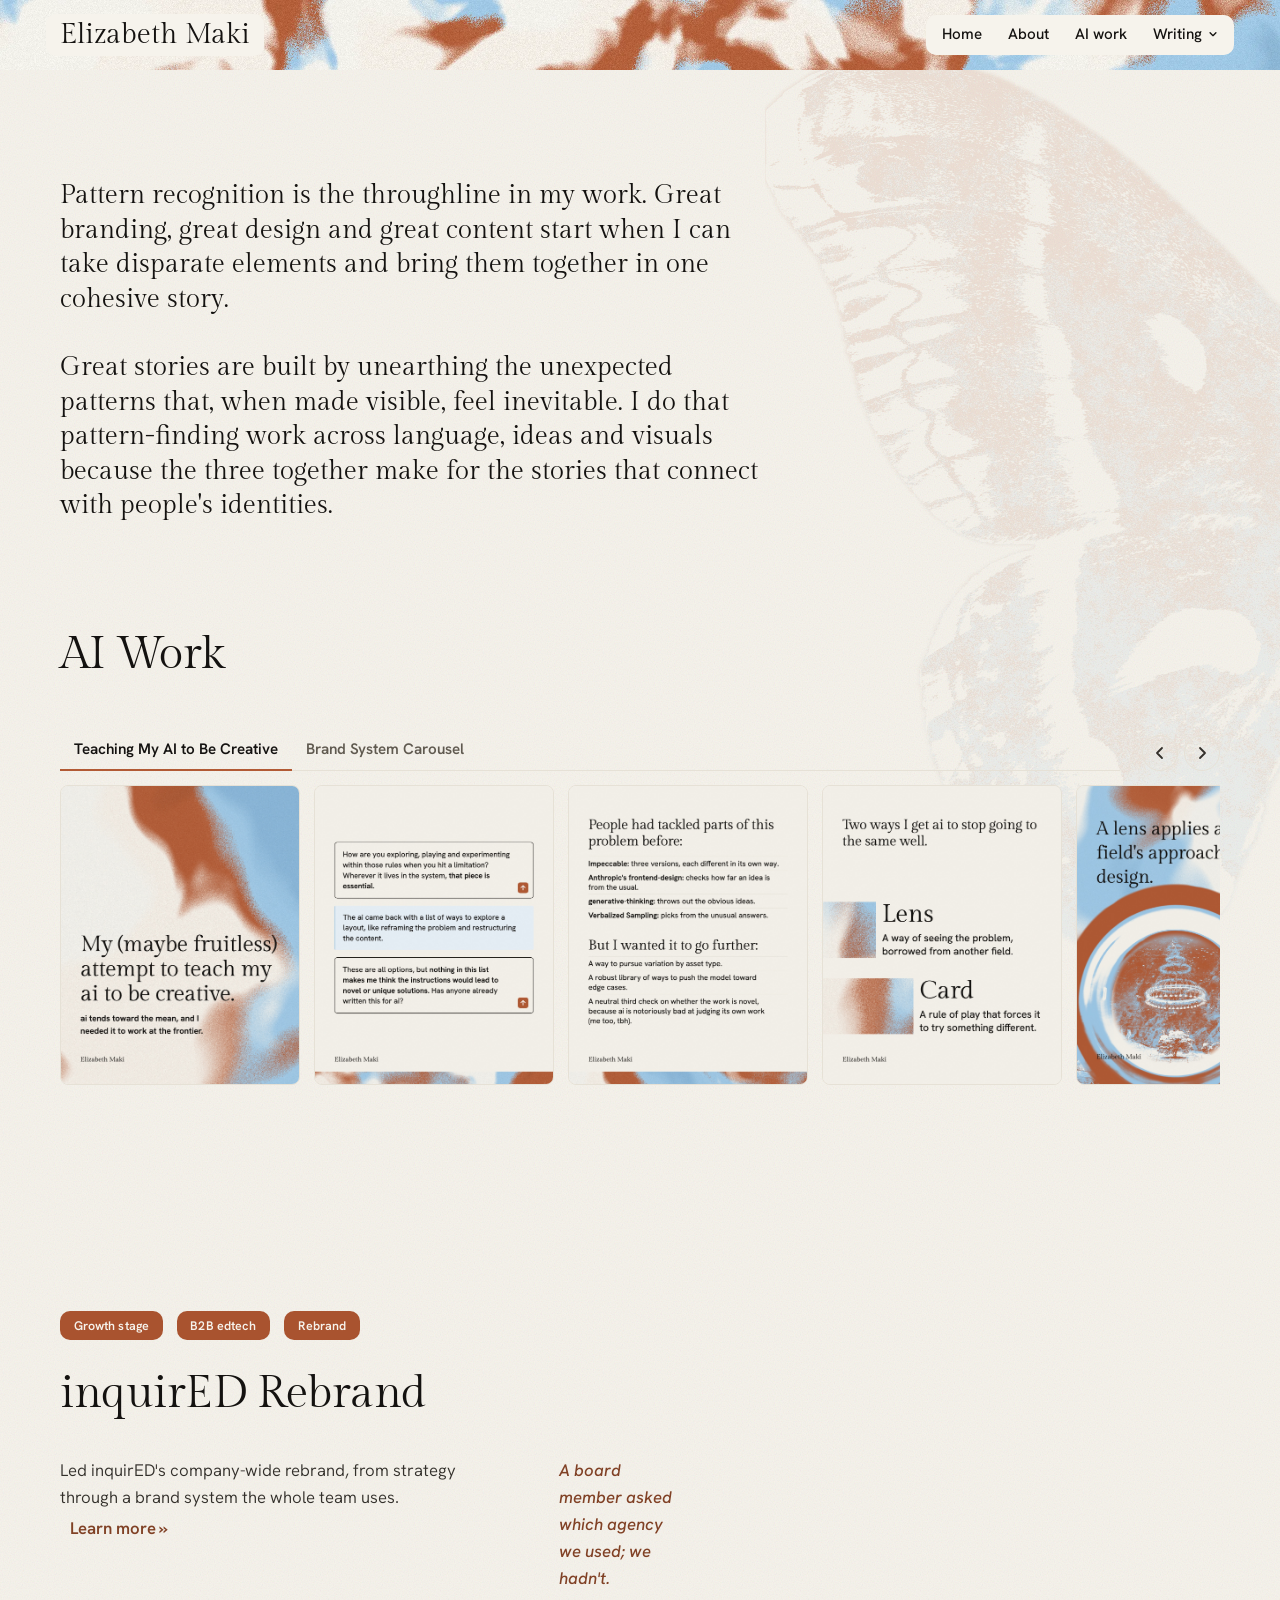
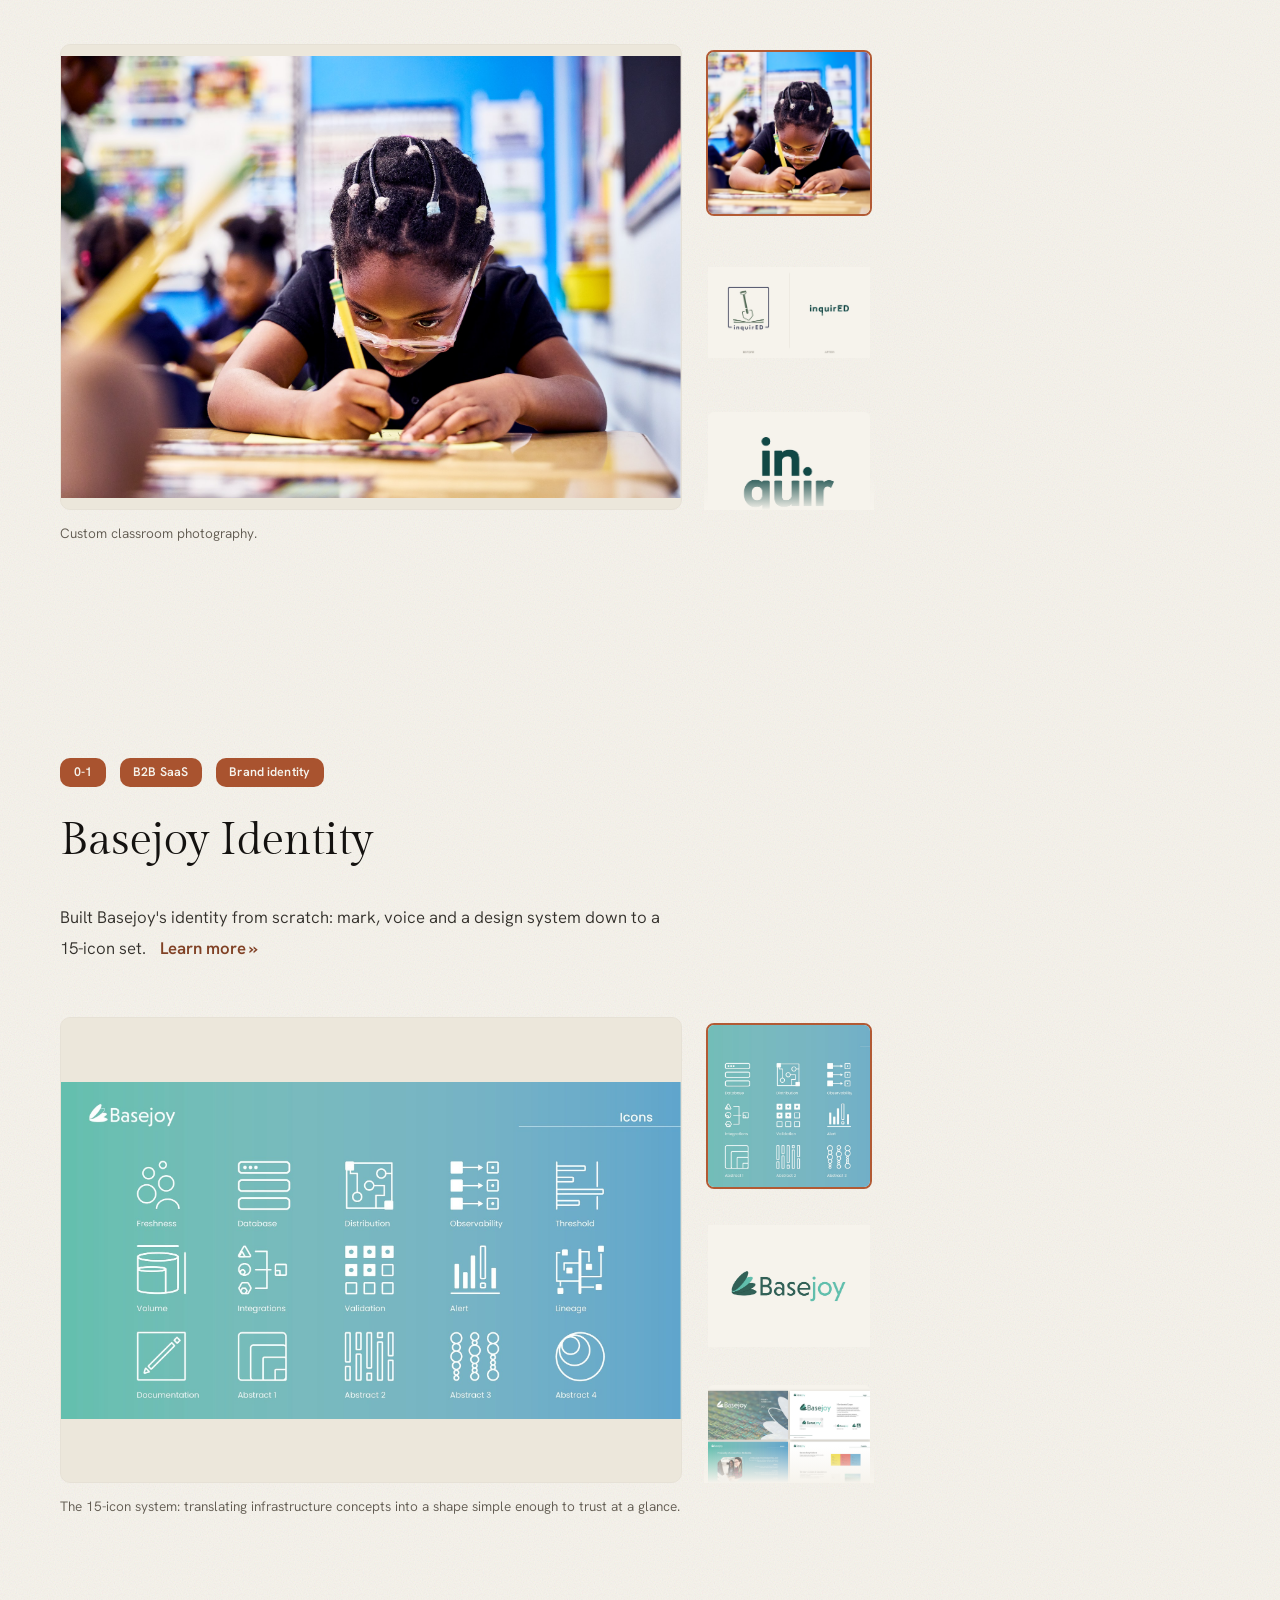
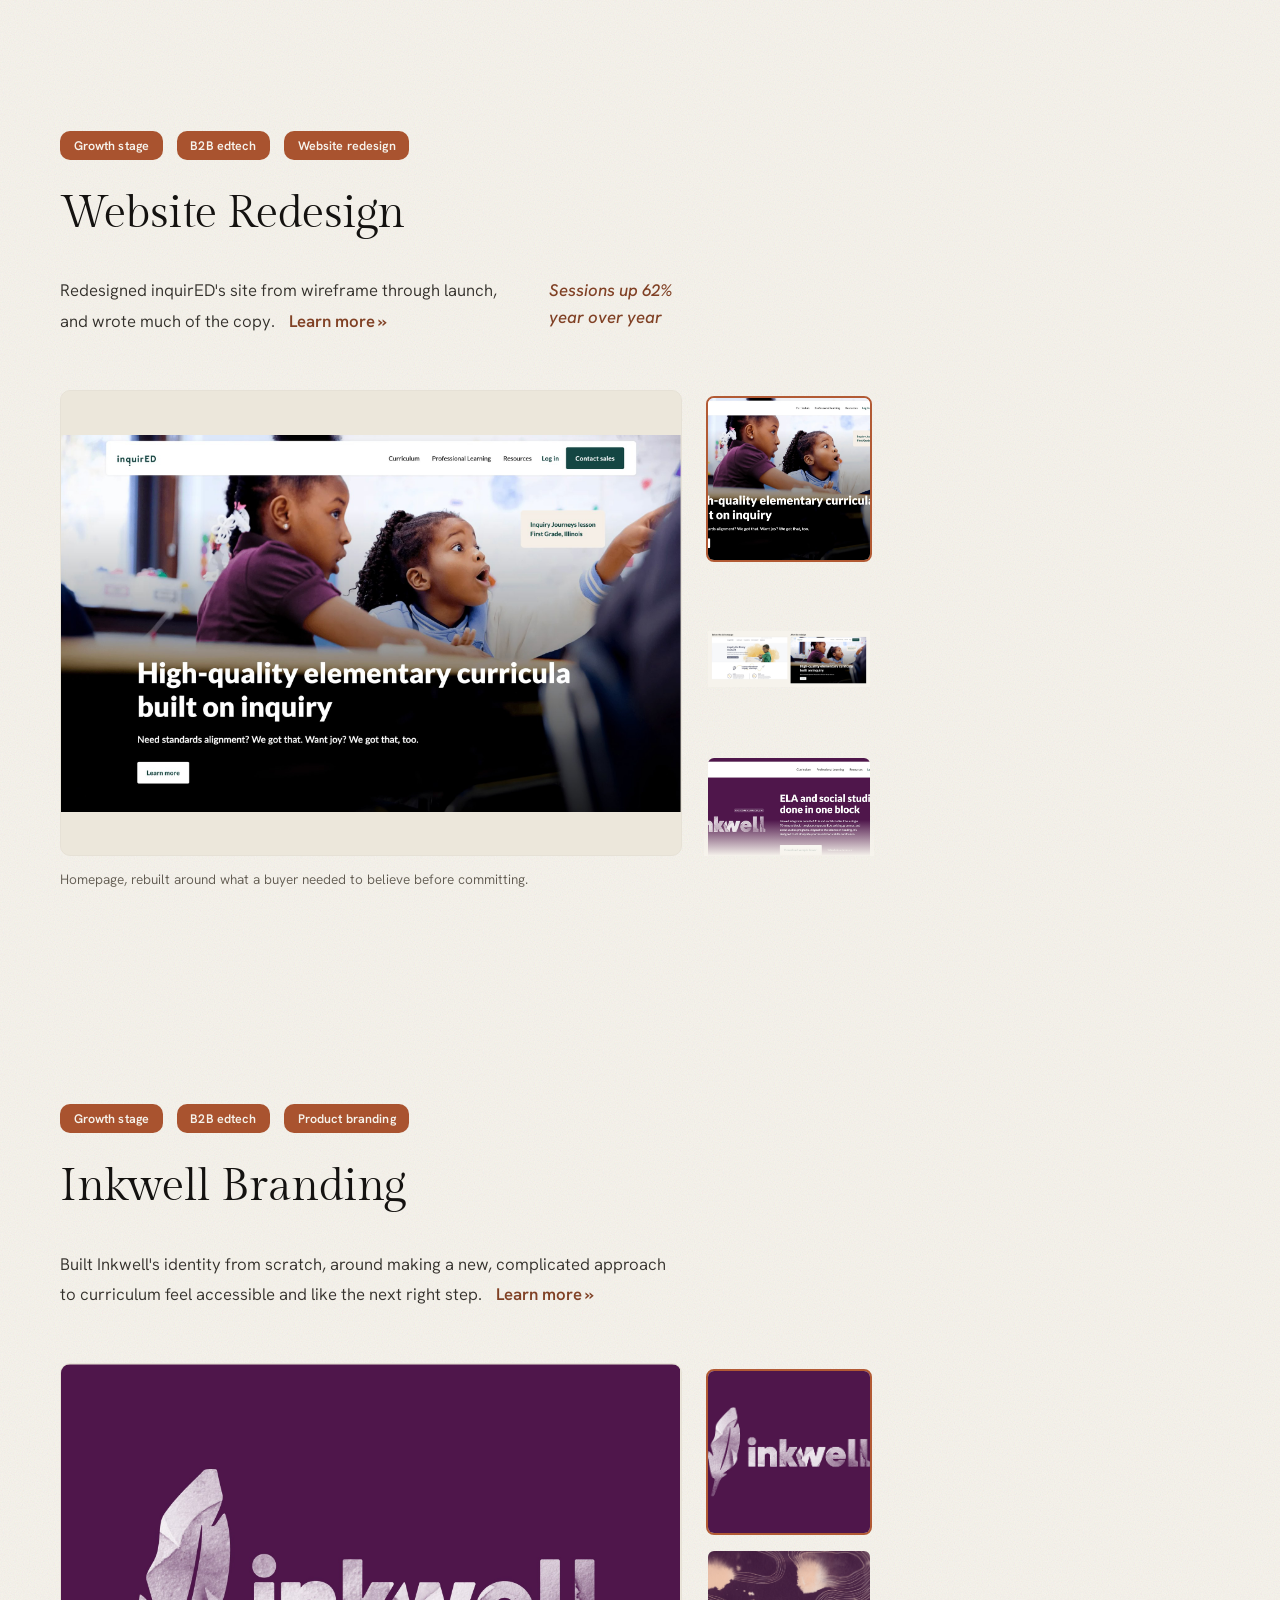
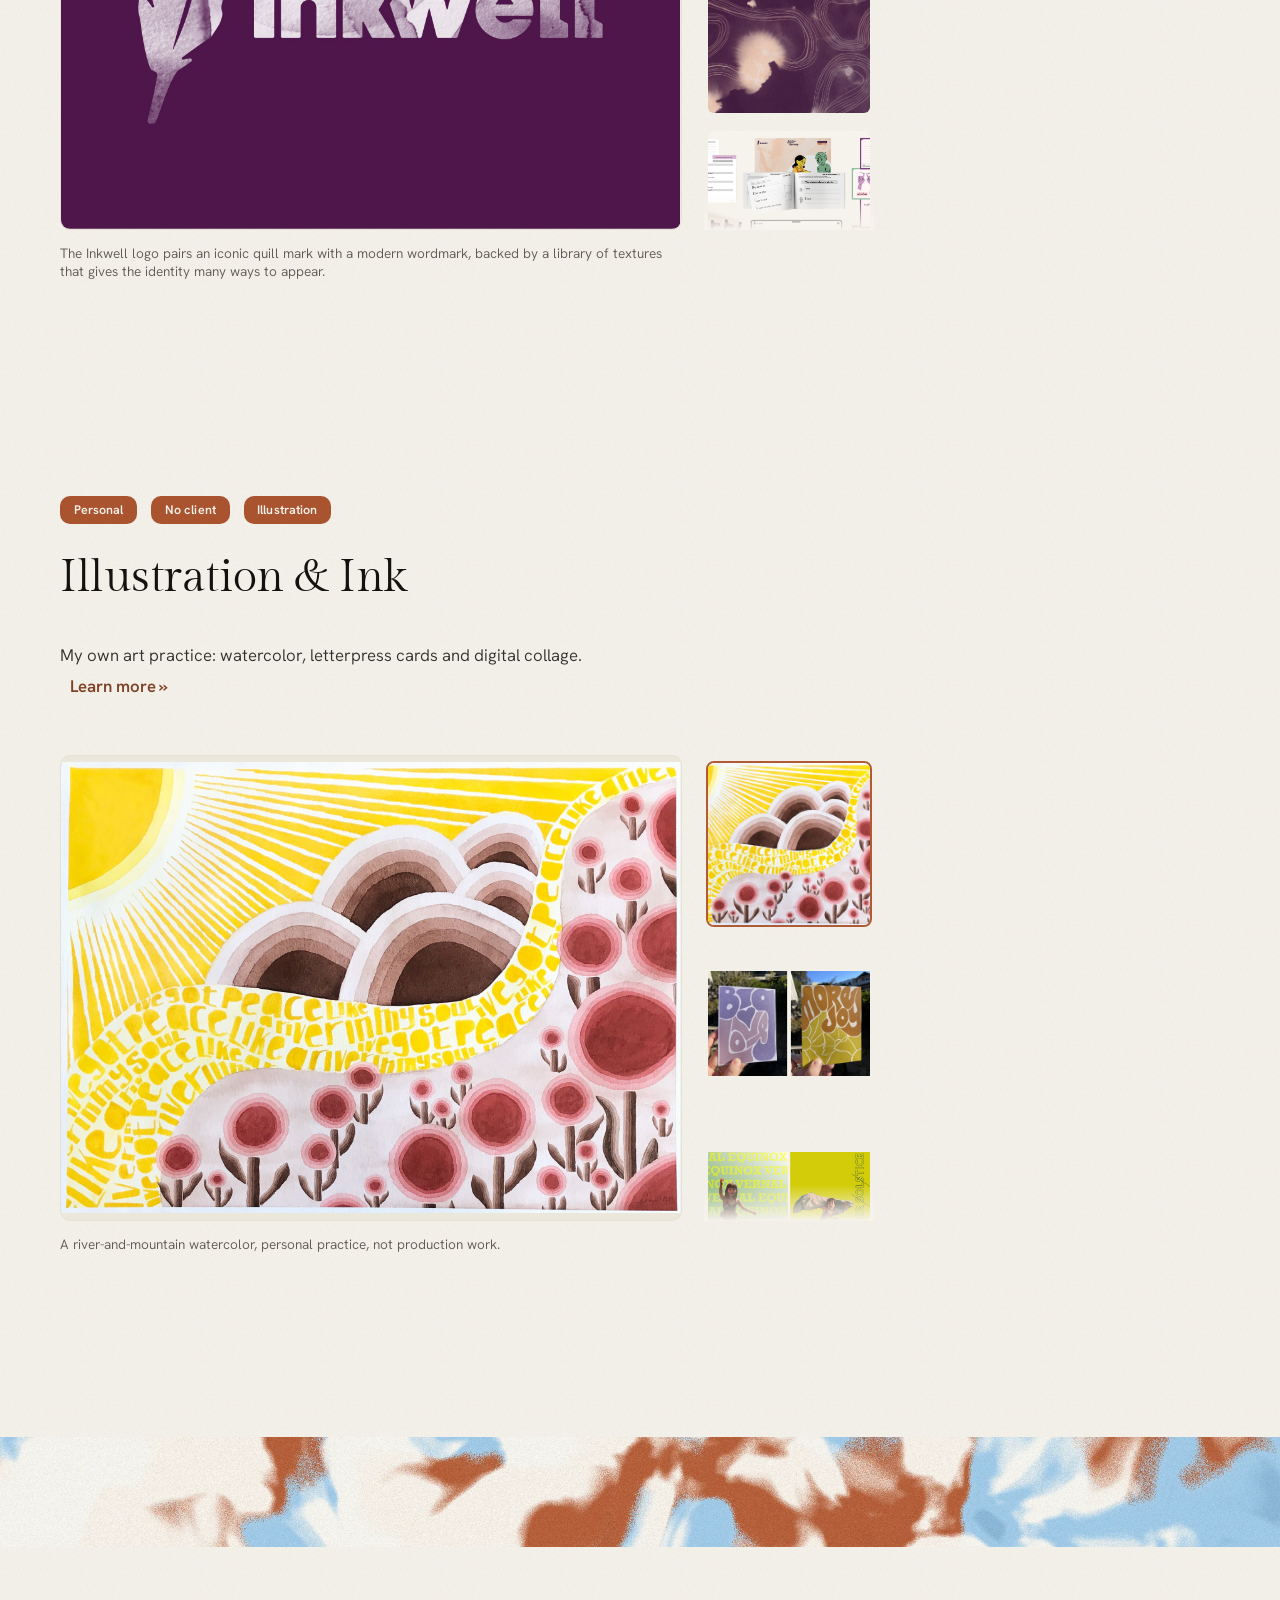
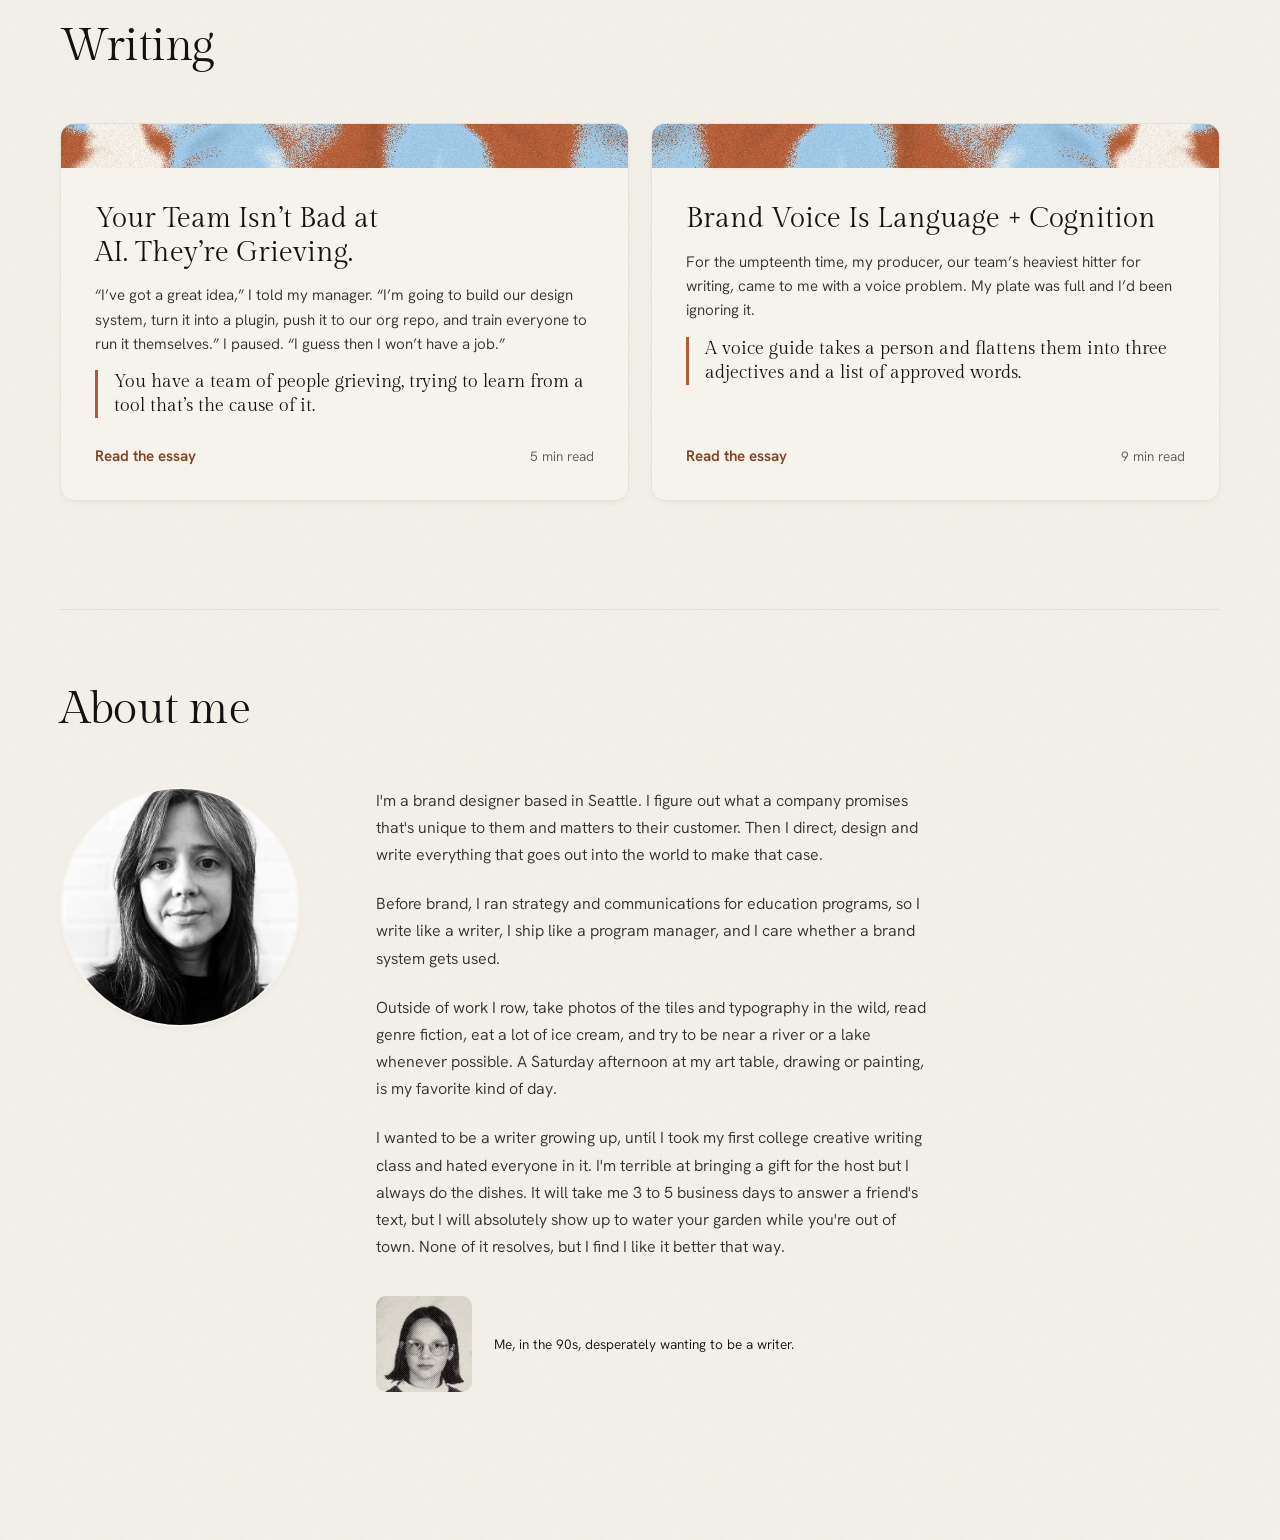
==== commit 357b163f: "AI work: no Learn more, captions only where a photo needs a credit Co-Authored-By: Claude Sonnet 5.5" ====
--- a/index.html
+++ b/index.html
@@ -676,7 +676,7 @@
 .ai-lb-x:focus-visible, .ai-lb-nav:focus-visible{outline:2px solid #F6F3EC; outline-offset:3px;}
 .ai-lb-stage{display:grid; grid-template-columns:44px minmax(0,1fr) 44px; gap:8px; align-items:center; min-height:0;}
 .ai-lb-stage figure{margin:0; height:100%; min-height:0; display:grid; place-items:center;}
-.ai-lb-stage img{max-height:calc(100dvh - 150px); max-width:100%; border-radius:8px; display:block;}
+.ai-lb-stage img{max-height:calc(100dvh - 200px); max-width:100%; border-radius:8px; display:block;}
 .ai-lb-bottom{display:flex; flex-direction:column; align-items:center; gap:6px; text-align:center; font-size:.9rem; font-family:var(--font-sans);}
 .ai-lb-bottom p{margin:0; max-width:62ch;}
 #aiLbCount{font-size:.8rem; color:#A8A294; font-variant-numeric:tabular-nums;}
@@ -729,36 +729,6 @@
 
     <div class="title-row">
       <h2 class="reveal pt">AI Work</h2>
-    </div>
-  </div>
-
-  <div class="teaser-wrap wide-card teaser reveal">
-    <div class="teaser-row">
-      <p class="teaser">
-      
-      <button class="learn-more" id="toggle-1" aria-expanded="false" aria-controls="expand-panel-1">Learn more<span class="sr-only"> about AI Work</span><span aria-hidden="true"> &raquo;</span></button>
-    </p>
-      
-    </div>
-    <div class="expand" id="expand-panel-1" inert>
-      <div class="glass-card">
-        <button class="close-x" id="collapseCaret-1" aria-label="Collapse">
-            <svg viewBox="0 0 24 24" fill="none" stroke="currentColor" stroke-width="2" stroke-linecap="round" stroke-linejoin="round"><line x1="18" y1="6" x2="6" y2="18"></line><line x1="6" y1="6" x2="18" y2="18"></line></svg>
-          </button>
-        <div class="expand-inner">
-          <p class="full-text">
-            Two carousels from my work with ai. In the first, I built lenses and cards that push ai past the mean and toward design it would not reach on its own. In the second, I keep our brand design system in a repo that Claude Code edits and syncs, so a colleague who is not a designer can make a good document, and her next one comes out a little better.
-          </p>
-          <div class="skills-block">
-            <h3>Details</h3>
-            <dl class="details"><dt>Context</dt><dd>Personal projects and my day job</dd><dt>Role</dt><dd>Concept, system design and slide design</dd></dl>
-          </div>
-          <div class="credits-block">
-            <h3>Credits</h3>
-            <ul class="credit-list"><li><span class="cr-role">Art direction and design</span> Elizabeth Maki</li><li><span class="cr-role">Photography</span> Ahmet Olcum, Museums of History New South Wales</li><li><span class="cr-role">Painting</span> Giuseppe Pietro Bagetti, public domain</li><li>Photos via Unsplash</li></ul>
-          </div>
-        </div>
-      </div>
     </div>
   </div>
 
@@ -1361,7 +1331,7 @@
 initGallery(document.getElementById('gallery-6'), GALLERY_6);
 initExpand(document.getElementById('section-6').querySelector('.teaser-wrap'));
 
-const AI_DECKS = [{"id": "c1", "title": "Teaching My AI to Be Creative", "slides": [{"src": "img/08-ai-work-01.jpg", "cap": "My (maybe fruitless) attempt to teach my ai to be creative.", "alt": "Carousel cover reading: My (maybe fruitless) attempt to teach my ai to be creative, over a grainy rust and sky ground"}, {"src": "img/08-ai-work-02.jpg", "cap": "The question I asked, the list the ai came back with, and why that list was not enough.", "alt": "A chat excerpt: a question about exploring within rules, the ai's list of layout options, and the author's reply"}, {"src": "img/08-ai-work-03.jpg", "cap": "What people had already built, and where I wanted to go further.", "alt": "A list of four existing approaches to ai creativity, and three things the author wanted to add"}, {"src": "img/08-ai-work-04.jpg", "cap": "Two ways I get ai to stop going to the same well: a lens and a card.", "alt": "Slide defining a lens and a card, each beside a bar of grainy rust and sky"}, {"src": "img/08-ai-work-05.jpg", "cap": "A lens applies another field's approach to your design.", "alt": "A camera lens ring over a painting of a chandelier, in rust and sky tones"}, {"src": "img/08-ai-work-06.jpg", "cap": "Lenses: six of the 324, shown as layout sketches.", "alt": "Six layout sketches, each labeled with a lens such as Pilot, Electrician and Surgeon"}, {"src": "img/08-ai-work-07.jpg", "cap": "A card forces a different choice, even when it seems wrong.", "alt": "Hands playing cards around a table, in rust and sky tones"}, {"src": "img/08-ai-work-08.jpg", "cap": "Cards: four of the 103. Every idea gets one lens and one card, drawn at random.", "alt": "Four cards, each a rule for how a design gets made"}, {"src": "img/08-ai-work-09.jpg", "cap": "One public paper laid out by rules, then by a lens and a card.", "alt": "A research paper laid out in two ways: a plain page, and a dark page designed with a lens and a card"}]}, {"id": "c2", "title": "Brand System Carousel", "slides": [{"src": "img/09-brand-system-01.jpg", "cap": "People at my company have always been stoked about our brand, but now it's starting to feel like their own.", "alt": "A Slack exchange in which a colleague says the new set-up is life changing"}, {"src": "img/09-brand-system-02.jpg", "cap": "How I got to \"life-changing\": four steps, starting with a PM who needed a doc.", "alt": "Four steps in text, from a colleague needing a document to staying in the loop while she worked"}, {"src": "img/09-brand-system-03.jpg", "cap": "What's under the hood: every change is made in the repo, and Claude Code syncs it out.", "alt": "A diagram of a brand design system repo feeding Claude Design and marketing plugin skills, which produce the output"}, {"src": "img/09-brand-system-04.jpg", "cap": "A little better every time: how a stuck moment becomes a fix to the system.", "alt": "A loop from a colleague getting stuck to a fix pushed to the design system"}, {"src": "img/09-brand-system-05.jpg", "cap": "If ai is making people feel like they own the brand too, yes please.", "alt": "Closing statements in serif type over a grainy rust and marigold ground"}]}];
+const AI_DECKS = [{"id": "c1", "title": "Teaching My AI to Be Creative", "slides": [{"src": "img/08-ai-work-01.jpg", "cap": "", "alt": "Carousel cover reading: My (maybe fruitless) attempt to teach my ai to be creative, over a grainy rust and sky ground"}, {"src": "img/08-ai-work-02.jpg", "cap": "", "alt": "A chat excerpt: a question about exploring within rules, the ai's list of layout options, and the author's reply"}, {"src": "img/08-ai-work-03.jpg", "cap": "", "alt": "A list of four existing approaches to ai creativity, and three things the author wanted to add"}, {"src": "img/08-ai-work-04.jpg", "cap": "", "alt": "Slide defining a lens and a card, each beside a bar of grainy rust and sky"}, {"src": "img/08-ai-work-05.jpg", "cap": "Photo: Ahmet Olcum on Unsplash. Painting: Giuseppe Pietro Bagetti, public domain.", "alt": "A camera lens ring over a painting of a chandelier, in rust and sky tones"}, {"src": "img/08-ai-work-06.jpg", "cap": "", "alt": "Six layout sketches, each labeled with a lens such as Pilot, Electrician and Surgeon"}, {"src": "img/08-ai-work-07.jpg", "cap": "Photo: Museums of History New South Wales on Unsplash.", "alt": "Hands playing cards around a table, in rust and sky tones"}, {"src": "img/08-ai-work-08.jpg", "cap": "", "alt": "Four cards, each a rule for how a design gets made"}, {"src": "img/08-ai-work-09.jpg", "cap": "", "alt": "A research paper laid out in two ways: a plain page, and a dark page designed with a lens and a card"}]}, {"id": "c2", "title": "Brand System Carousel", "slides": [{"src": "img/09-brand-system-01.jpg", "cap": "", "alt": "A Slack exchange in which a colleague says the new set-up is life changing"}, {"src": "img/09-brand-system-02.jpg", "cap": "", "alt": "Four steps in text, from a colleague needing a document to staying in the loop while she worked"}, {"src": "img/09-brand-system-03.jpg", "cap": "", "alt": "A diagram of a brand design system repo feeding Claude Design and marketing plugin skills, which produce the output"}, {"src": "img/09-brand-system-04.jpg", "cap": "", "alt": "A loop from a colleague getting stuck to a fix pushed to the design system"}, {"src": "img/09-brand-system-05.jpg", "cap": "", "alt": "Closing statements in serif type over a grainy rust and marigold ground"}]}];
 function initAiWork(root){
   const tabs = root.querySelector('.ai-tabs'), strip = root.querySelector('.ai-strip');
   const lb = document.getElementById('aiLb');
@@ -1371,7 +1341,7 @@
     const d = AI_DECKS[cur.d], sl = d.slides[cur.i];
     document.getElementById('aiLbTitle').textContent = d.title;
     const img = document.getElementById('aiLbImg'); img.src = sl.src; img.alt = sl.alt;
-    document.getElementById('aiLbCap').textContent = sl.cap;
+    const capEl = document.getElementById('aiLbCap'); capEl.textContent = sl.cap; capEl.hidden = !sl.cap;
     document.getElementById('aiLbCount').textContent = d.slides.length > 1 ? (cur.i + 1) + ' of ' + d.slides.length : '1 slide';
     document.getElementById('aiLbPrev').disabled = cur.i === 0;
     document.getElementById('aiLbNext').disabled = cur.i === d.slides.length - 1;
@@ -1391,7 +1361,7 @@
     const d = AI_DECKS[deck];
     strip.replaceChildren(...d.slides.map((sl, i) => {
       const b = document.createElement('button'); b.type = 'button'; b.className = 'ai-slide';
-      b.setAttribute('aria-label', 'Open slide ' + (i + 1) + ' of ' + d.slides.length + ': ' + sl.cap);
+      b.setAttribute('aria-label', 'Open slide ' + (i + 1) + ' of ' + d.slides.length + ': ' + sl.alt);
       const im = document.createElement('img'); im.src = sl.src; im.alt = ''; b.appendChild(im);
       b.onclick = () => openLb(deck, i, b); return b;
     }));
@@ -1412,7 +1382,6 @@
   renderStrip();
 }
 initAiWork(document.getElementById('gallery-1'));
-initExpand(document.getElementById('section-1').querySelector('.teaser-wrap'));
 
 const topnavEl = document.querySelector('.topnav');
 const navToggle = document.getElementById('navToggle');
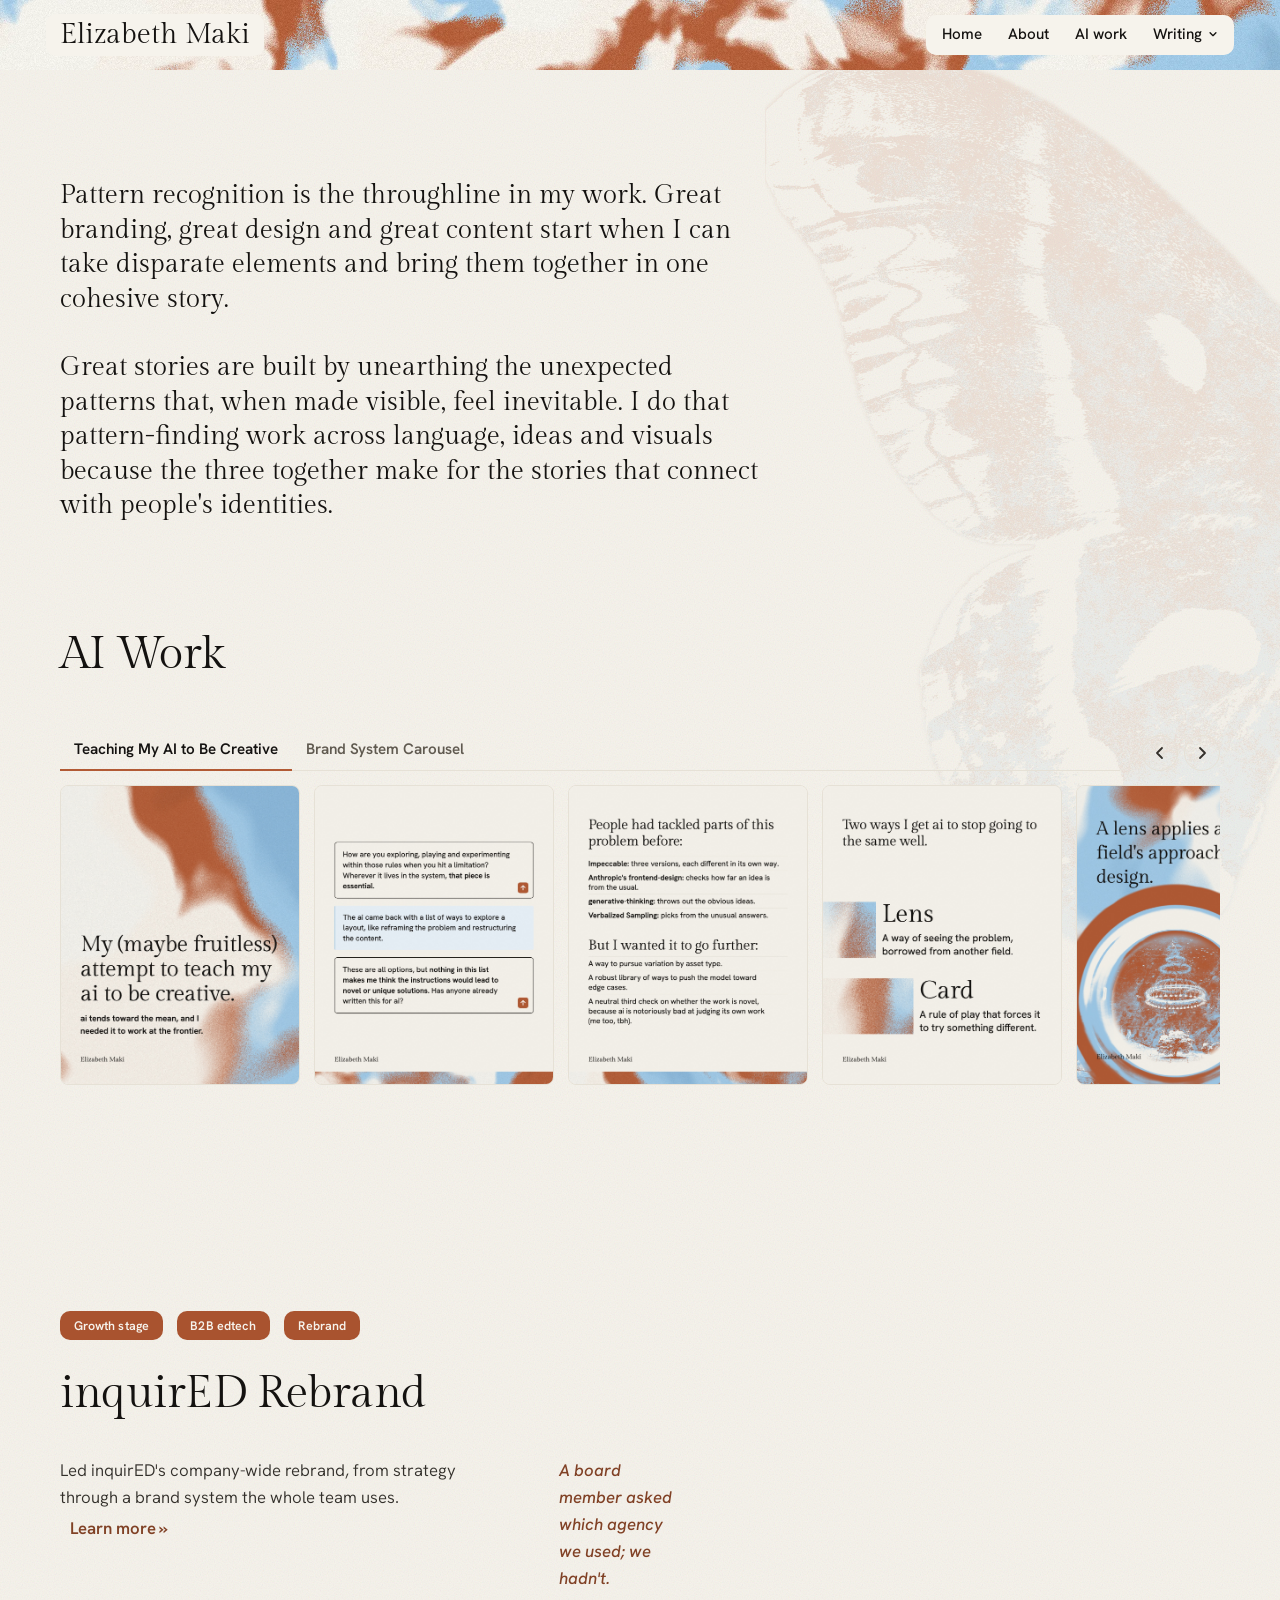
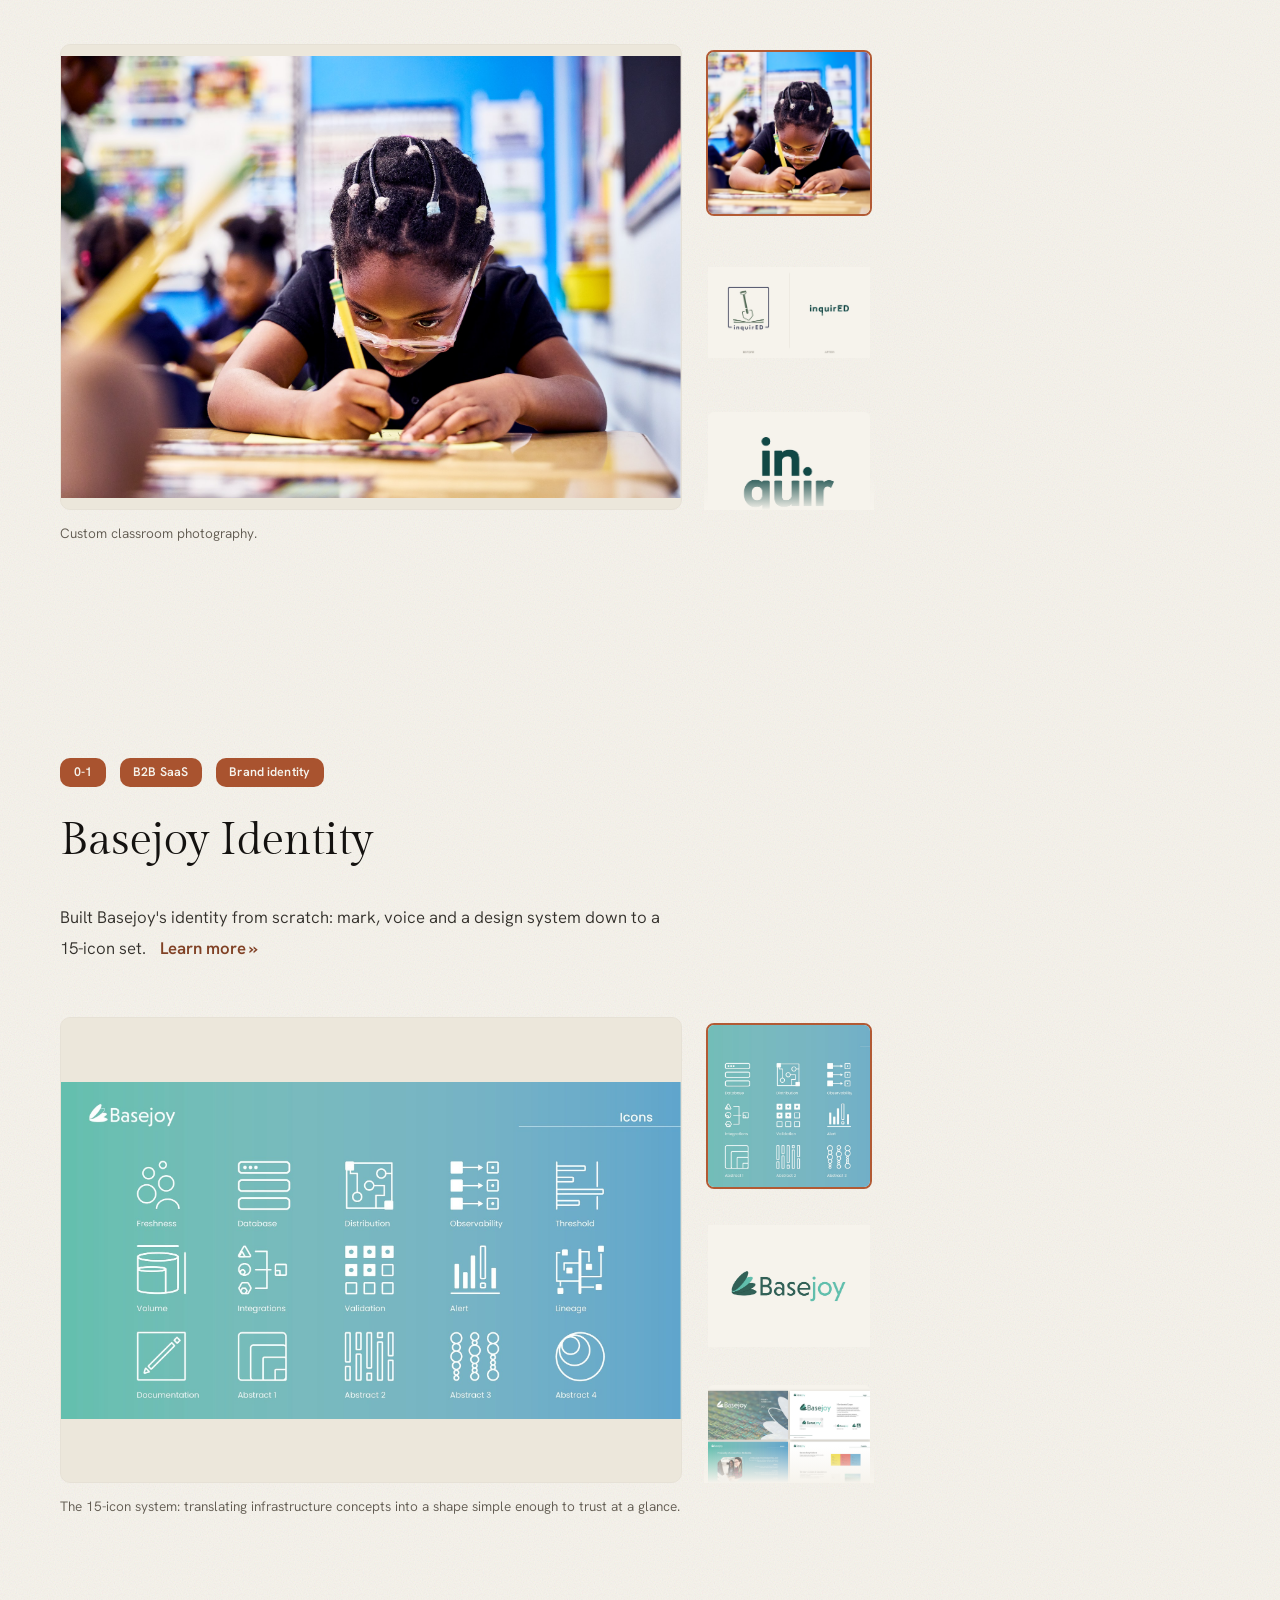
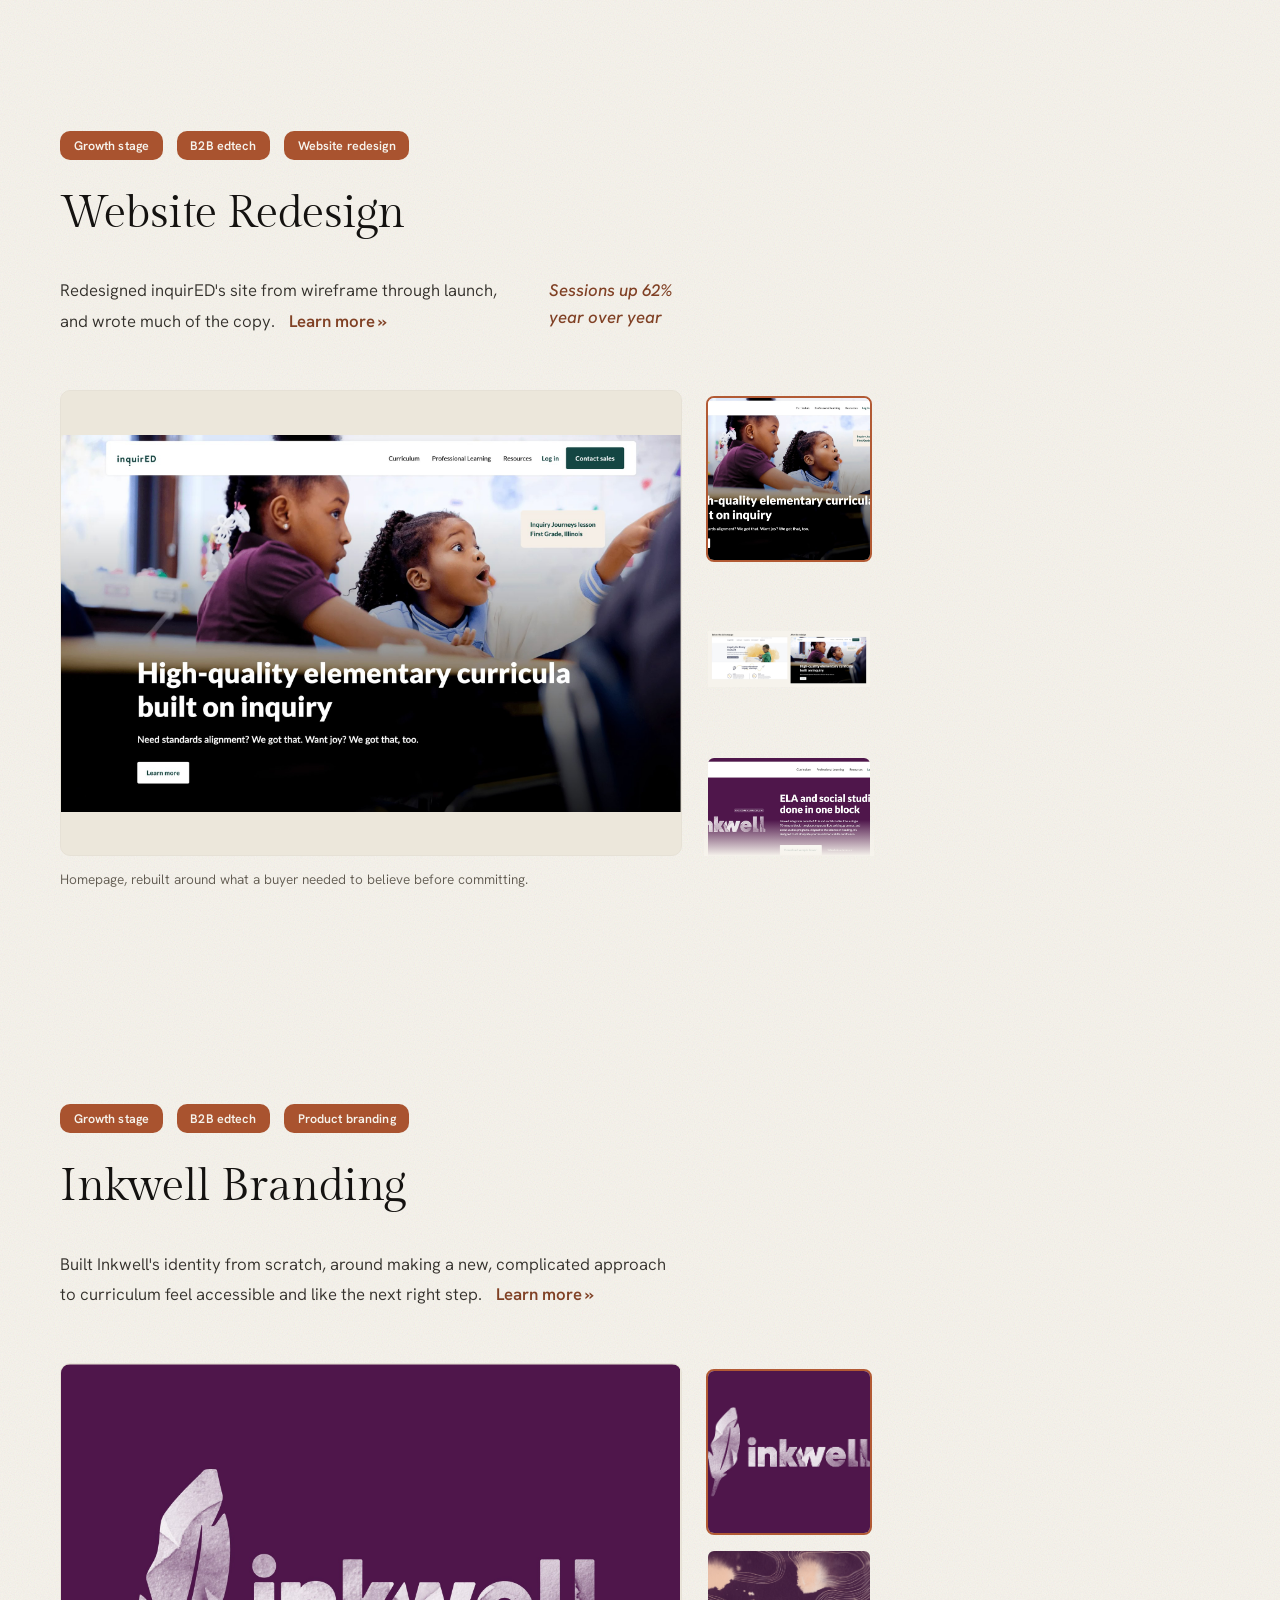
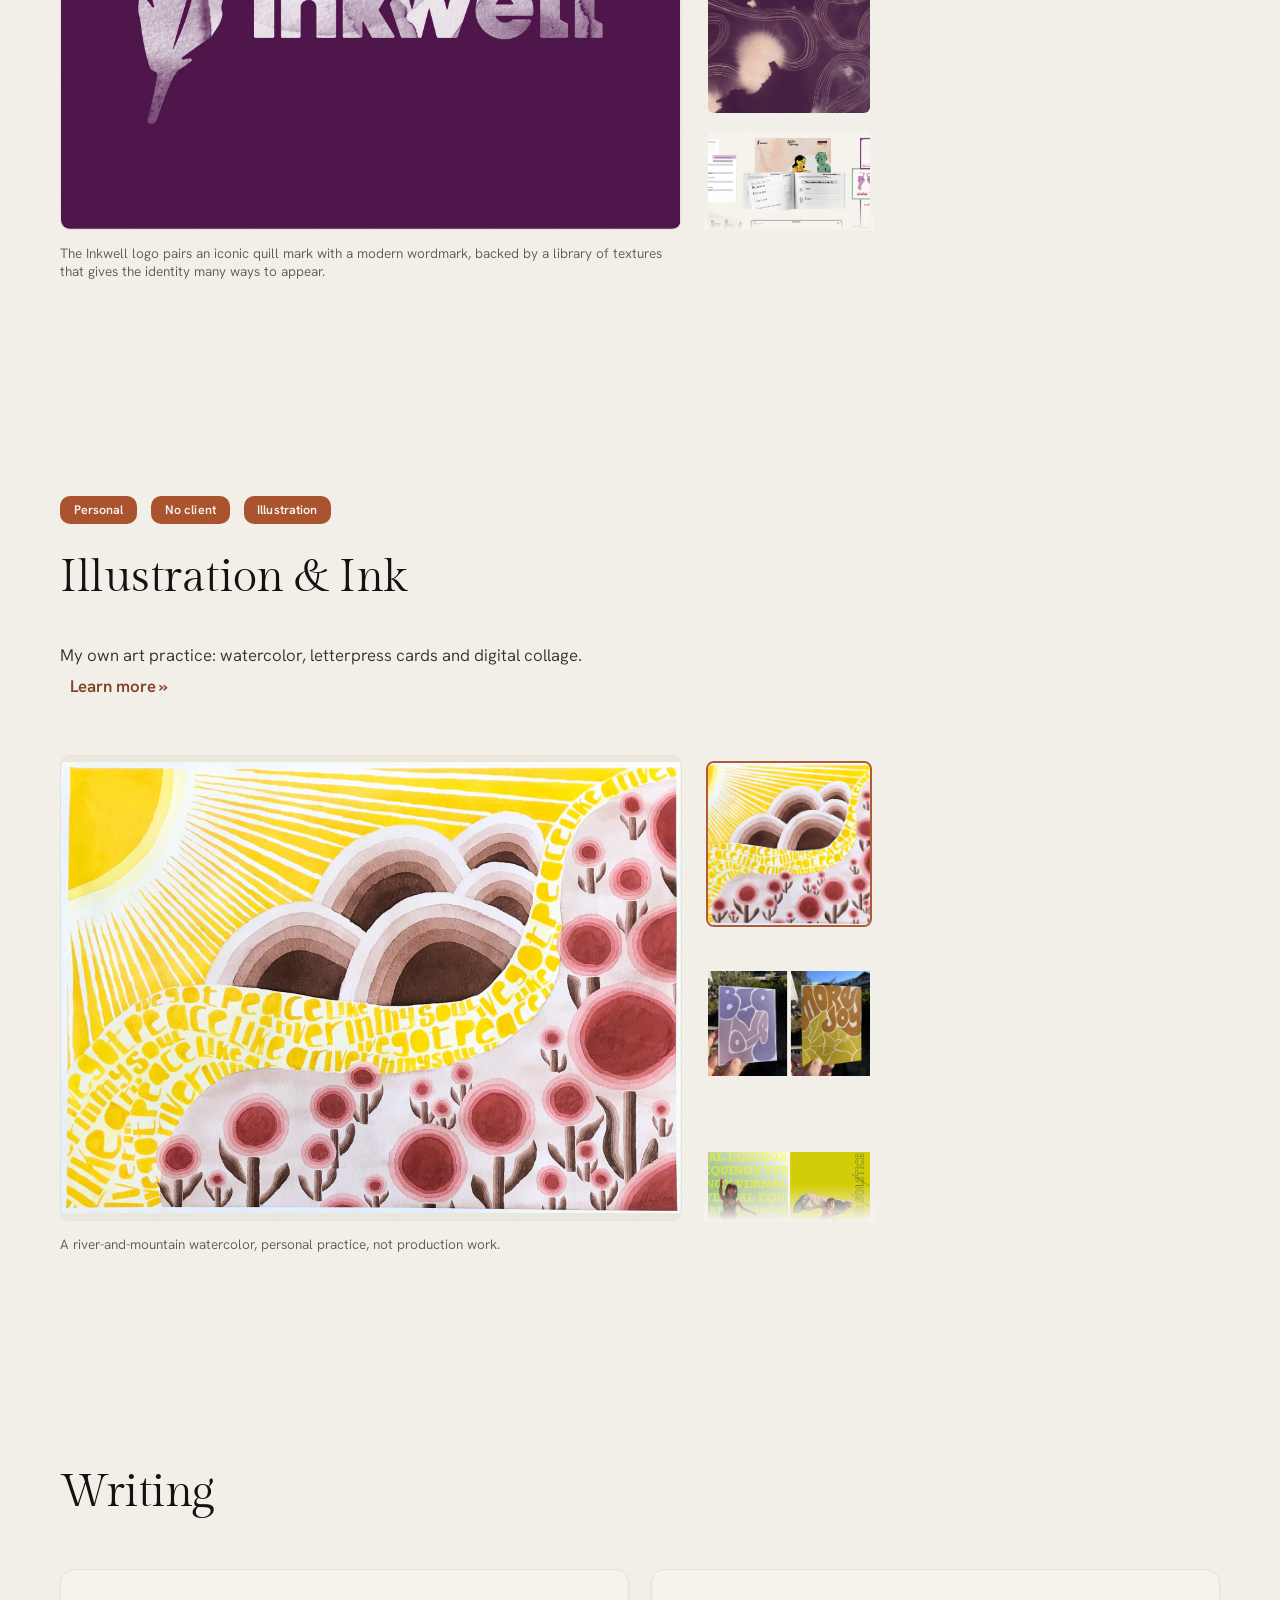
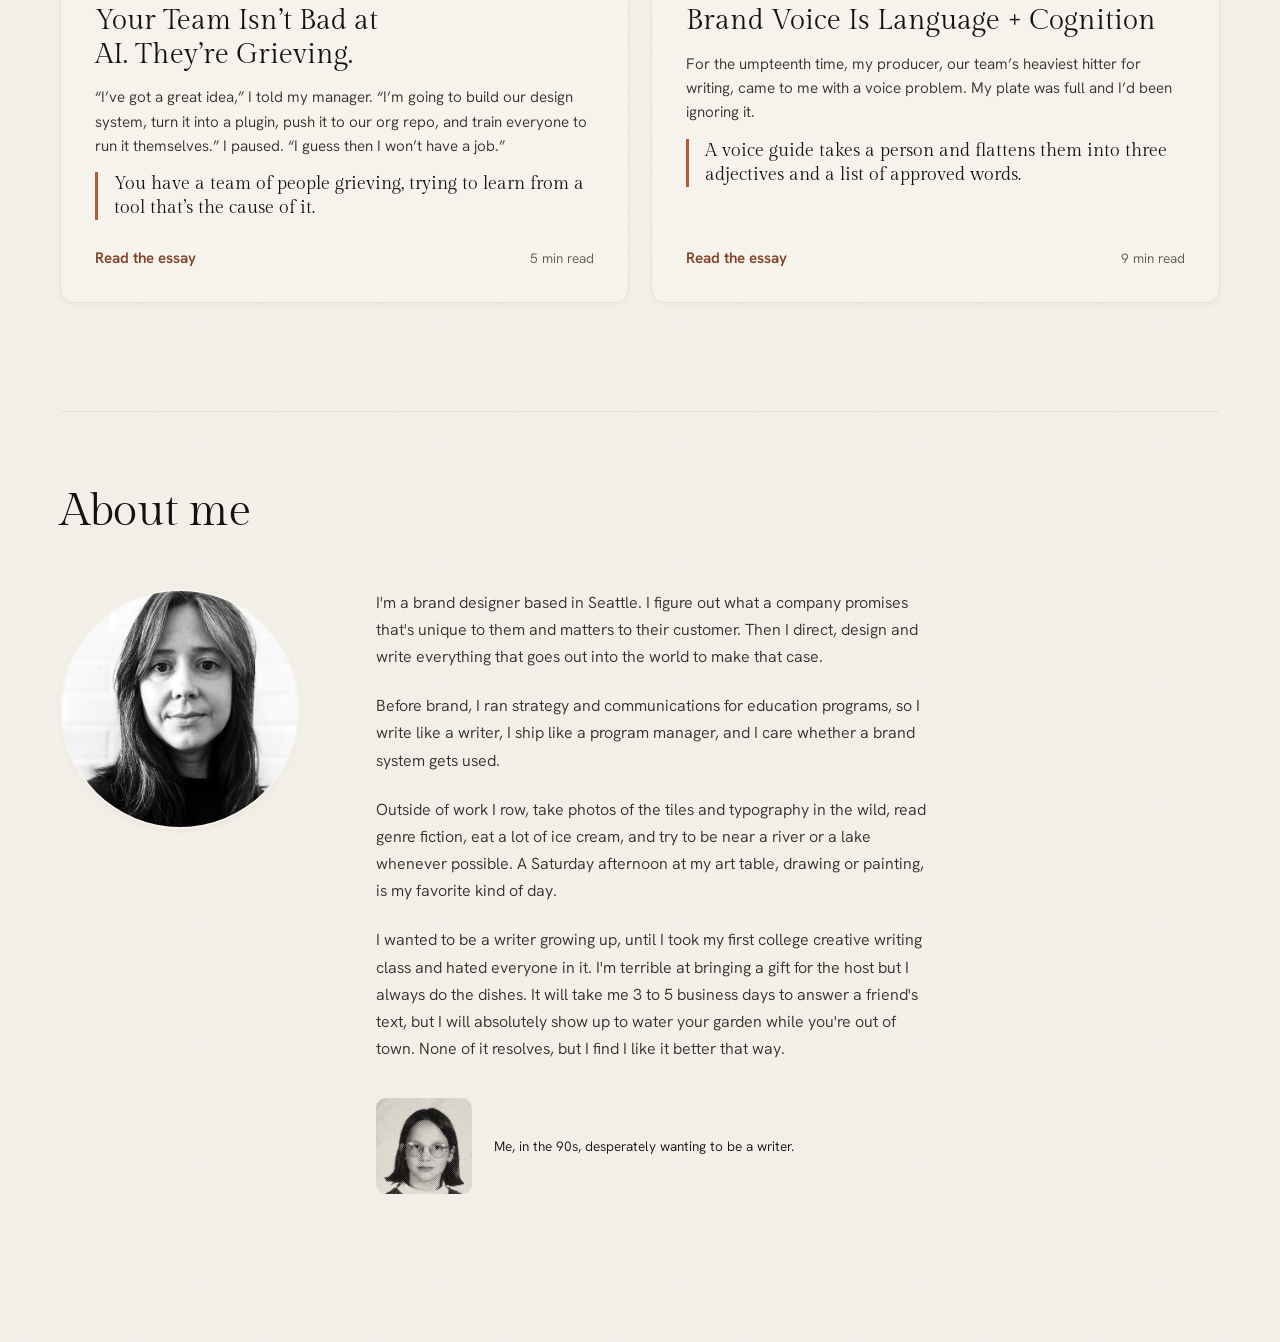
==== commit 40675035: "Writing: cut the texture strip and the card bands Co-Authored-By: Claude Sonnet 5.5 <noreply@anthrop" ====
--- a/index.html
+++ b/index.html
@@ -686,11 +686,8 @@
   .ai-lb-nav{display:none;}
 }
 
-.writing-strip{height:110px; margin-top:var(--space-6); background:var(--surface) url(img/writing-strip.webp) center / cover no-repeat;}
-#writing .section-scroll{padding-top:var(--space-6);}
 .writing-cards{display:grid; grid-template-columns:repeat(2,minmax(0,1fr)); gap:var(--space-3);}
 .writing-card{display:flex; flex-direction:column; text-decoration:none; color:inherit; min-width:0; background:var(--bone); border:1px solid var(--surface-border); border-radius:14px; overflow:hidden; box-shadow:var(--shadow-card);}
-.wc-band{display:block; height:44px; background-size:cover; background-position:center;}
 .wc-body{display:flex; flex-direction:column; gap:var(--space-2); padding:var(--space-4); flex:1 1 auto;}
 .writing-card h3{margin:0; font-family:var(--font-display); font-weight:400; font-size:clamp(1.4rem,2.6vw,1.75rem); line-height:1.2; color:var(--ink); text-wrap:balance;}
 .wc-open{margin:0; font-size:.95rem; line-height:1.6; color:var(--text); display:-webkit-box; -webkit-line-clamp:5; -webkit-box-orient:vertical; overflow:hidden;}
@@ -701,7 +698,7 @@
 .writing-card:hover{border-color:var(--rust);}
 .writing-card:hover .wc-go{text-decoration:underline; text-underline-offset:4px;}
 .writing-card:focus-visible{outline:2px solid var(--rust); outline-offset:3px;}
-@media (max-width:900px){.writing-cards{grid-template-columns:1fr;} .writing-strip{margin-top:var(--space-5); height:80px;}}
+@media (max-width:900px){.writing-cards{grid-template-columns:1fr;}}
 
 h1, h2.pt{font-size:clamp(2.6rem, 3.5vw, 3.6rem);}
 .section-scroll{padding-bottom:var(--space-7); gap:var(--space-5);}
@@ -1035,17 +1032,14 @@
     </div>
 </div>
 
-<div class="writing-strip" aria-hidden="true"></div>
 <div class="section" id="writing">
   <div class="section-scroll" id="writing-scroll">
     <div class="header-block"><h2 class="reveal pt">Writing</h2></div>
     <div class="writing-cards">
       <a class="writing-card" href="your-team-isnt-bad-at-ai-its-grieving/">
-        <span class="wc-band" style="background-image:url(img/writing-band-1.webp)" aria-hidden="true"></span>
         <div class="wc-body"><h3>Your Team Isn’t Bad at AI. They’re Grieving.</h3><p class="wc-open">“I’ve got a great idea,” I told my manager. “I’m going to build our design system, turn it into a plugin, push it to our org repo, and train everyone to run it themselves.” I paused. “I guess then I won’t have a job.”</p><p class="wc-pull">You have a team of people grieving, trying to learn from a tool that’s the cause of it.</p><div class="wc-foot"><span class="wc-go">Read the essay</span><span class="wc-read">5 min read</span></div></div>
       </a>
       <a class="writing-card" href="brand-voice-is-language-cognition/">
-        <span class="wc-band" style="background-image:url(img/writing-band-2.webp)" aria-hidden="true"></span>
         <div class="wc-body"><h3>Brand Voice Is Language + Cognition</h3><p class="wc-open">For the umpteenth time, my producer, our team’s heaviest hitter for writing, came to me with a voice problem. My plate was full and I’d been ignoring it.</p><p class="wc-pull">A voice guide takes a person and flattens them into three adjectives and a list of approved words.</p><div class="wc-foot"><span class="wc-go">Read the essay</span><span class="wc-read">9 min read</span></div></div>
       </a>
     </div>
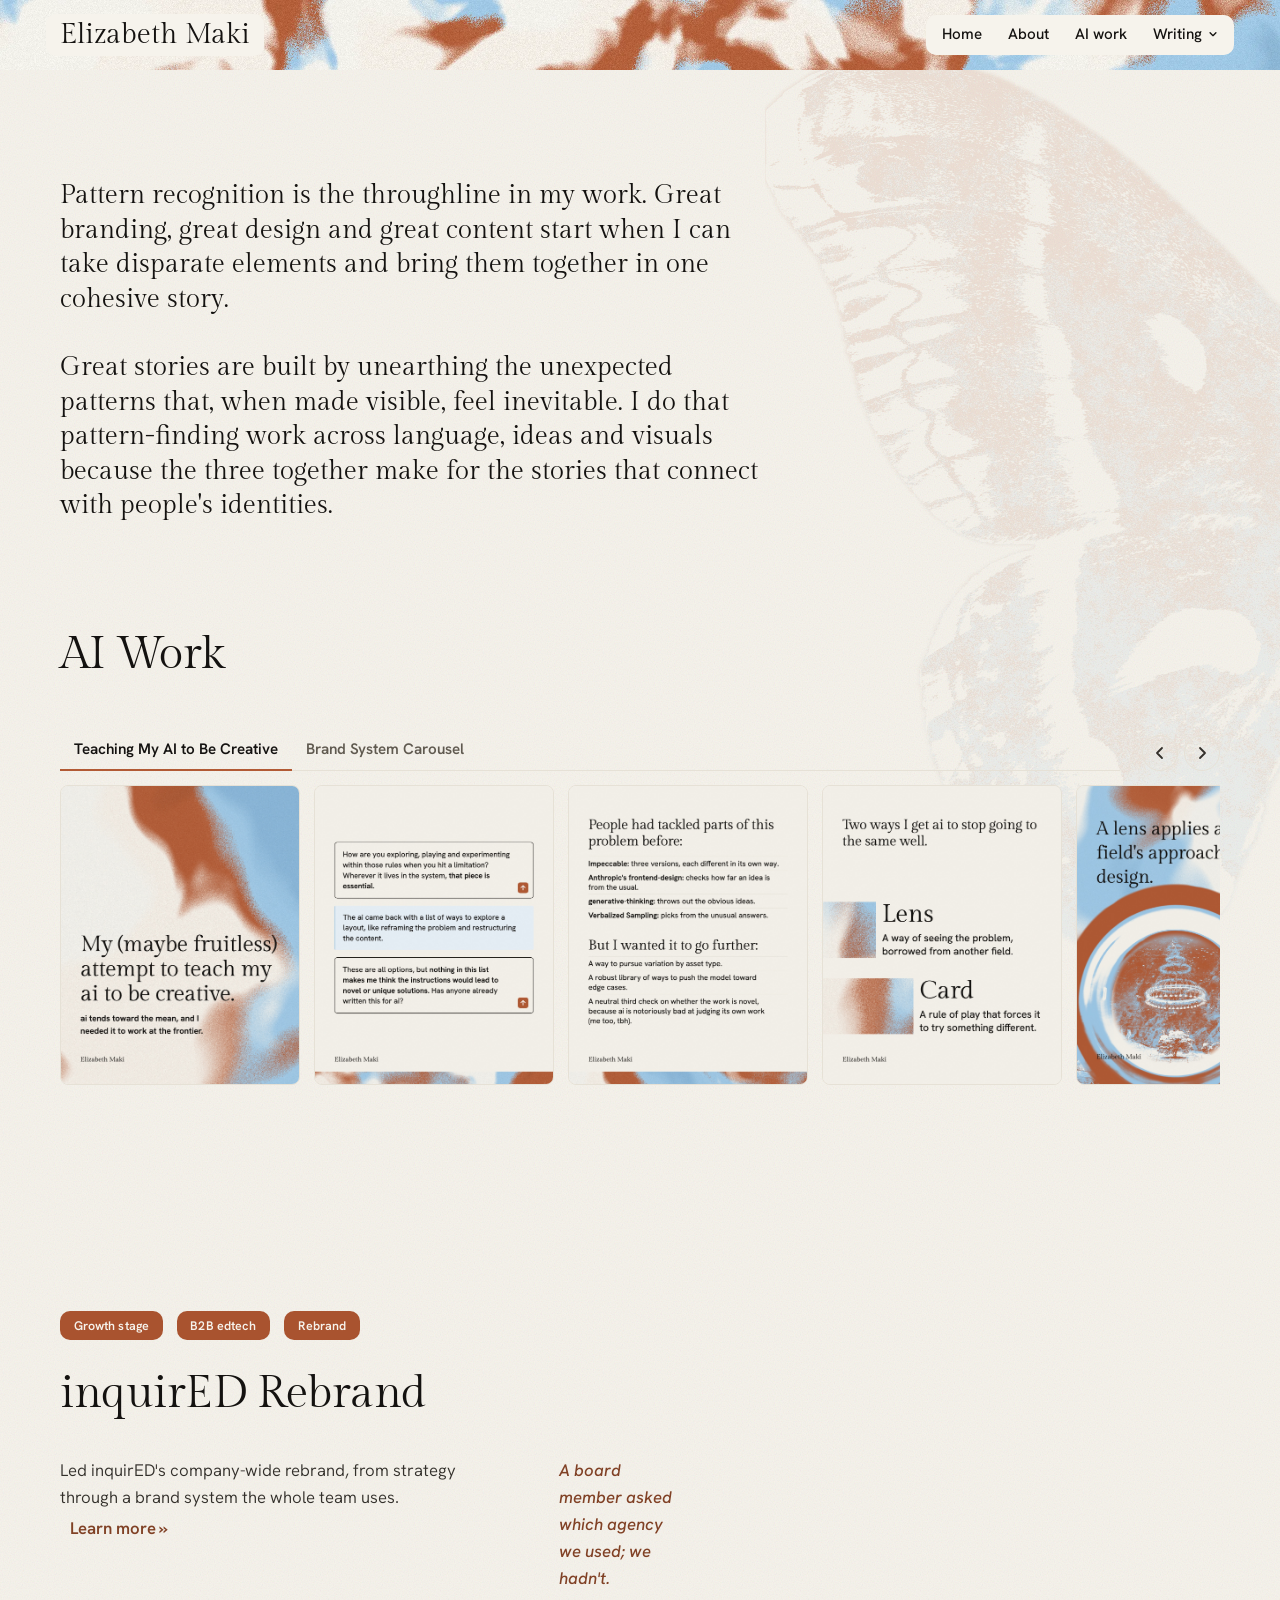
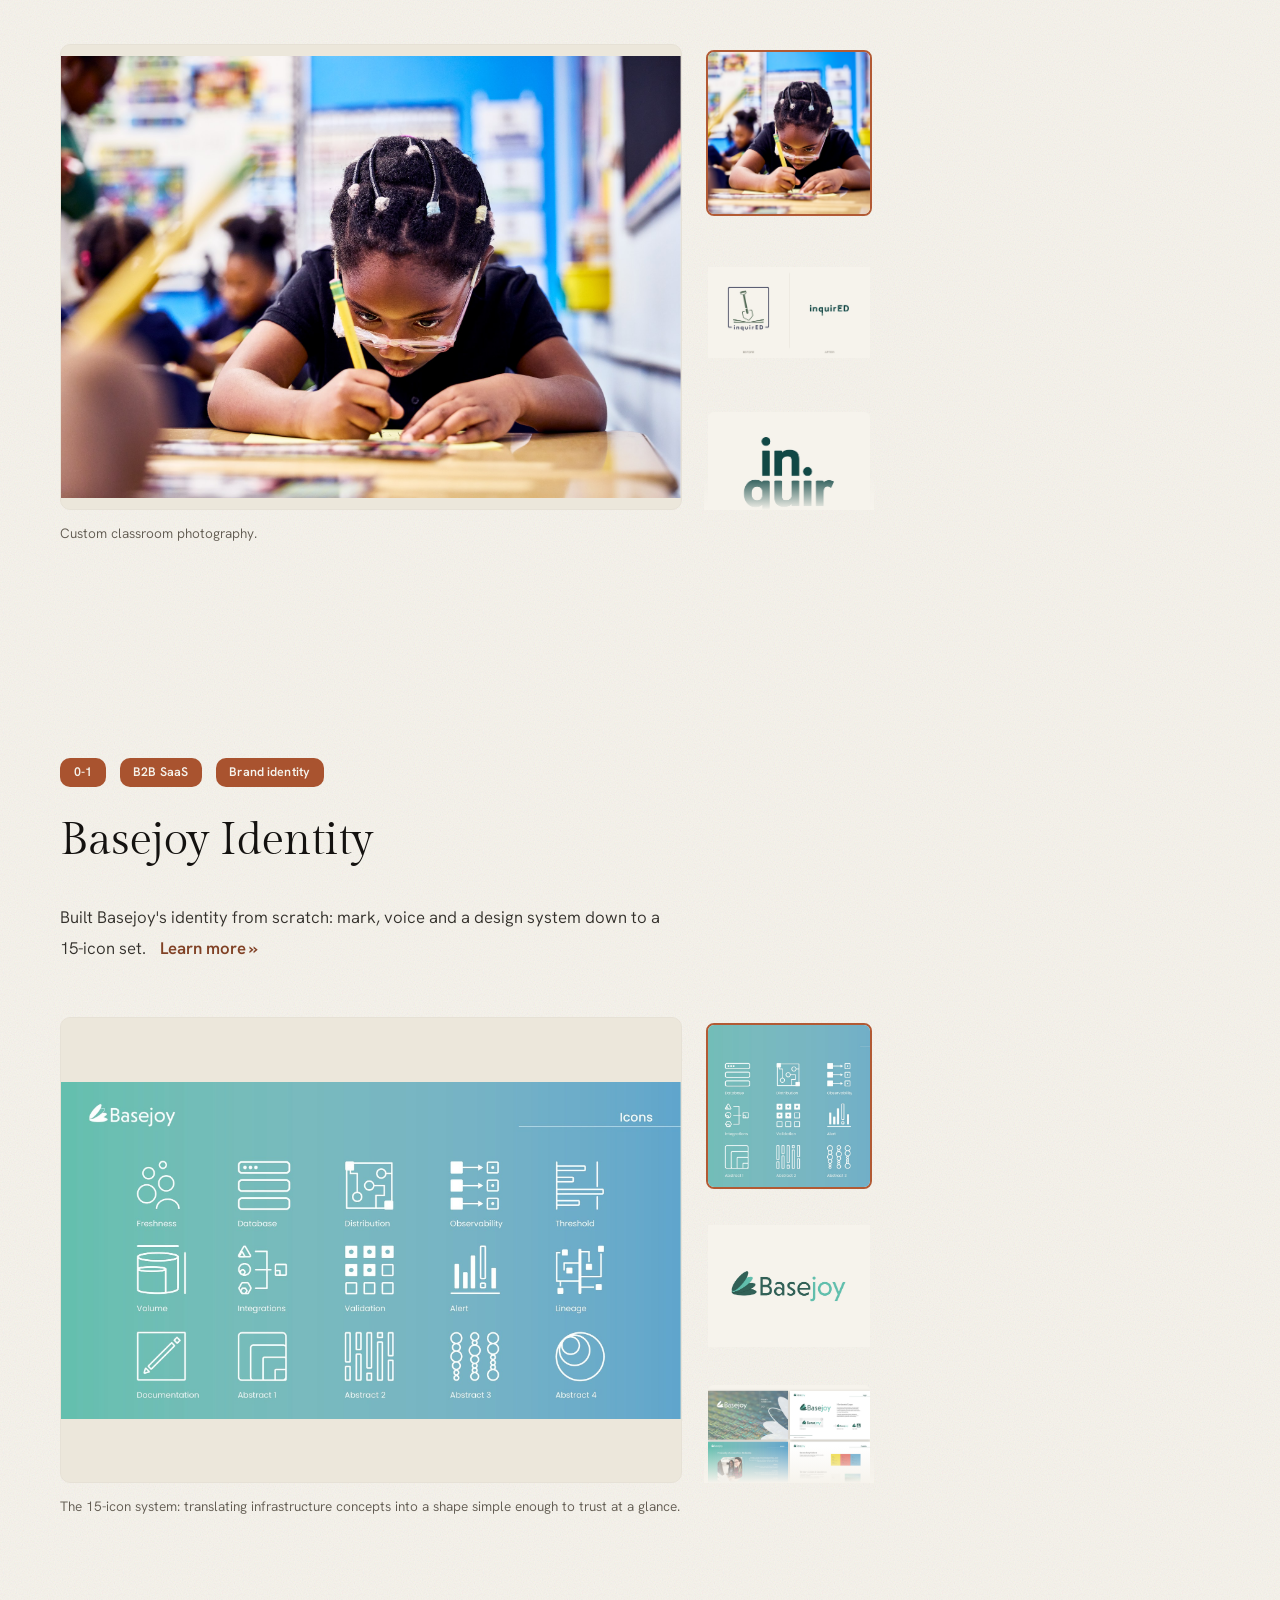
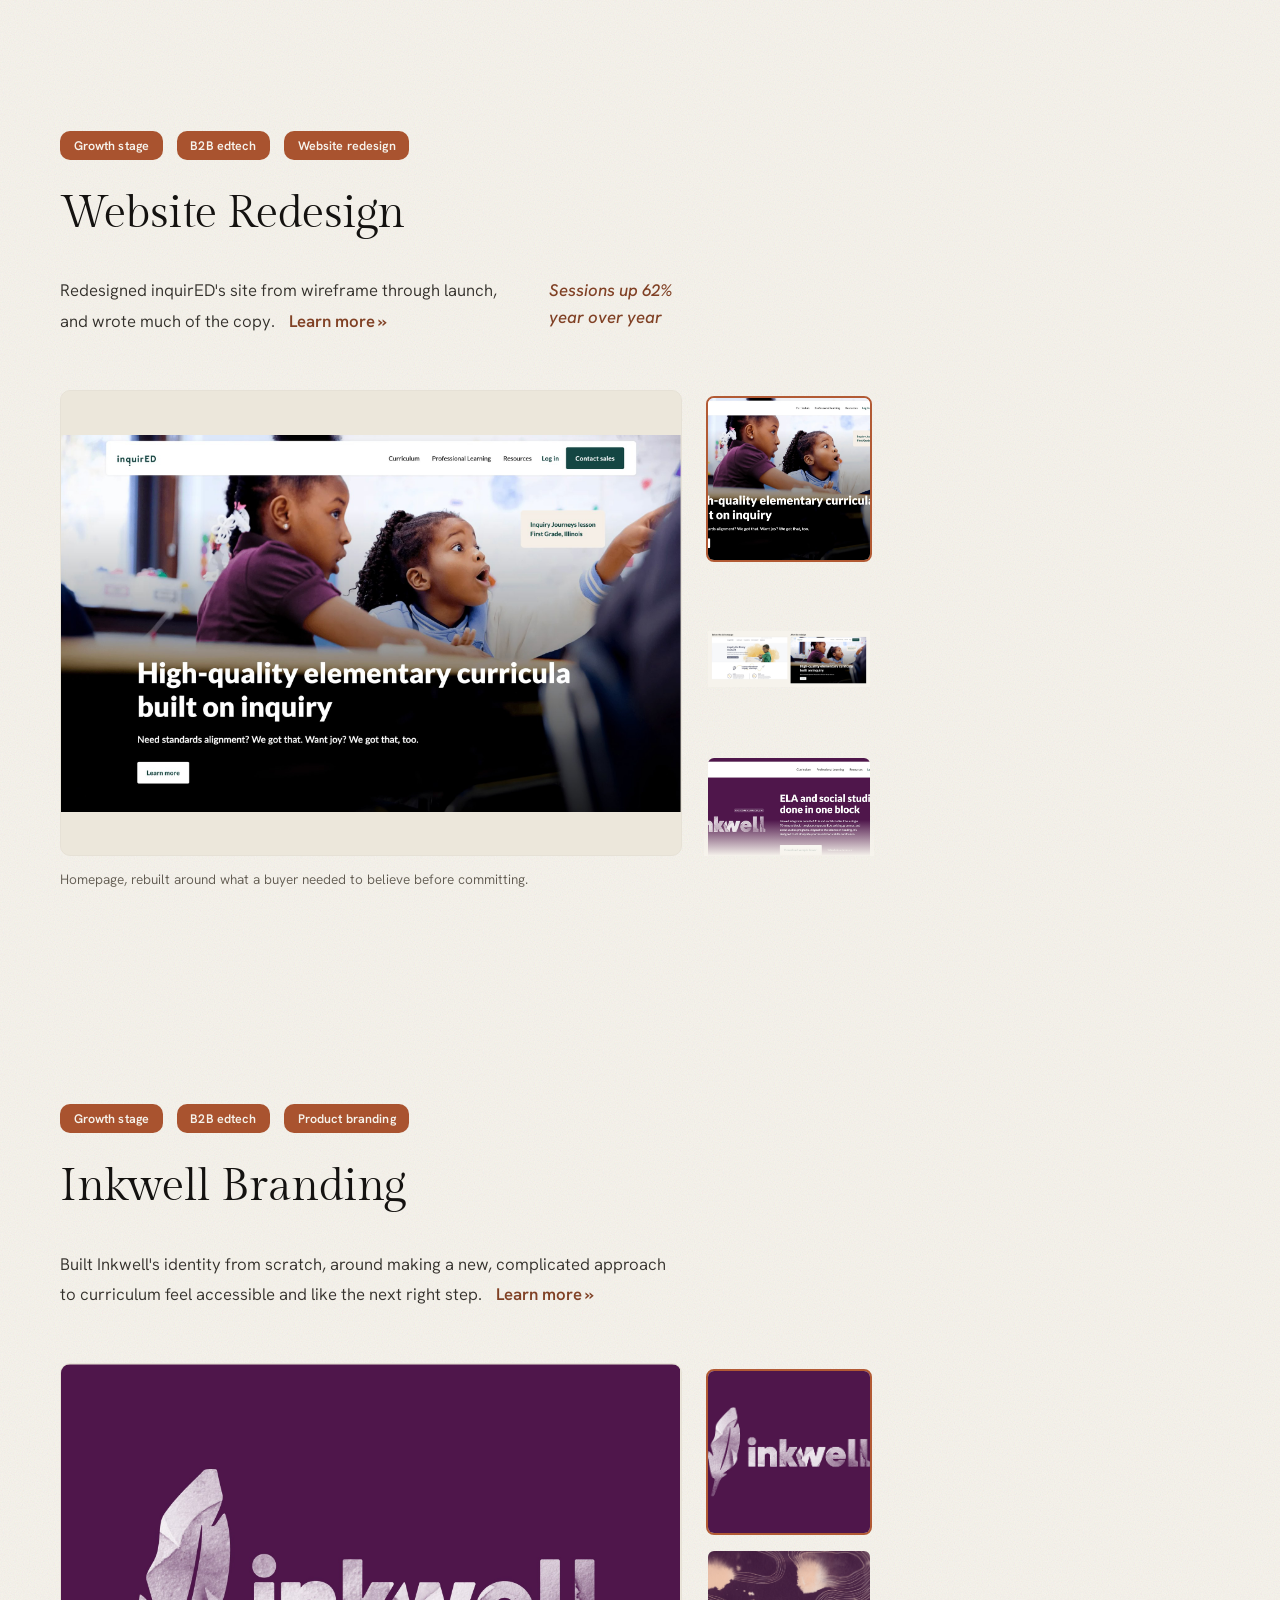
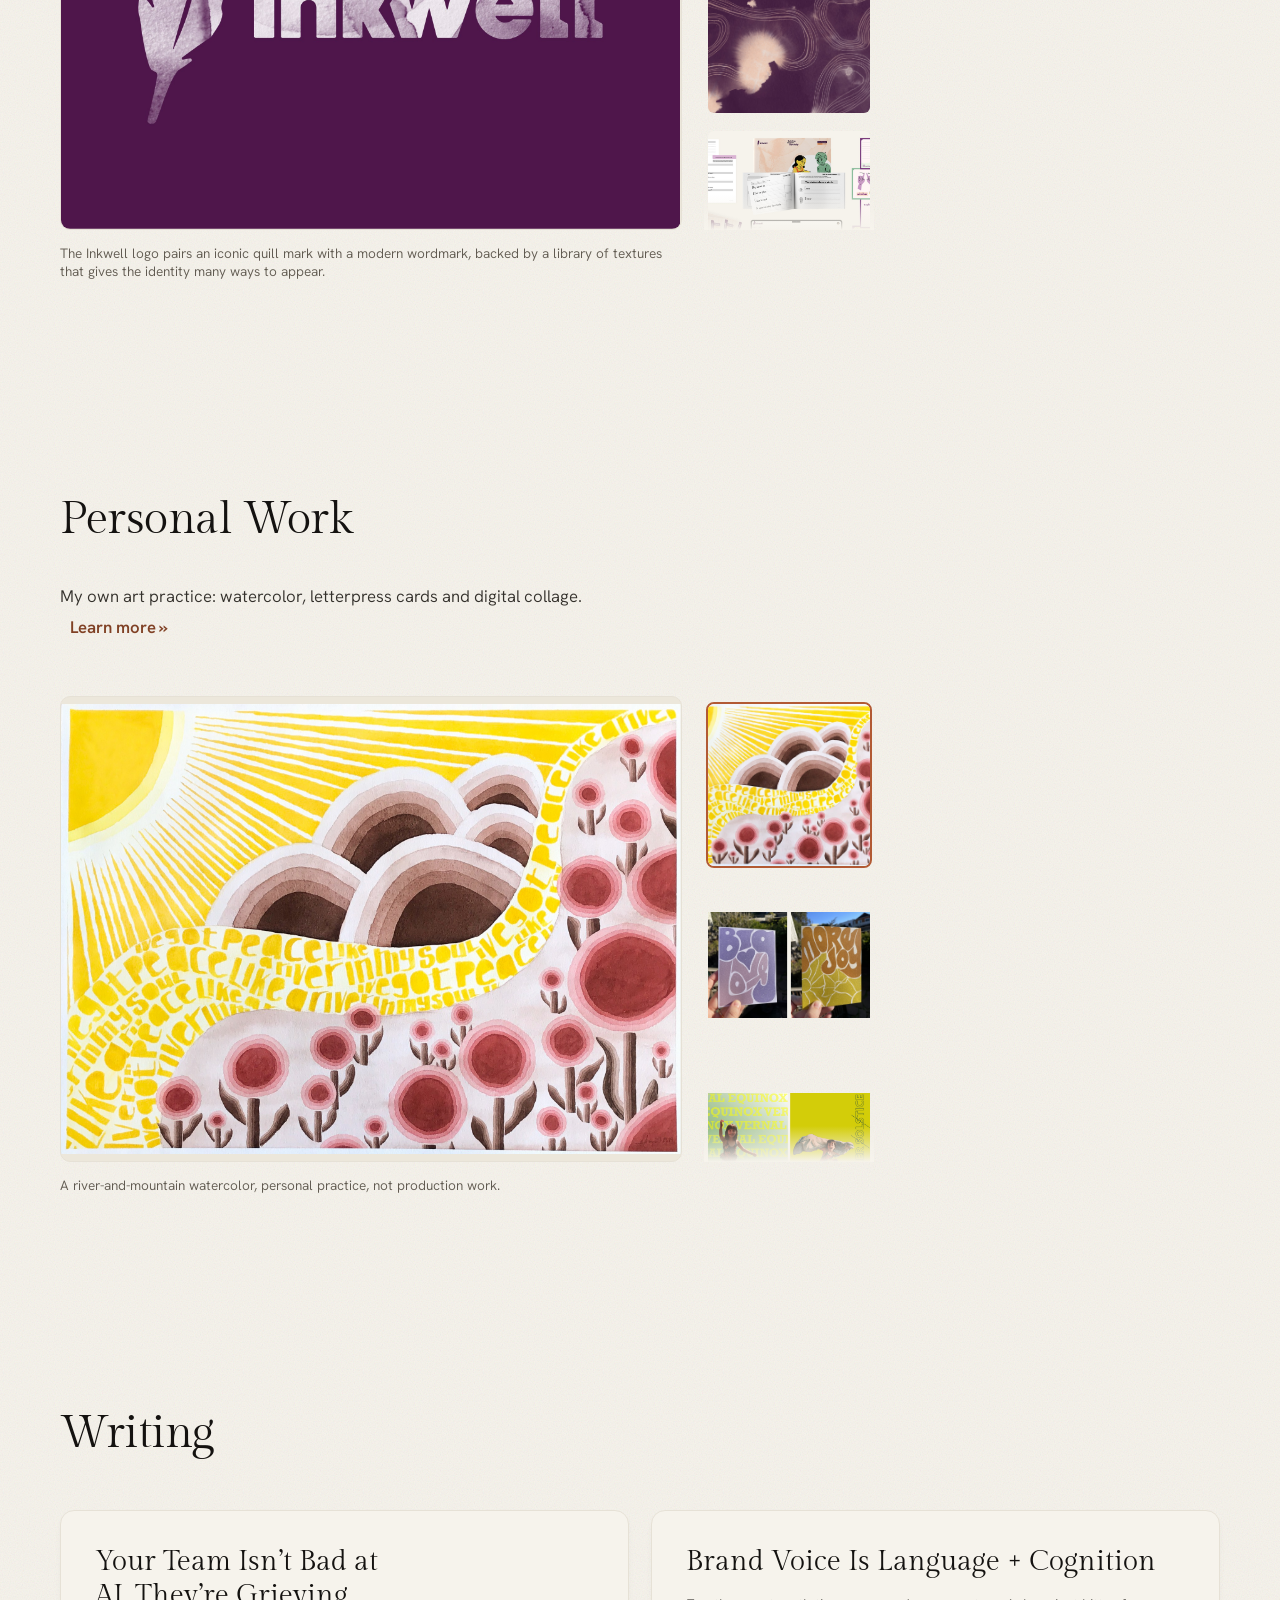
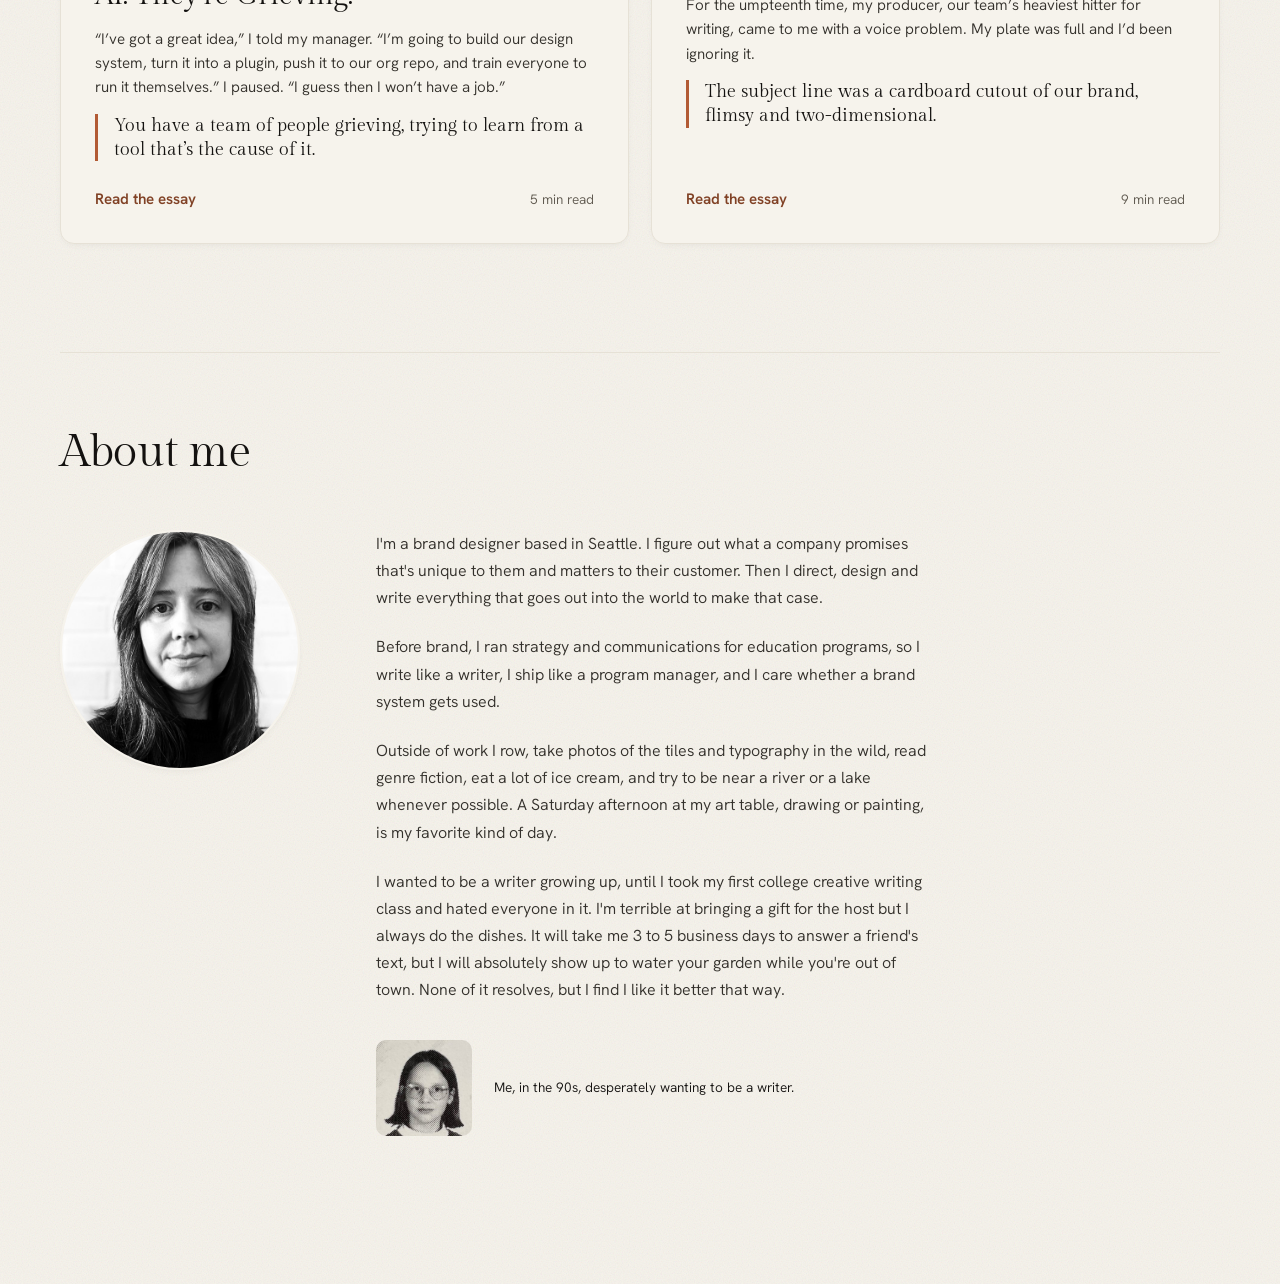
==== commit 1bff9134: "Personal Work: rename, no badges; cardboard cutout pull quote on the voice essay card Co-Authored-By" ====
--- a/index.html
+++ b/index.html
@@ -977,14 +977,10 @@
 <div class="section" id="section-6">
   <div class="section-scroll" id="section-6-scroll">
   <div class="header-block">
-    <div class="badges reveal">
-      <span class="badge">Personal</span>
-      <span class="badge">No client</span>
-      <span class="badge">Illustration</span>
-    </div>
+    
 
     <div class="title-row">
-      <h2 class="reveal pt">Illustration &amp; Ink</h2>
+      <h2 class="reveal pt">Personal Work</h2>
     </div>
   </div>
 
@@ -992,7 +988,7 @@
     <div class="teaser-row">
       <p class="teaser">
       My own art practice: watercolor, letterpress cards and digital collage.
-      <button class="learn-more" id="toggle-6" aria-expanded="false" aria-controls="expand-panel-6">Learn more<span class="sr-only"> about Illustration &amp; Ink</span><span aria-hidden="true"> &raquo;</span></button>
+      <button class="learn-more" id="toggle-6" aria-expanded="false" aria-controls="expand-panel-6">Learn more<span class="sr-only"> about Personal Work</span><span aria-hidden="true"> &raquo;</span></button>
     </p>
       
     </div>
@@ -1040,7 +1036,7 @@
         <div class="wc-body"><h3>Your Team Isn’t Bad at AI. They’re Grieving.</h3><p class="wc-open">“I’ve got a great idea,” I told my manager. “I’m going to build our design system, turn it into a plugin, push it to our org repo, and train everyone to run it themselves.” I paused. “I guess then I won’t have a job.”</p><p class="wc-pull">You have a team of people grieving, trying to learn from a tool that’s the cause of it.</p><div class="wc-foot"><span class="wc-go">Read the essay</span><span class="wc-read">5 min read</span></div></div>
       </a>
       <a class="writing-card" href="brand-voice-is-language-cognition/">
-        <div class="wc-body"><h3>Brand Voice Is Language + Cognition</h3><p class="wc-open">For the umpteenth time, my producer, our team’s heaviest hitter for writing, came to me with a voice problem. My plate was full and I’d been ignoring it.</p><p class="wc-pull">A voice guide takes a person and flattens them into three adjectives and a list of approved words.</p><div class="wc-foot"><span class="wc-go">Read the essay</span><span class="wc-read">9 min read</span></div></div>
+        <div class="wc-body"><h3>Brand Voice Is Language + Cognition</h3><p class="wc-open">For the umpteenth time, my producer, our team’s heaviest hitter for writing, came to me with a voice problem. My plate was full and I’d been ignoring it.</p><p class="wc-pull">The subject line was a cardboard cutout of our brand, flimsy and two-dimensional.</p><div class="wc-foot"><span class="wc-go">Read the essay</span><span class="wc-read">9 min read</span></div></div>
       </a>
     </div>
   </div>
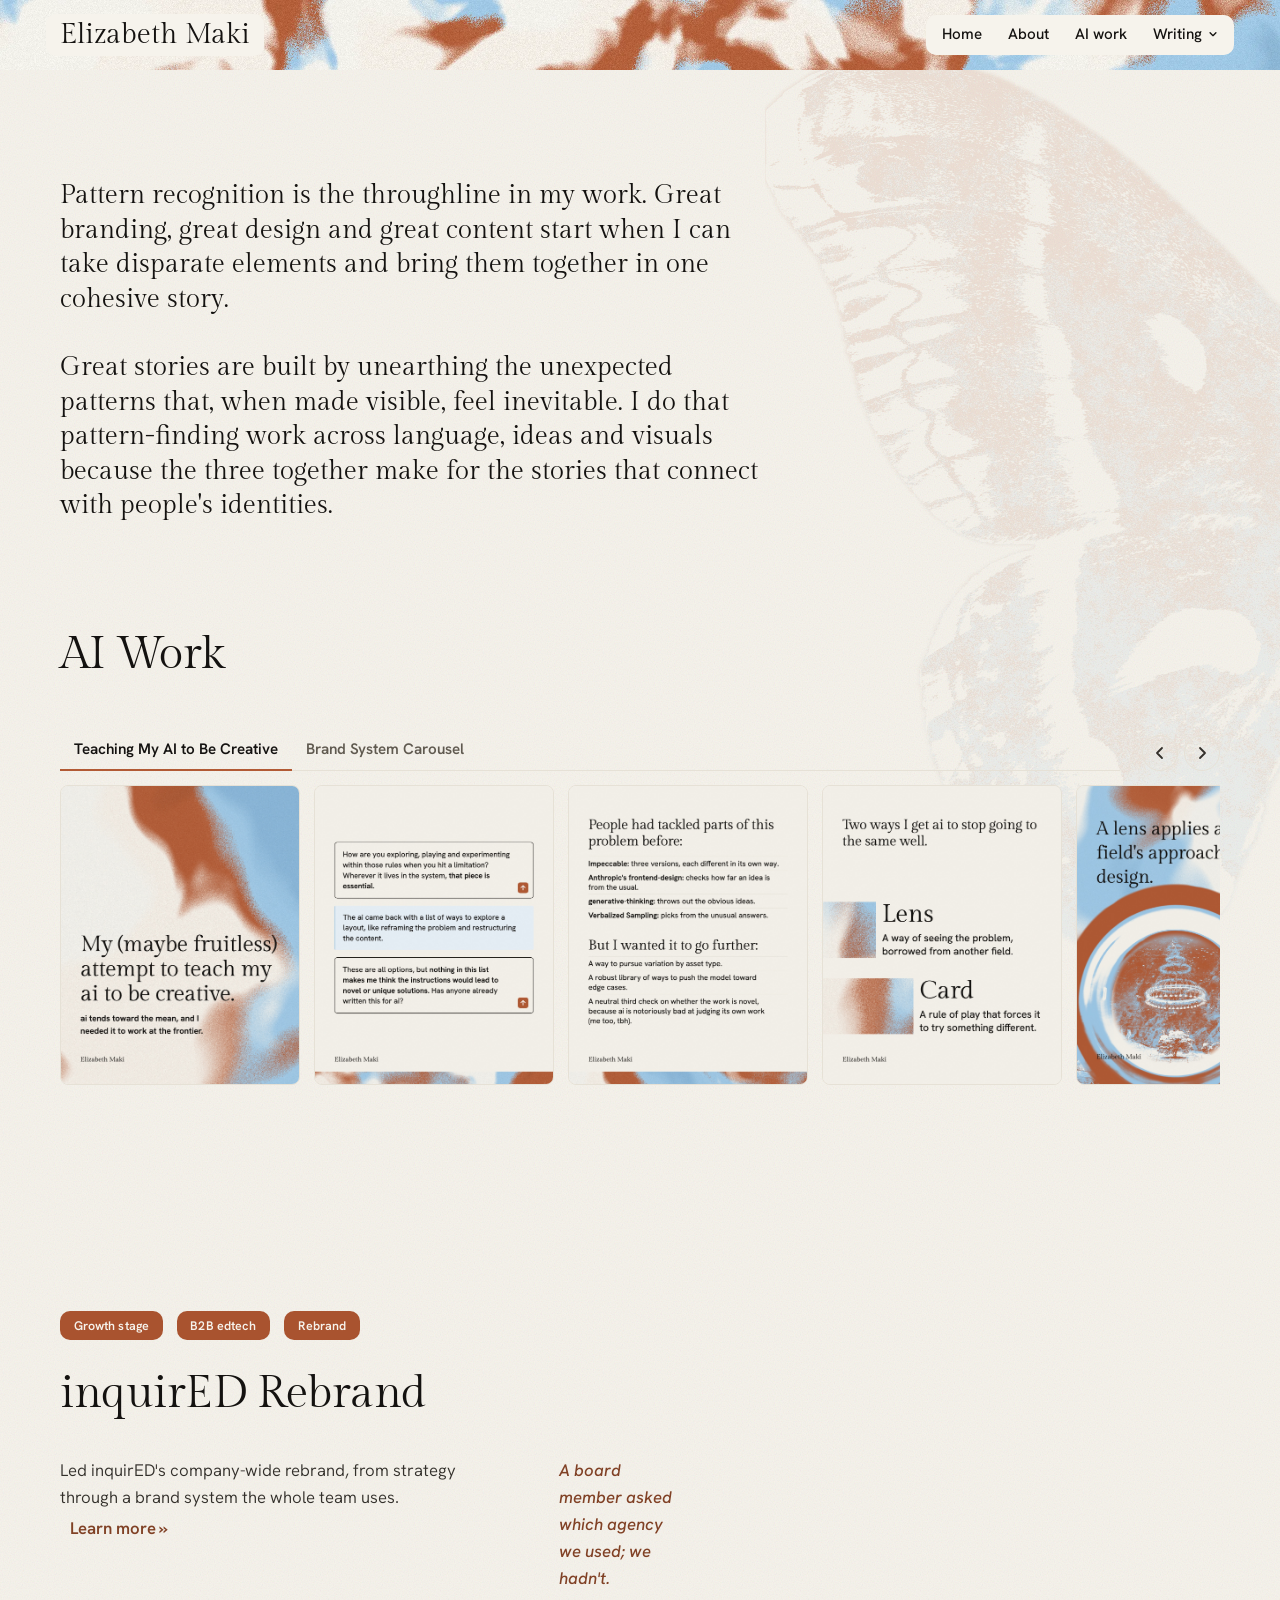
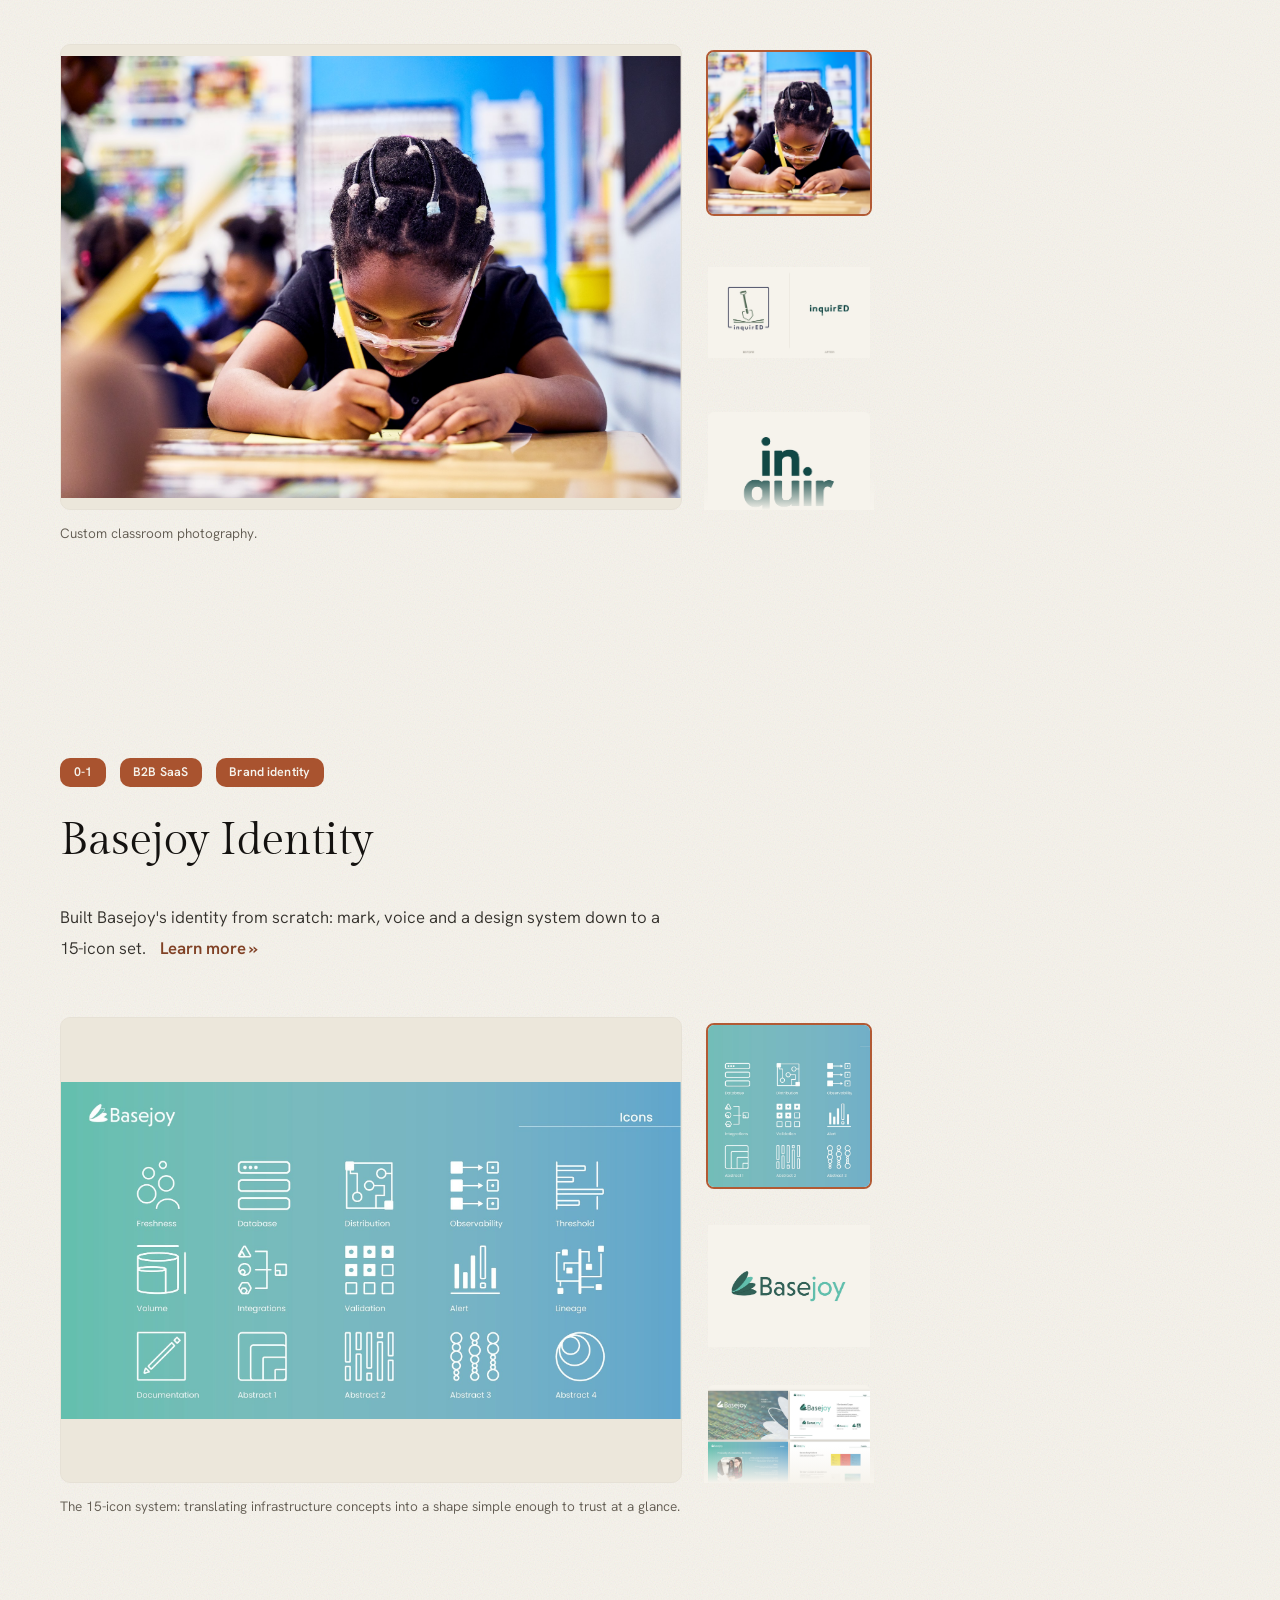
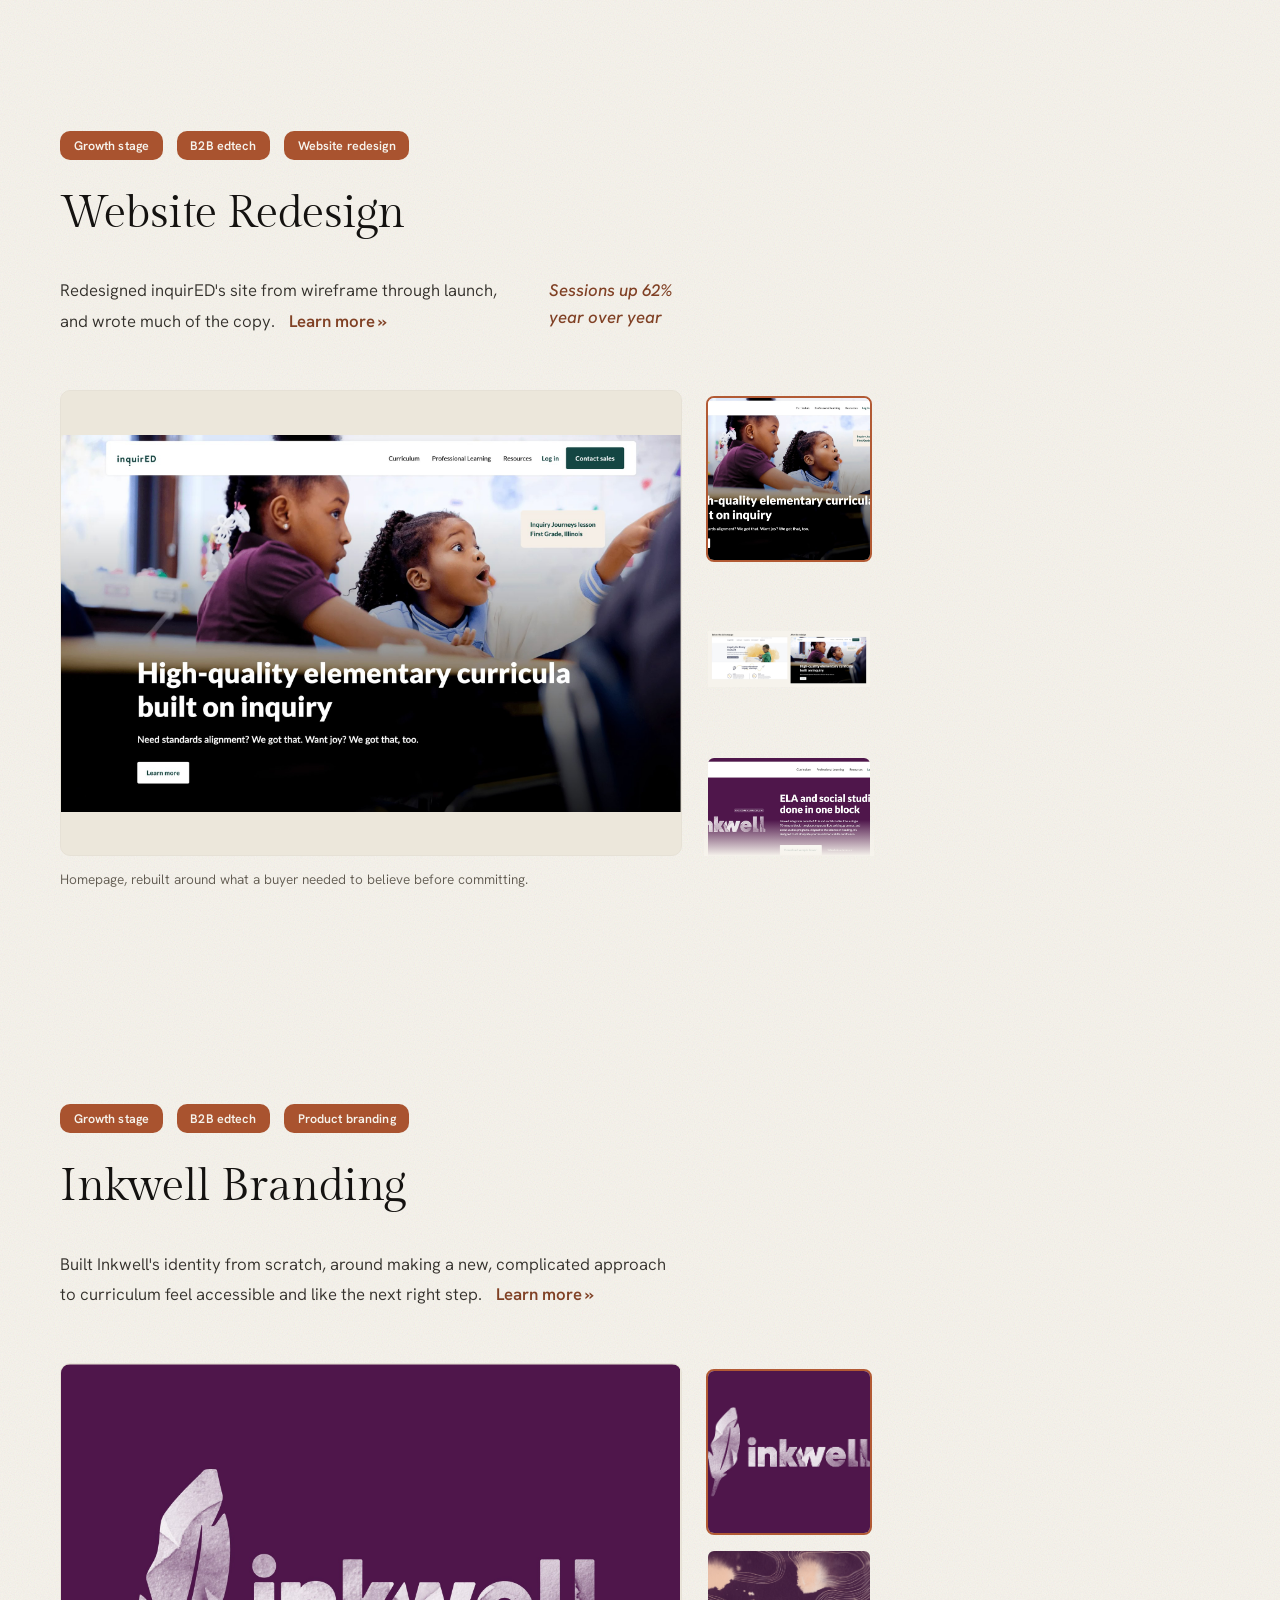
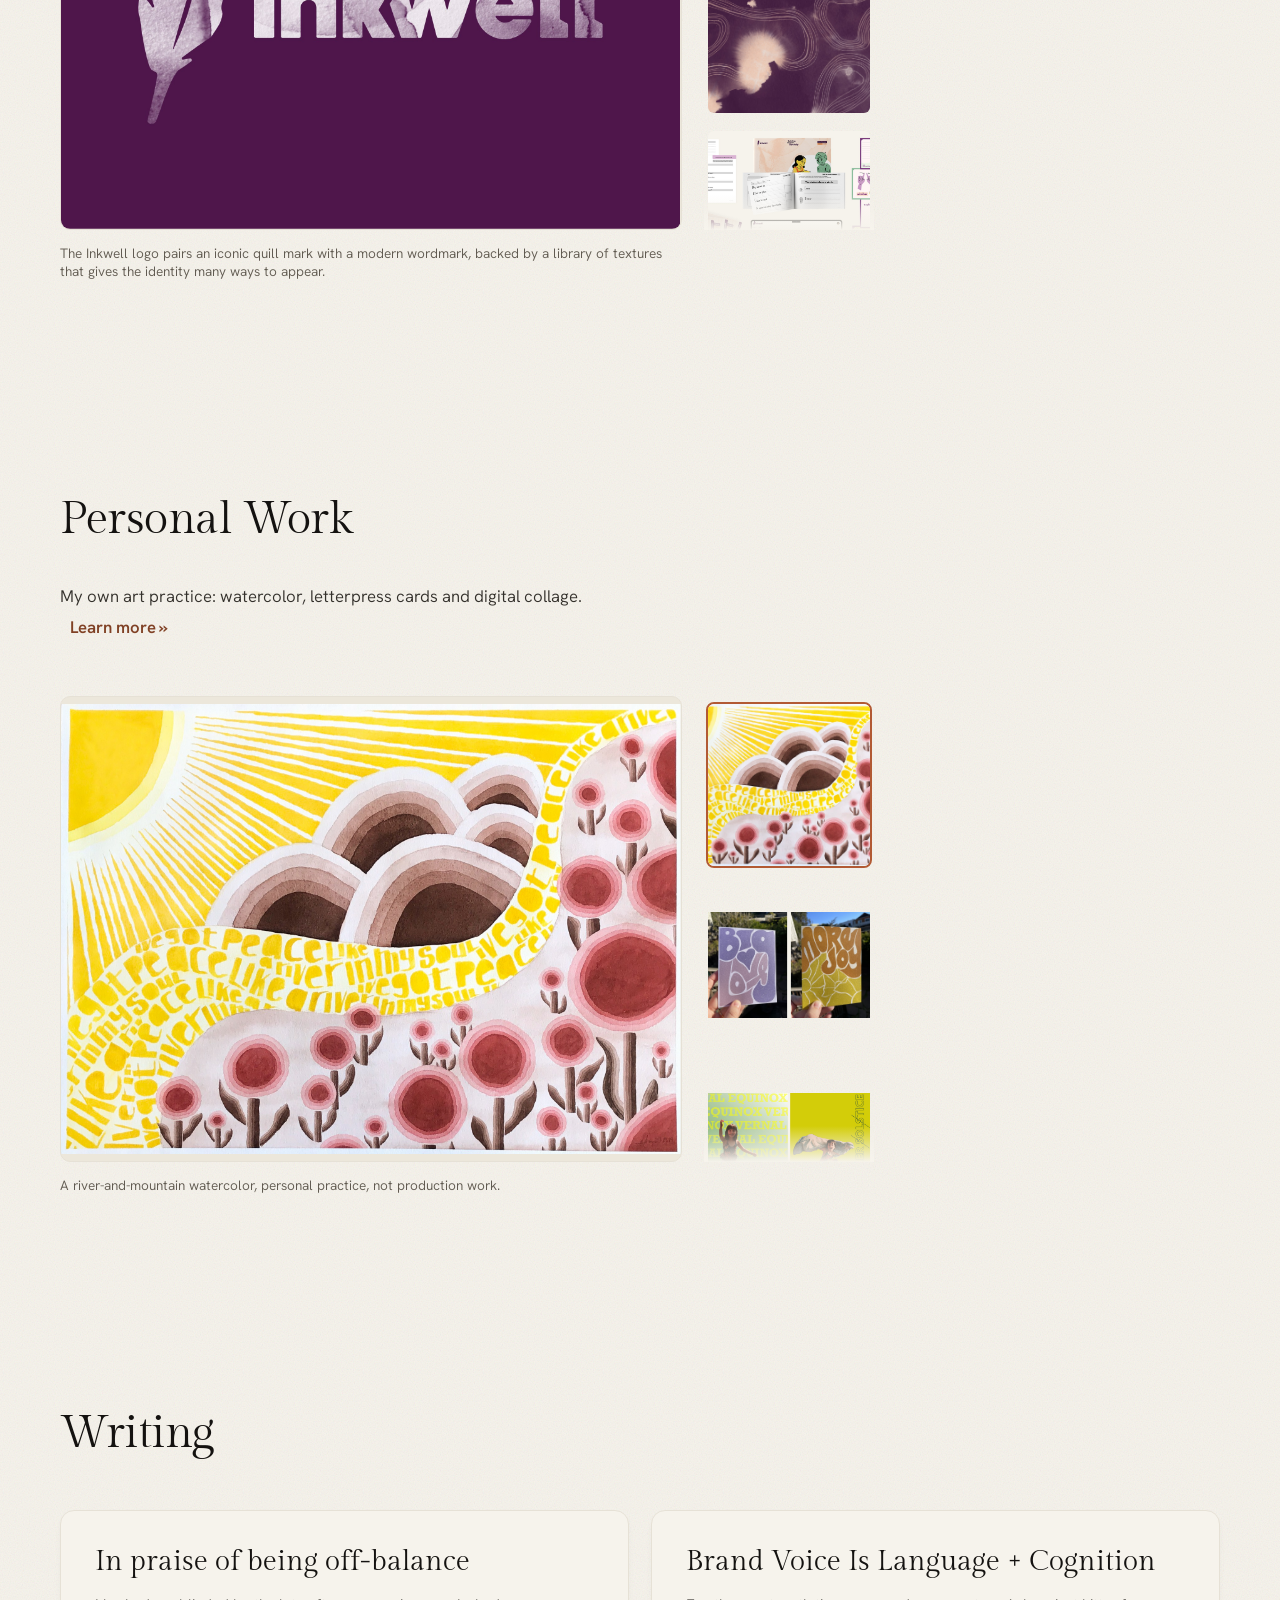
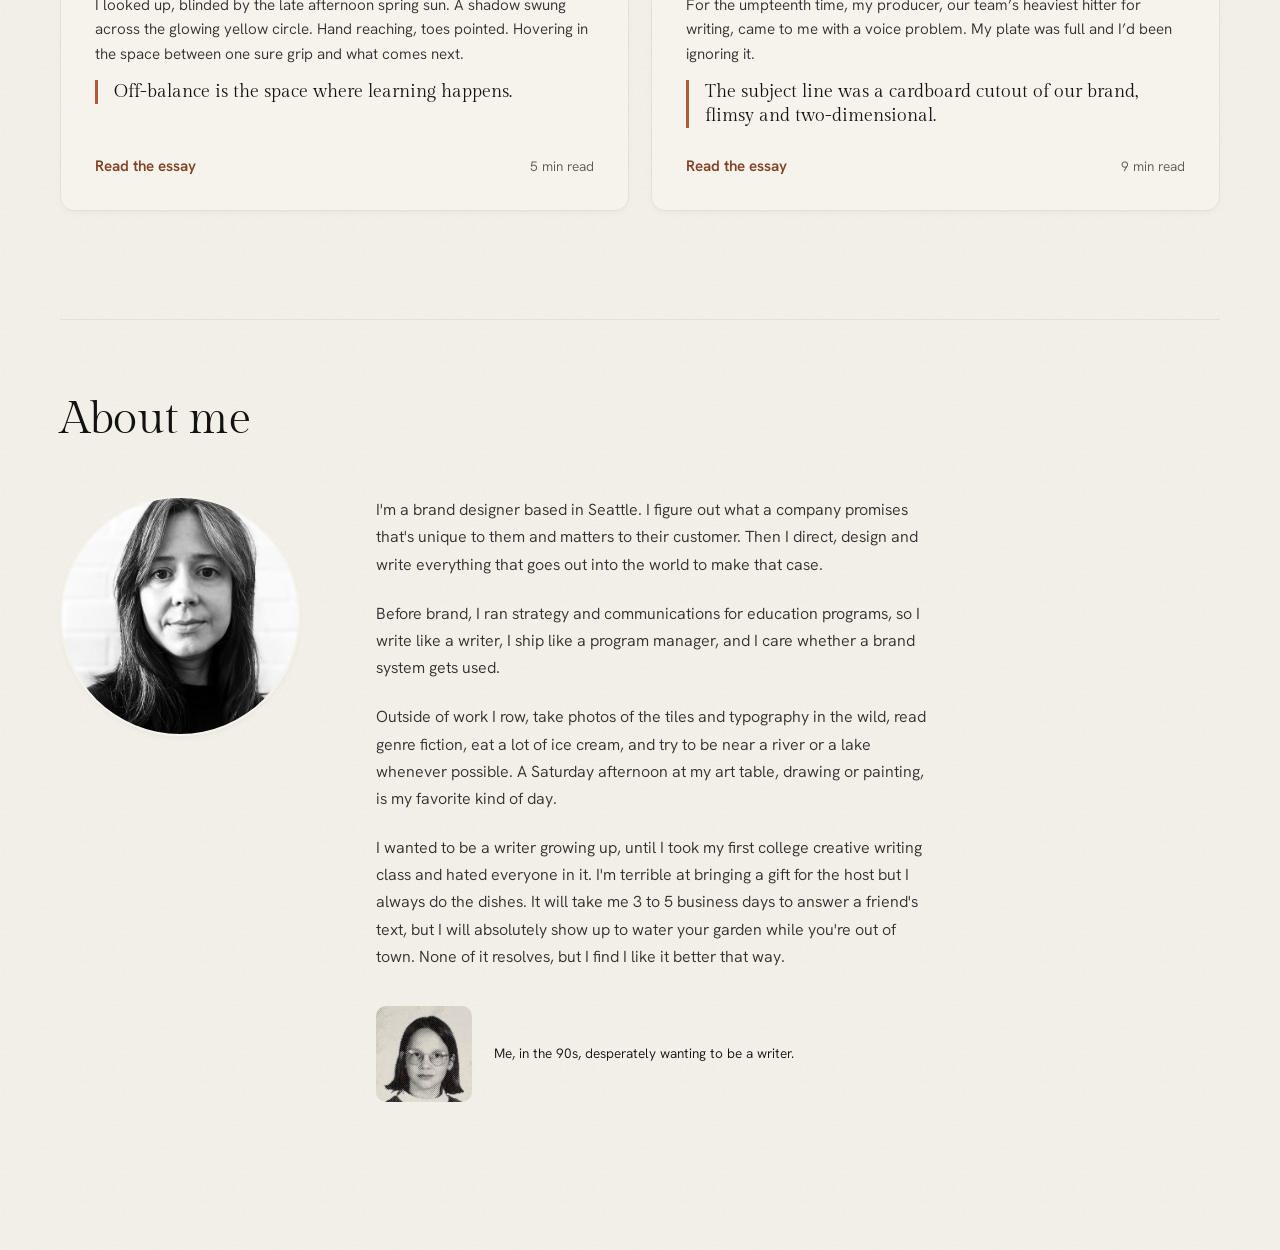
==== commit 58ea06b6: "Home: swap the grief essay card for In praise of being off-balance Co-Authored-By: Claude Sonnet 5.5" ====
--- a/index.html
+++ b/index.html
@@ -710,7 +710,7 @@
 <div class="page">
 <div class="wing-fixed" id="wingFixed" aria-hidden="true"></div>
 <a class="skip" href="#main">Skip to content</a>
-<header class="topnav" id="top"><div class="topnav-inner"><a class="brand" href="#top" data-nav="top">Elizabeth Maki</a><button type="button" class="nav-toggle" id="navToggle" aria-expanded="false" aria-controls="primaryNav" aria-label="Open menu"><svg class="burger" viewBox="0 0 24 24" width="22" height="22" fill="none" stroke="currentColor" stroke-width="2" stroke-linecap="round" aria-hidden="true"><path class="b1" d="M4 7h16"/><path class="b2" d="M4 12h16"/><path class="b3" d="M4 17h16"/></svg></button><nav aria-label="Primary" id="primaryNav"><a href="#top" data-nav="top">Home</a><a href="#about" data-nav="about">About</a><a href="#section-1" data-nav="section-1">AI work</a><div class="nav-dd"><button type="button" class="nav-writing" id="navWriting" aria-expanded="false" aria-controls="navMenu" aria-haspopup="true">Writing <svg viewBox="0 0 12 12" width="10" height="10" fill="none" stroke="currentColor" stroke-width="1.6" stroke-linecap="round" stroke-linejoin="round" aria-hidden="true"><path d="M2.5 4.5 6 8l3.5-3.5"/></svg></button><div class="nav-menu" id="navMenu"><a href="your-team-isnt-bad-at-ai-its-grieving/">Your team isn&#39;t bad at AI. They&#39;re grieving.</a><a href="brand-voice-is-language-cognition/">Brand voice is language + cognition</a></div></div></nav></div></header>
+<header class="topnav" id="top"><div class="topnav-inner"><a class="brand" href="#top" data-nav="top">Elizabeth Maki</a><button type="button" class="nav-toggle" id="navToggle" aria-expanded="false" aria-controls="primaryNav" aria-label="Open menu"><svg class="burger" viewBox="0 0 24 24" width="22" height="22" fill="none" stroke="currentColor" stroke-width="2" stroke-linecap="round" aria-hidden="true"><path class="b1" d="M4 7h16"/><path class="b2" d="M4 12h16"/><path class="b3" d="M4 17h16"/></svg></button><nav aria-label="Primary" id="primaryNav"><a href="#top" data-nav="top">Home</a><a href="#about" data-nav="about">About</a><a href="#section-1" data-nav="section-1">AI work</a><div class="nav-dd"><button type="button" class="nav-writing" id="navWriting" aria-expanded="false" aria-controls="navMenu" aria-haspopup="true">Writing <svg viewBox="0 0 12 12" width="10" height="10" fill="none" stroke="currentColor" stroke-width="1.6" stroke-linecap="round" stroke-linejoin="round" aria-hidden="true"><path d="M2.5 4.5 6 8l3.5-3.5"/></svg></button><div class="nav-menu" id="navMenu"><a href="in-praise-of-being-off-balance/">In praise of being off-balance</a><a href="brand-voice-is-language-cognition/">Brand voice is language + cognition</a></div></div></nav></div></header>
 <main id="main" tabindex="-1">
 <h1 class="sr-only">Elizabeth Maki, brand designer</h1>
 <div class="intro">
@@ -1032,8 +1032,8 @@
   <div class="section-scroll" id="writing-scroll">
     <div class="header-block"><h2 class="reveal pt">Writing</h2></div>
     <div class="writing-cards">
-      <a class="writing-card" href="your-team-isnt-bad-at-ai-its-grieving/">
-        <div class="wc-body"><h3>Your Team Isn’t Bad at AI. They’re Grieving.</h3><p class="wc-open">“I’ve got a great idea,” I told my manager. “I’m going to build our design system, turn it into a plugin, push it to our org repo, and train everyone to run it themselves.” I paused. “I guess then I won’t have a job.”</p><p class="wc-pull">You have a team of people grieving, trying to learn from a tool that’s the cause of it.</p><div class="wc-foot"><span class="wc-go">Read the essay</span><span class="wc-read">5 min read</span></div></div>
+      <a class="writing-card" href="in-praise-of-being-off-balance/">
+        <div class="wc-body"><h3>In praise of being off-balance</h3><p class="wc-open">I looked up, blinded by the late afternoon spring sun. A shadow swung across the glowing yellow circle. Hand reaching, toes pointed. Hovering in the space between one sure grip and what comes next.</p><p class="wc-pull">Off-balance is the space where learning happens.</p><div class="wc-foot"><span class="wc-go">Read the essay</span><span class="wc-read">5 min read</span></div></div>
       </a>
       <a class="writing-card" href="brand-voice-is-language-cognition/">
         <div class="wc-body"><h3>Brand Voice Is Language + Cognition</h3><p class="wc-open">For the umpteenth time, my producer, our team’s heaviest hitter for writing, came to me with a voice problem. My plate was full and I’d been ignoring it.</p><p class="wc-pull">The subject line was a cardboard cutout of our brand, flimsy and two-dimensional.</p><div class="wc-foot"><span class="wc-go">Read the essay</span><span class="wc-read">9 min read</span></div></div>
